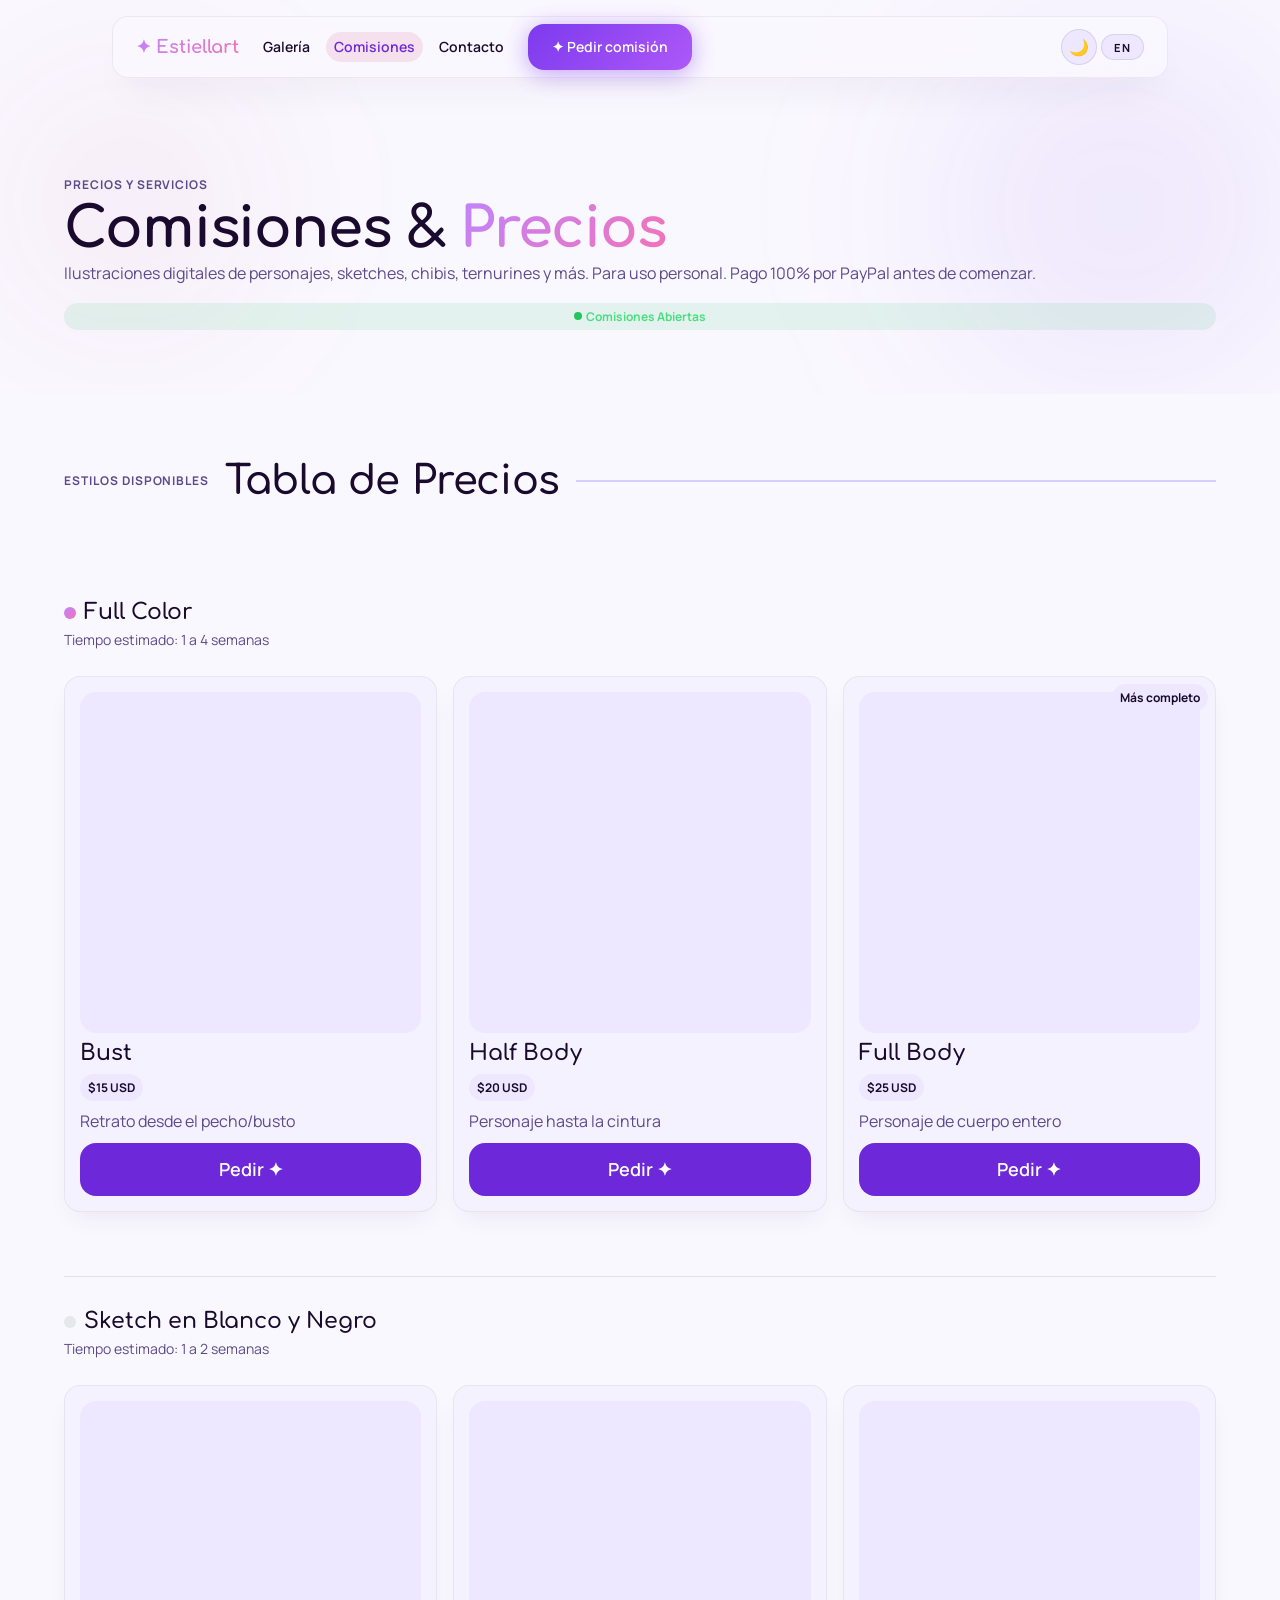
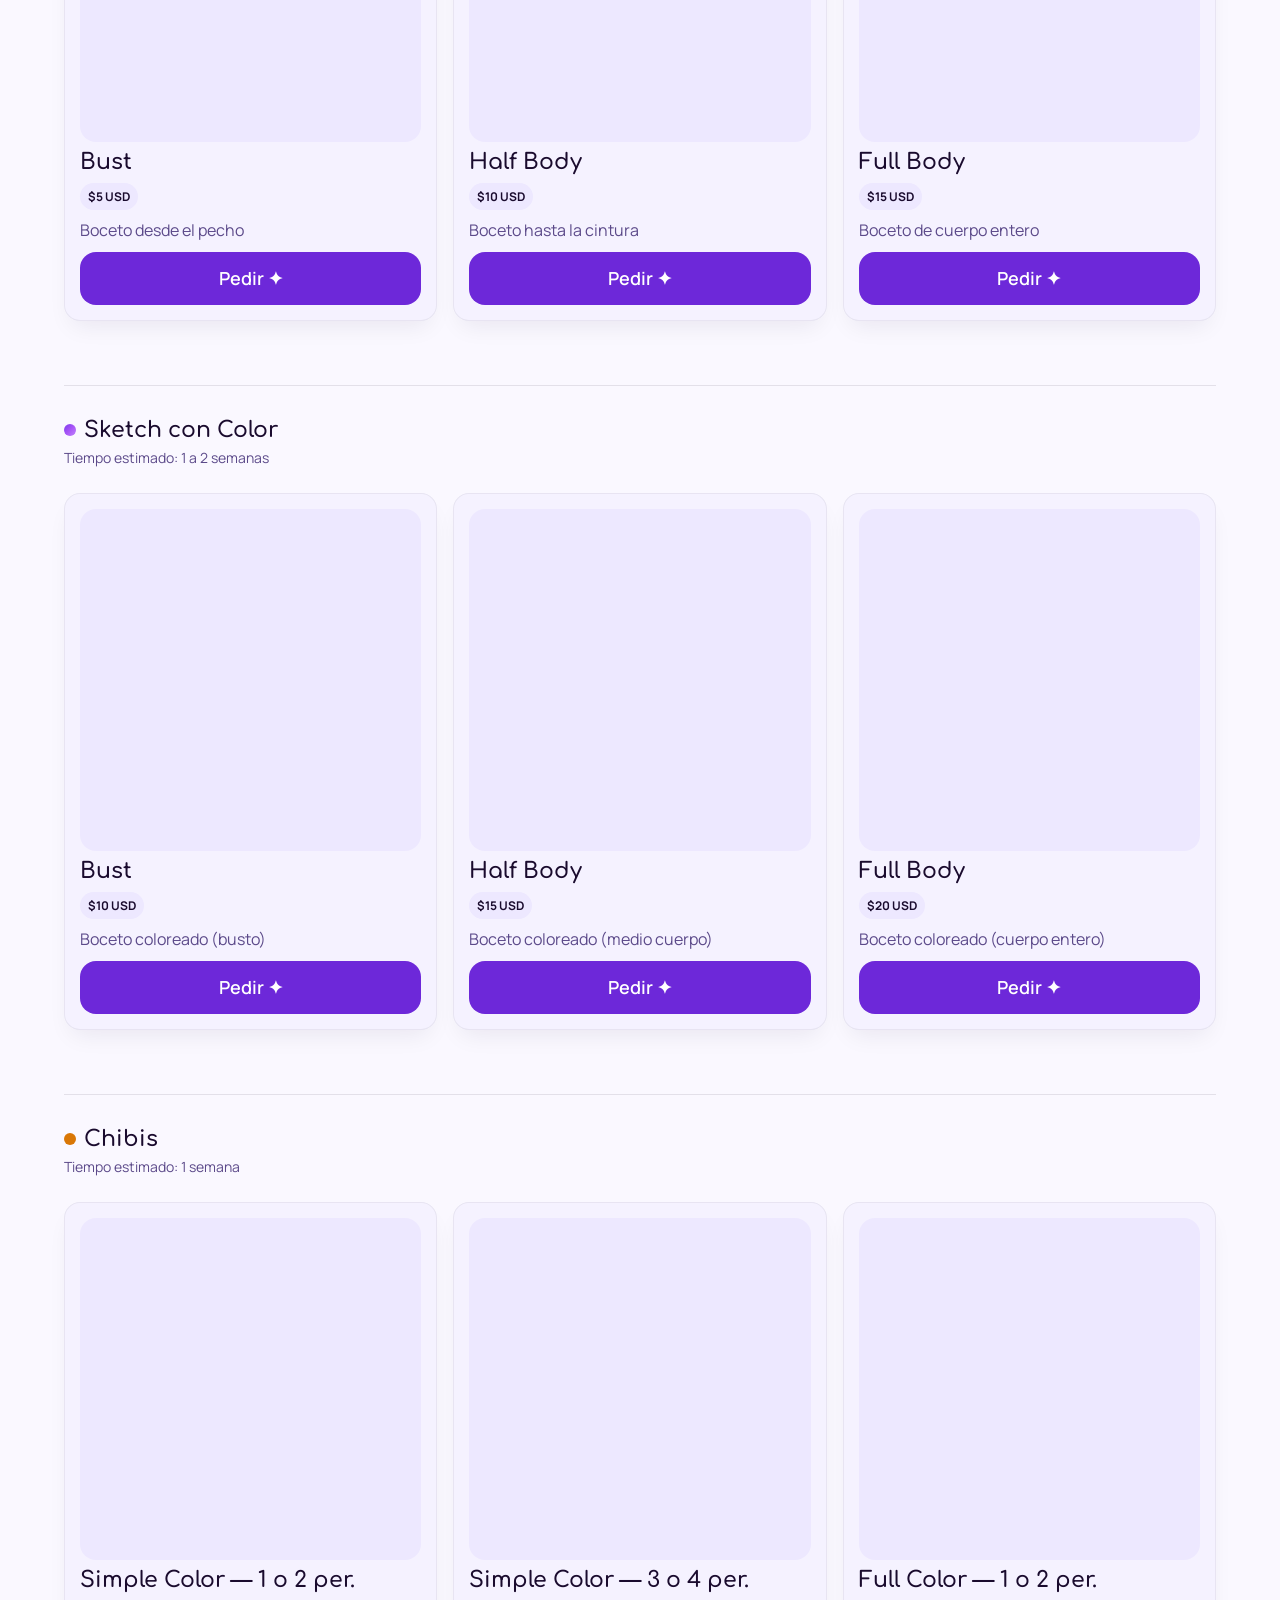
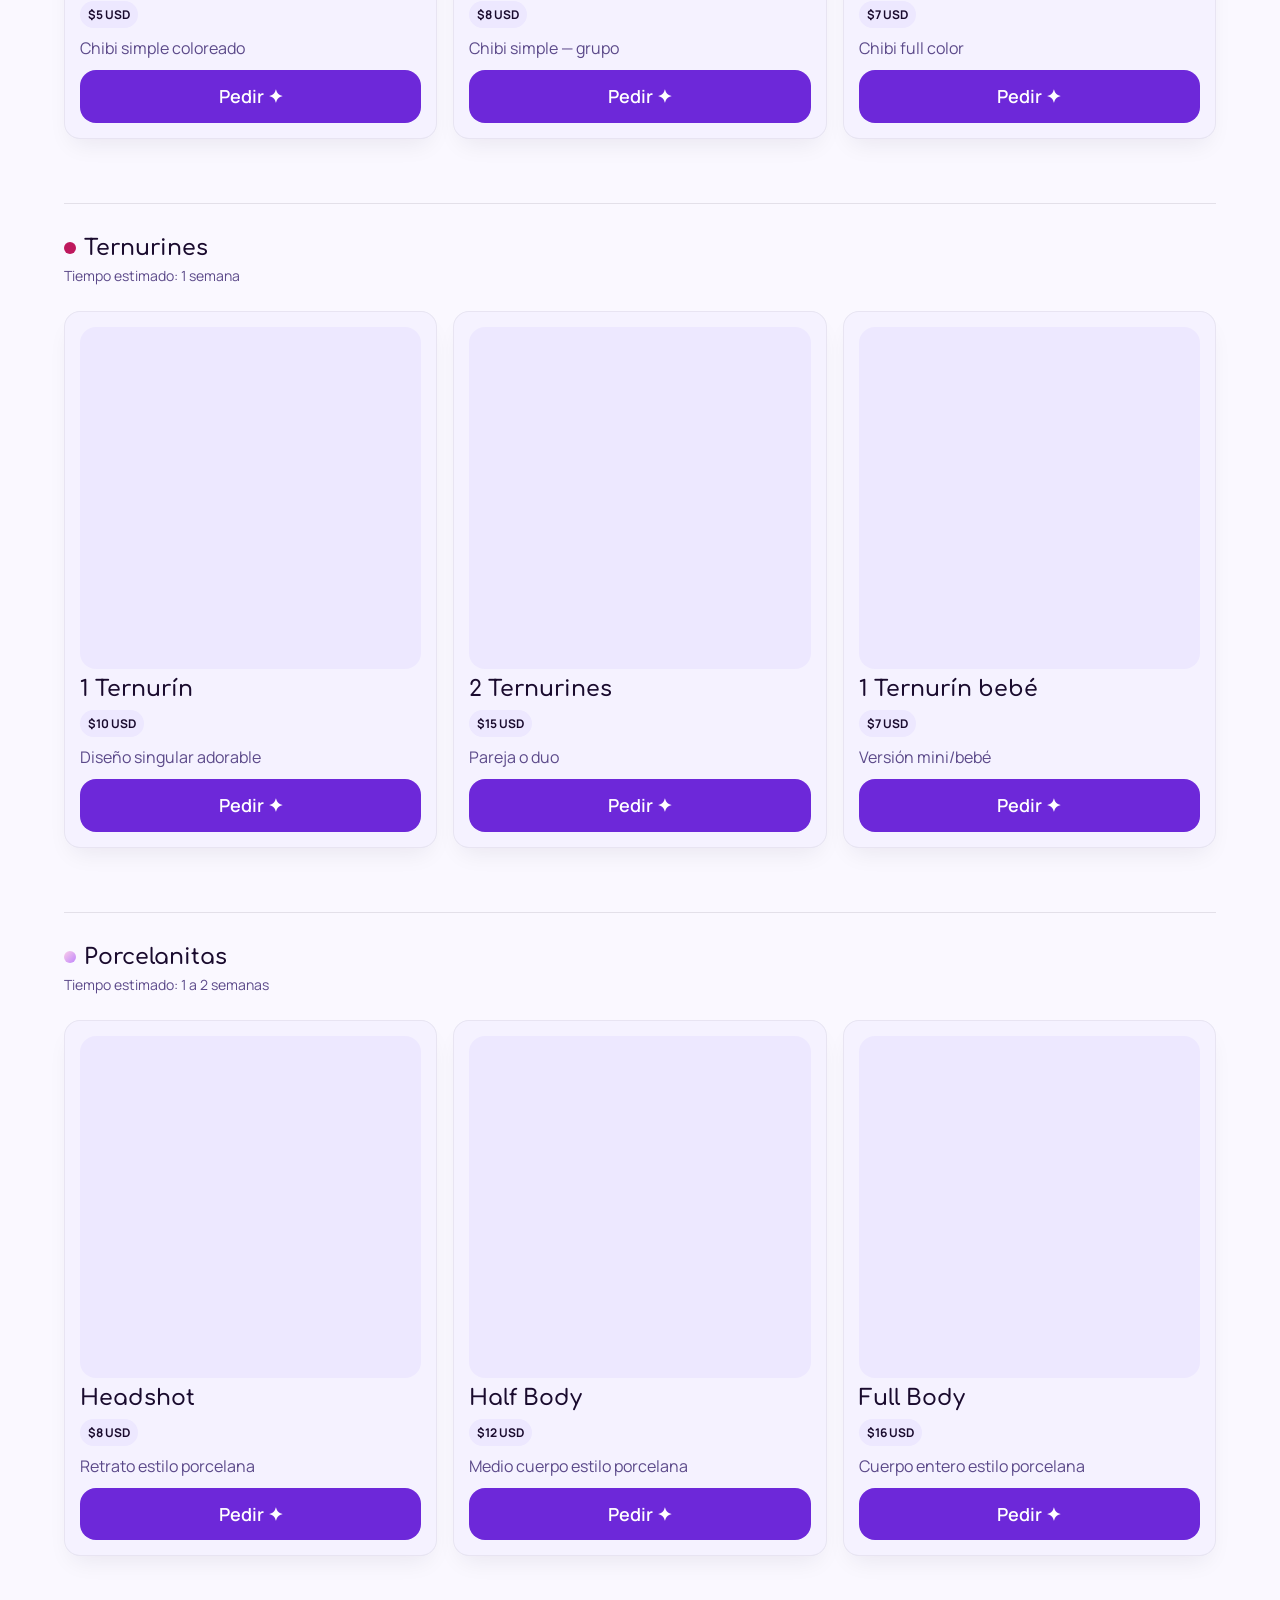
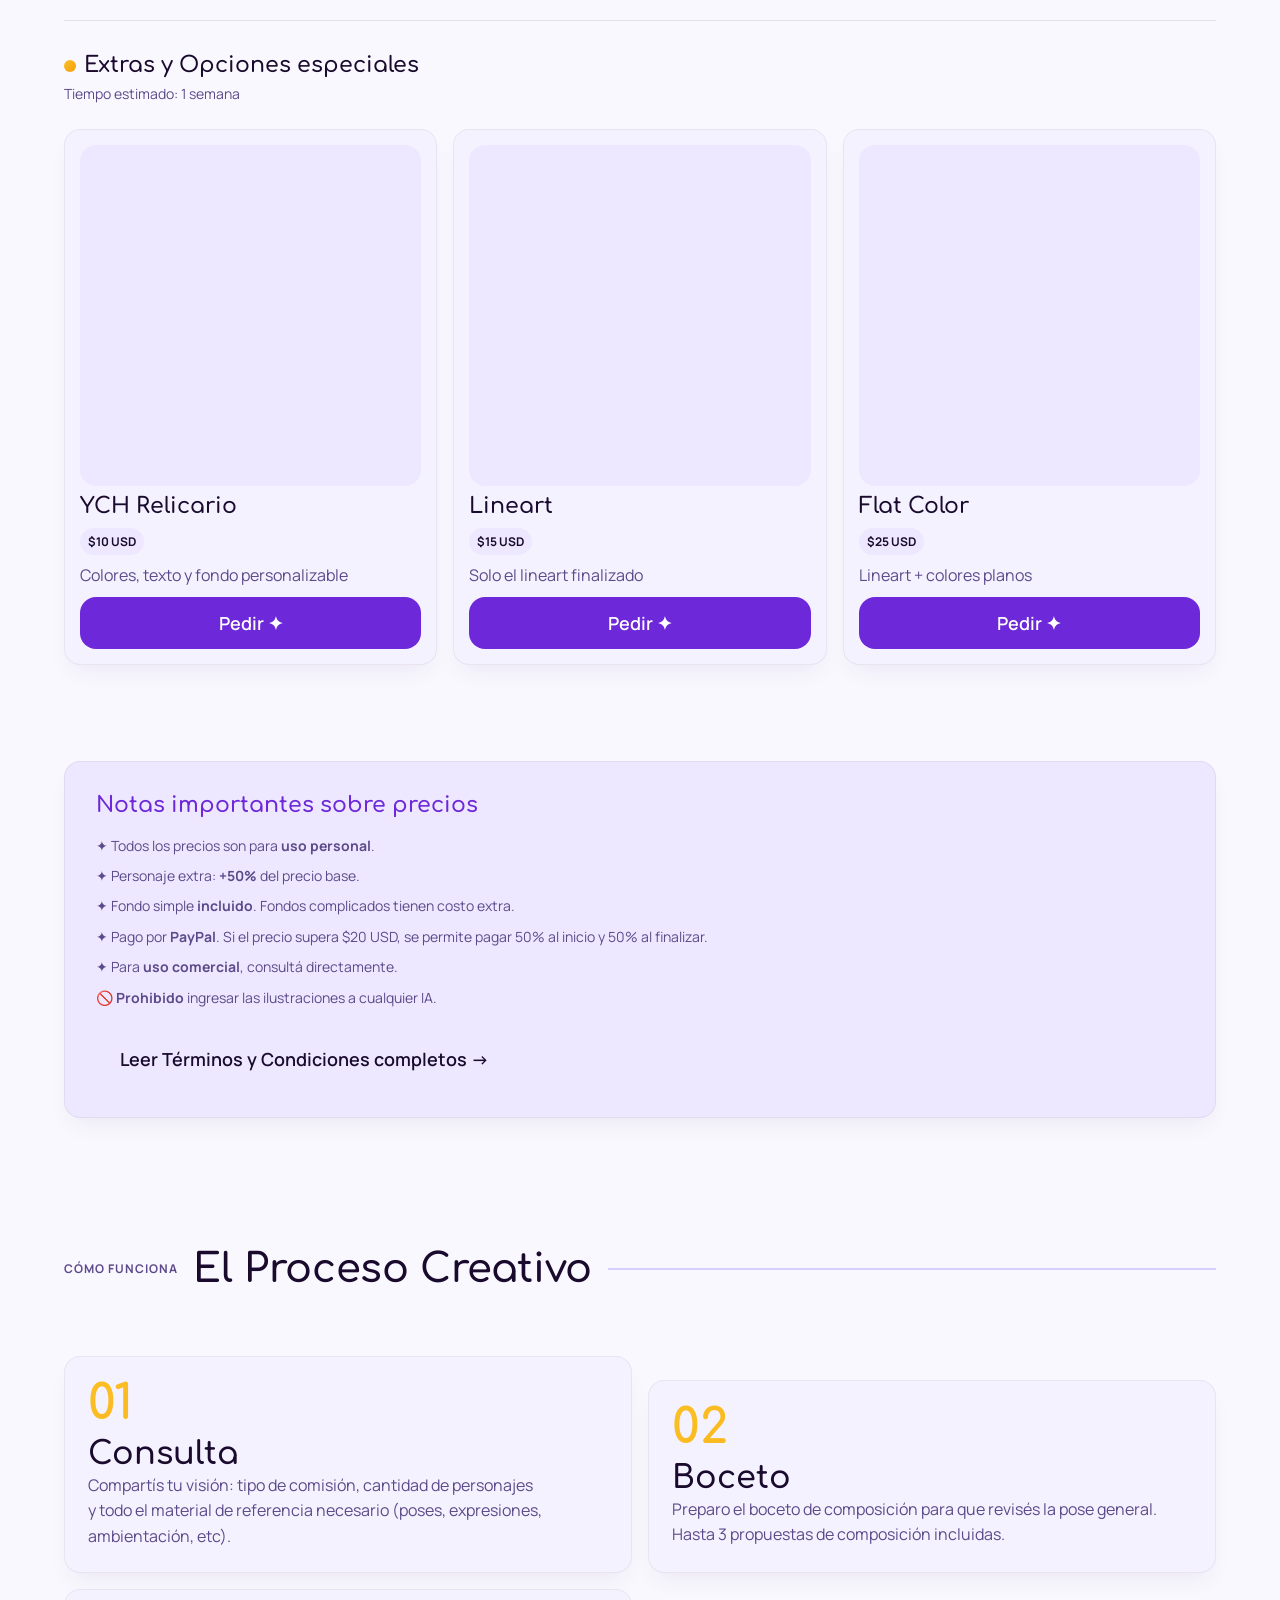
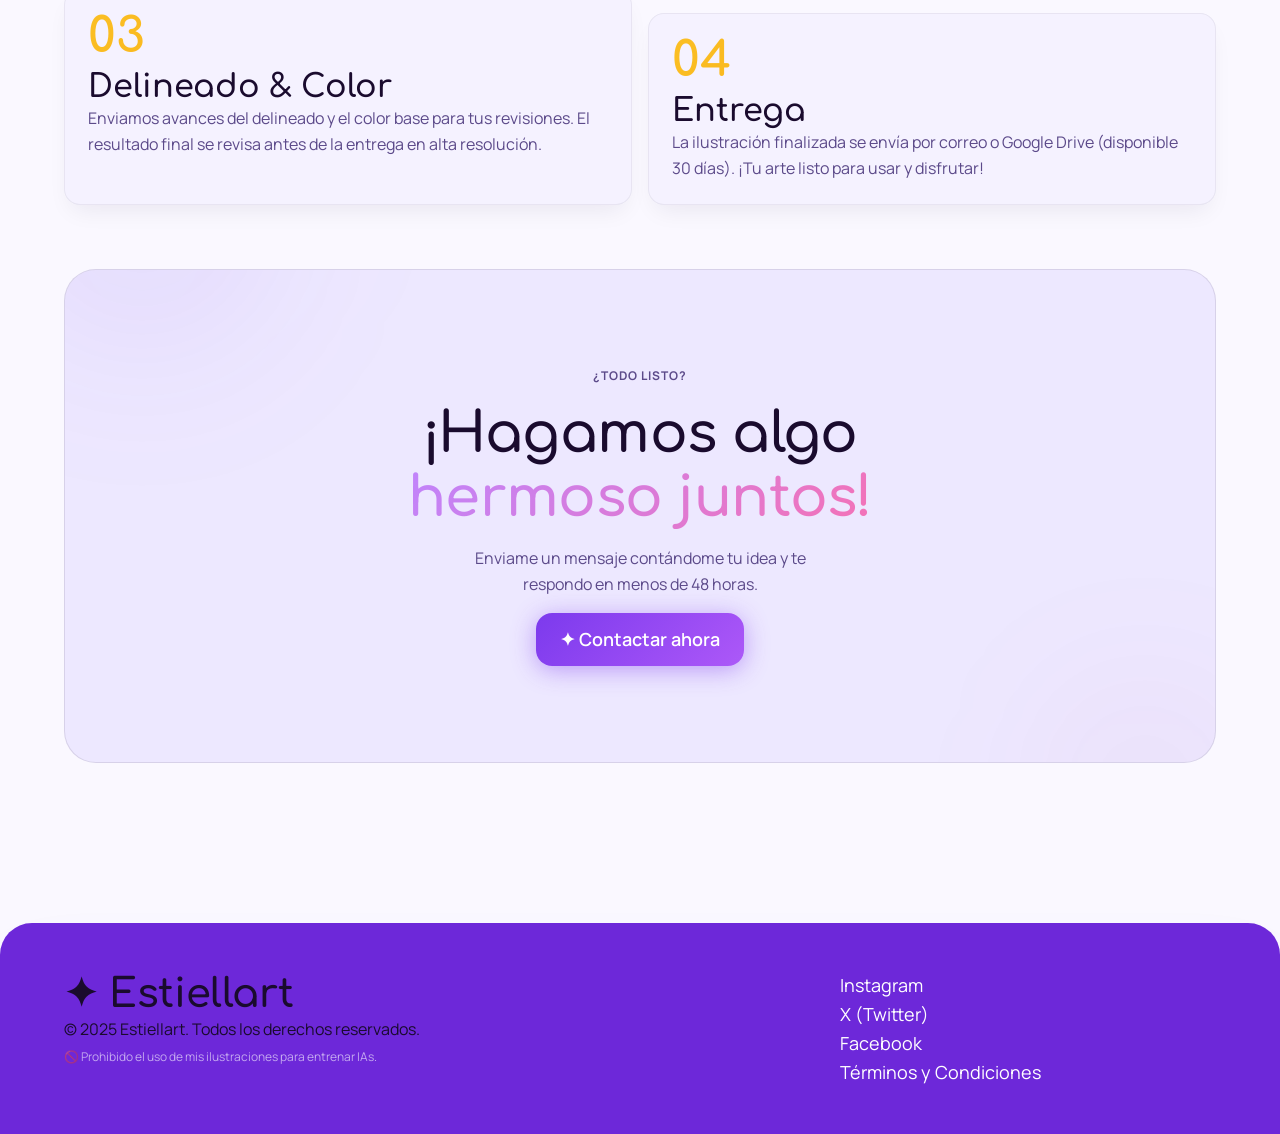
==== comisiones.html @ 08a87c0f "feat: initial commit - Estiellart portfolio - Dark mode / Light mode con localStorage + prefers-colo" ====
<!DOCTYPE html>
<html lang="es">
  <head>
    <meta charset="UTF-8" />
    <meta name="viewport" content="width=device-width, initial-scale=1.0" />
    <title>Comisiones & Precios | Estiellart</title>
    <meta name="description" content="Tabla de precios de comisiones de Estiellart. Full color, sketch, chibis, ternurines, porcelanitas y más. Pago por PayPal." />

    <link rel="stylesheet" href="css/variables.css" />
    <link rel="stylesheet" href="css/base.css" />
    <link rel="stylesheet" href="css/layout.css" />
    <link rel="stylesheet" href="css/components.css" />
    <link rel="stylesheet" href="css/animations.css" />

    <script src="js/nav.js" defer></script>
    <script src="js/main.js" defer></script>
    <script src="js/theme.js" defer></script>
    <script src="js/i18n.js" defer></script>
  </head>
  <body>
    <header>
      <nav class="nav" role="navigation" aria-label="Main navigation">
        <a class="nav__brand" href="index.html">✦ Estiellart</a>

        <div class="nav__links" id="nav-links">
          <a class="nav__link" href="index.html" data-page="gallery">Galería</a>
          <a class="nav__link nav__link--active" href="comisiones.html" data-page="commissions">Comisiones</a>
          <a class="nav__link" href="contacto.html" data-page="contact">Contacto</a>
        </div>

        <a class="nav__cta btn btn--commission" href="contacto.html" id="nav-commission-cta">
          ✦ Pedir comisión
        </a>

        <div class="nav__controls">
          <button class="nav__icon-btn" id="theme-toggle" title="Toggle theme" type="button">
            <span id="theme-icon">☀️</span>
          </button>
          <button class="nav__lang-btn" id="lang-toggle" title="Switch language" type="button">
            <span id="lang-label">EN</span>
          </button>
        </div>

        <button
          class="nav__toggle"
          type="button"
          aria-label="Abrir menú de navegación"
          aria-expanded="false"
          aria-controls="nav-links"
          id="nav-toggle"
        >
          <span class="material-symbols-outlined" aria-hidden="true">menu</span>
        </button>
      </nav>
    </header>

    <main>
      <!-- =================== HEADER =================== -->
      <section class="store-header reveal" aria-labelledby="store-title">
        <div class="orb orb--primary" style="width: 45vw; height: 45vw; top: -20%; right: -10%;"></div>
        <div class="orb orb--secondary" style="width: 30vw; height: 30vw; bottom: 0%; left: -5%;"></div>

        <div class="container store-header__container">
          <article class="store-header__content">
            <p class="label">Precios y servicios</p>
            <h1 class="store-header__title" id="store-title">
              Comisiones & <span class="store-header__title--accent">Precios</span>
            </h1>
            <p class="store-header__description">
              Ilustraciones digitales de personajes, sketches, chibis, ternurines y más.
              Para uso personal. Pago 100% por PayPal antes de comenzar.
            </p>
          </article>

          <div class="store-header__status badge" aria-label="Comisiones actualmente abiertas">
            <span class="store-header__status-dot animate-pulse" aria-hidden="true"></span>
            <span class="store-header__status-text">Comisiones Abiertas</span>
          </div>
        </div>
      </section>

      <!-- =================== PRICE TIERS =================== -->
      <section class="tiers reveal" aria-labelledby="tiers-title">
        <div class="container tiers__container">
          <header class="tiers__header">
            <p class="label">Estilos disponibles</p>
            <h2 class="tiers__title" id="tiers-title">Tabla de Precios</h2>
            <div class="section-divider"></div>
          </header>

          <!-- FULL COLOR -->
          <article class="price-block" id="price-full-color">
            <h3 class="price-block__title">
              <span class="price-block__dot" style="background: var(--gradient-accent);"></span>
              Full Color
            </h3>
            <p class="price-block__note">Tiempo estimado: 1 a 4 semanas</p>
            <div class="tiers__grid">
              <article class="tier-card card" id="tier-fullcolor-bust">
                <div class="placeholder tier-card__image" style="aspect-ratio: 1/1"></div>
                <h4 class="tier-card__title">Bust</h4>
                <p class="tier-card__price badge">$15 USD</p>
                <p class="tier-card__description">Retrato desde el pecho/busto</p>
                <a class="btn btn--primary tier-card__cta" href="contacto.html">Pedir ✦</a>
              </article>
              <article class="tier-card card" id="tier-fullcolor-half">
                <div class="placeholder tier-card__image" style="aspect-ratio: 1/1"></div>
                <h4 class="tier-card__title">Half Body</h4>
                <p class="tier-card__price badge">$20 USD</p>
                <p class="tier-card__description">Personaje hasta la cintura</p>
                <a class="btn btn--primary tier-card__cta" href="contacto.html">Pedir ✦</a>
              </article>
              <article class="tier-card tier-card--popular card" id="tier-fullcolor-full">
                <span class="tier-card__badge badge">Más completo</span>
                <div class="placeholder tier-card__image" style="aspect-ratio: 1/1"></div>
                <h4 class="tier-card__title">Full Body</h4>
                <p class="tier-card__price badge">$25 USD</p>
                <p class="tier-card__description">Personaje de cuerpo entero</p>
                <a class="btn btn--primary tier-card__cta" href="contacto.html">Pedir ✦</a>
              </article>
            </div>
          </article>

          <!-- SKETCH B&W -->
          <article class="price-block" id="price-sketch-bw">
            <h3 class="price-block__title">
              <span class="price-block__dot" style="background: #e5e7eb;"></span>
              <span>Sketch en Blanco y Negro</span>
            </h3>
            <p class="price-block__note">Tiempo estimado: 1 a 2 semanas</p>
            <div class="tiers__grid">
              <article class="tier-card card" id="tier-sketchbw-bust">
                <div class="placeholder tier-card__image" style="aspect-ratio: 1/1"></div>
                <h4 class="tier-card__title">Bust</h4>
                <p class="tier-card__price badge">$5 USD</p>
                <p class="tier-card__description">Boceto desde el pecho</p>
                <a class="btn btn--primary tier-card__cta" href="contacto.html">Pedir ✦</a>
              </article>
              <article class="tier-card card" id="tier-sketchbw-half">
                <div class="placeholder tier-card__image" style="aspect-ratio: 1/1"></div>
                <h4 class="tier-card__title">Half Body</h4>
                <p class="tier-card__price badge">$10 USD</p>
                <p class="tier-card__description">Boceto hasta la cintura</p>
                <a class="btn btn--primary tier-card__cta" href="contacto.html">Pedir ✦</a>
              </article>
              <article class="tier-card card" id="tier-sketchbw-full">
                <div class="placeholder tier-card__image" style="aspect-ratio: 1/1"></div>
                <h4 class="tier-card__title">Full Body</h4>
                <p class="tier-card__price badge">$15 USD</p>
                <p class="tier-card__description">Boceto de cuerpo entero</p>
                <a class="btn btn--primary tier-card__cta" href="contacto.html">Pedir ✦</a>
              </article>
            </div>
          </article>

          <!-- SKETCH COLOR -->
          <article class="price-block" id="price-sketch-color">
            <h3 class="price-block__title">
              <span class="price-block__dot" style="background: var(--gradient-cta);"></span>
              <span>Sketch con Color</span>
            </h3>
            <p class="price-block__note">Tiempo estimado: 1 a 2 semanas</p>
            <div class="tiers__grid">
              <article class="tier-card card" id="tier-sketchcolor-bust">
                <div class="placeholder tier-card__image" style="aspect-ratio: 1/1"></div>
                <h4 class="tier-card__title">Bust</h4>
                <p class="tier-card__price badge">$10 USD</p>
                <p class="tier-card__description">Boceto coloreado (busto)</p>
                <a class="btn btn--primary tier-card__cta" href="contacto.html">Pedir ✦</a>
              </article>
              <article class="tier-card card" id="tier-sketchcolor-half">
                <div class="placeholder tier-card__image" style="aspect-ratio: 1/1"></div>
                <h4 class="tier-card__title">Half Body</h4>
                <p class="tier-card__price badge">$15 USD</p>
                <p class="tier-card__description">Boceto coloreado (medio cuerpo)</p>
                <a class="btn btn--primary tier-card__cta" href="contacto.html">Pedir ✦</a>
              </article>
              <article class="tier-card card" id="tier-sketchcolor-full">
                <div class="placeholder tier-card__image" style="aspect-ratio: 1/1"></div>
                <h4 class="tier-card__title">Full Body</h4>
                <p class="tier-card__price badge">$20 USD</p>
                <p class="tier-card__description">Boceto coloreado (cuerpo entero)</p>
                <a class="btn btn--primary tier-card__cta" href="contacto.html">Pedir ✦</a>
              </article>
            </div>
          </article>

          <!-- CHIBIS -->
          <article class="price-block" id="price-chibis">
            <h3 class="price-block__title">
              <span class="price-block__dot" style="background: var(--color-tertiary);"></span>
              Chibis
            </h3>
            <p class="price-block__note">Tiempo estimado: 1 semana</p>
            <div class="tiers__grid">
              <article class="tier-card card" id="tier-chibi-simple-1-2">
                <div class="placeholder tier-card__image" style="aspect-ratio: 1/1"></div>
                <h4 class="tier-card__title">Simple Color — 1 o 2 per.</h4>
                <p class="tier-card__price badge">$5 USD</p>
                <p class="tier-card__description">Chibi simple coloreado</p>
                <a class="btn btn--primary tier-card__cta" href="contacto.html">Pedir ✦</a>
              </article>
              <article class="tier-card card" id="tier-chibi-simple-3-4">
                <div class="placeholder tier-card__image" style="aspect-ratio: 1/1"></div>
                <h4 class="tier-card__title">Simple Color — 3 o 4 per.</h4>
                <p class="tier-card__price badge">$8 USD</p>
                <p class="tier-card__description">Chibi simple — grupo</p>
                <a class="btn btn--primary tier-card__cta" href="contacto.html">Pedir ✦</a>
              </article>
              <article class="tier-card card" id="tier-chibi-full-1-2">
                <div class="placeholder tier-card__image" style="aspect-ratio: 1/1"></div>
                <h4 class="tier-card__title">Full Color — 1 o 2 per.</h4>
                <p class="tier-card__price badge">$7 USD</p>
                <p class="tier-card__description">Chibi full color</p>
                <a class="btn btn--primary tier-card__cta" href="contacto.html">Pedir ✦</a>
              </article>
            </div>
          </article>

          <!-- TERNURINES -->
          <article class="price-block" id="price-ternurines">
            <h3 class="price-block__title">
              <span class="price-block__dot" style="background: var(--color-secondary);"></span>
              Ternurines
            </h3>
            <p class="price-block__note">Tiempo estimado: 1 semana</p>
            <div class="tiers__grid">
              <article class="tier-card card" id="tier-ternurin-1">
                <div class="placeholder tier-card__image" style="aspect-ratio: 1/1"></div>
                <h4 class="tier-card__title">1 Ternurín</h4>
                <p class="tier-card__price badge">$10 USD</p>
                <p class="tier-card__description">Diseño singular adorable</p>
                <a class="btn btn--primary tier-card__cta" href="contacto.html">Pedir ✦</a>
              </article>
              <article class="tier-card card" id="tier-ternurin-2">
                <div class="placeholder tier-card__image" style="aspect-ratio: 1/1"></div>
                <h4 class="tier-card__title">2 Ternurines</h4>
                <p class="tier-card__price badge">$15 USD</p>
                <p class="tier-card__description">Pareja o duo</p>
                <a class="btn btn--primary tier-card__cta" href="contacto.html">Pedir ✦</a>
              </article>
              <article class="tier-card card" id="tier-ternurin-bebe">
                <div class="placeholder tier-card__image" style="aspect-ratio: 1/1"></div>
                <h4 class="tier-card__title">1 Ternurín bebé</h4>
                <p class="tier-card__price badge">$7 USD</p>
                <p class="tier-card__description">Versión mini/bebé</p>
                <a class="btn btn--primary tier-card__cta" href="contacto.html">Pedir ✦</a>
              </article>
            </div>
          </article>

          <!-- PORCELANITAS -->
          <article class="price-block" id="price-porcelanitas">
            <h3 class="price-block__title">
              <span class="price-block__dot" style="background: linear-gradient(135deg, #fbcfe8, #c084fc);"></span>
              Porcelanitas
            </h3>
            <p class="price-block__note">Tiempo estimado: 1 a 2 semanas</p>
            <div class="tiers__grid">
              <article class="tier-card card" id="tier-porce-headshot">
                <div class="placeholder tier-card__image" style="aspect-ratio: 1/1"></div>
                <h4 class="tier-card__title">Headshot</h4>
                <p class="tier-card__price badge">$8 USD</p>
                <p class="tier-card__description">Retrato estilo porcelana</p>
                <a class="btn btn--primary tier-card__cta" href="contacto.html">Pedir ✦</a>
              </article>
              <article class="tier-card card" id="tier-porce-half">
                <div class="placeholder tier-card__image" style="aspect-ratio: 1/1"></div>
                <h4 class="tier-card__title">Half Body</h4>
                <p class="tier-card__price badge">$12 USD</p>
                <p class="tier-card__description">Medio cuerpo estilo porcelana</p>
                <a class="btn btn--primary tier-card__cta" href="contacto.html">Pedir ✦</a>
              </article>
              <article class="tier-card card" id="tier-porce-full">
                <div class="placeholder tier-card__image" style="aspect-ratio: 1/1"></div>
                <h4 class="tier-card__title">Full Body</h4>
                <p class="tier-card__price badge">$16 USD</p>
                <p class="tier-card__description">Cuerpo entero estilo porcelana</p>
                <a class="btn btn--primary tier-card__cta" href="contacto.html">Pedir ✦</a>
              </article>
            </div>
          </article>

          <!-- YCH + Lineart -->
          <article class="price-block" id="price-extras">
            <h3 class="price-block__title">
              <span class="price-block__dot" style="background: var(--gradient-gold);"></span>
              <span>Extras y Opciones especiales</span>
            </h3>
            <p class="price-block__note">Tiempo estimado: 1 semana</p>
            <div class="tiers__grid">
              <article class="tier-card card" id="tier-ych-relicario">
                <div class="placeholder tier-card__image" style="aspect-ratio: 1/1"></div>
                <h4 class="tier-card__title">YCH Relicario</h4>
                <p class="tier-card__price badge">$10 USD</p>
                <p class="tier-card__description">Colores, texto y fondo personalizable</p>
                <a class="btn btn--primary tier-card__cta" href="contacto.html">Pedir ✦</a>
              </article>
              <article class="tier-card card" id="tier-lineart">
                <div class="placeholder tier-card__image" style="aspect-ratio: 1/1"></div>
                <h4 class="tier-card__title">Lineart</h4>
                <p class="tier-card__price badge">$15 USD</p>
                <p class="tier-card__description">Solo el lineart finalizado</p>
                <a class="btn btn--primary tier-card__cta" href="contacto.html">Pedir ✦</a>
              </article>
              <article class="tier-card card" id="tier-flatcolor">
                <div class="placeholder tier-card__image" style="aspect-ratio: 1/1"></div>
                <h4 class="tier-card__title">Flat Color</h4>
                <p class="tier-card__price badge">$25 USD</p>
                <p class="tier-card__description">Lineart + colores planos</p>
                <a class="btn btn--primary tier-card__cta" href="contacto.html">Pedir ✦</a>
              </article>
            </div>
          </article>

          <!-- NOTAS GENERALES -->
          <aside class="price-notes card" aria-label="Notas sobre precios">
            <h3 class="price-notes__title">Notas importantes sobre precios</h3>
            <ul class="price-notes__list">
              <li>✦ Todos los precios son para <strong>uso personal</strong>.</li>
              <li>✦ Personaje extra: <strong>+50%</strong> del precio base.</li>
              <li>✦ Fondo simple <strong>incluido</strong>. Fondos complicados tienen costo extra.</li>
              <li>✦ Pago por <strong>PayPal</strong>. Si el precio supera $20 USD, se permite pagar 50% al inicio y 50% al finalizar.</li>
              <li>✦ Para <strong>uso comercial</strong>, consultá directamente.</li>
              <li>🚫 <strong>Prohibido</strong> ingresar las ilustraciones a cualquier IA.</li>
            </ul>
            <a class="btn btn--ghost" href="contacto.html#tos">Leer Términos y Condiciones completos →</a>
          </aside>
        </div>
      </section>

      <!-- =================== PROCESO =================== -->
      <section class="process reveal" aria-labelledby="process-title">
        <div class="container process__container">
          <header class="process__header">
            <p class="label">Cómo funciona</p>
            <h2 class="process__title" id="process-title">El Proceso Creativo</h2>
            <div class="section-divider"></div>
          </header>

          <div class="process__grid">
            <article class="process__step card" id="step-inquiry">
              <p class="process__number process__number--gold">01</p>
              <h3 class="process__step-title">Consulta</h3>
              <p class="process__step-description">
                Compartís tu visión: tipo de comisión, cantidad de personajes y todo el material de referencia necesario (poses, expresiones, ambientación, etc).
              </p>
            </article>

            <article class="process__step process__step--offset card mt-8" id="step-draft">
              <p class="process__number process__number--gold">02</p>
              <h3 class="process__step-title">Boceto</h3>
              <p class="process__step-description">
                Preparo el boceto de composición para que revisés la pose general. Hasta 3 propuestas de composición incluidas.
              </p>
            </article>

            <article class="process__step card" id="step-refine">
              <p class="process__number process__number--gold">03</p>
              <h3 class="process__step-title">Delineado & Color</h3>
              <p class="process__step-description">
                Enviamos avances del delineado y el color base para tus revisiones. El resultado final se revisa antes de la entrega en alta resolución.
              </p>
            </article>

            <article class="process__step process__step--offset card mt-8" id="step-delivery">
              <p class="process__number process__number--gold">04</p>
              <h3 class="process__step-title">Entrega</h3>
              <p class="process__step-description">
                La ilustración finalizada se envía por correo o Google Drive (disponible 30 días). ¡Tu arte listo para usar y disfrutar!
              </p>
            </article>
          </div>
        </div>
      </section>

      <!-- =================== CTA =================== -->
      <section class="commission-cta reveal" aria-labelledby="cta-title">
        <div class="container">
          <div class="commission-cta__card">
            <div class="orb orb--primary" style="width: 30vw; height: 30vw; top: -50%; left: -10%;"></div>
            <div class="orb orb--secondary" style="width: 20vw; height: 20vw; bottom: -30%; right: -5%;"></div>
            <p class="label">¿Todo listo?</p>
            <h2 class="commission-cta__title" id="cta-title">
              ¡Hagamos algo<br /><span class="hero__title--accent">hermoso juntos!</span>
            </h2>
            <p class="commission-cta__desc">
              Enviame un mensaje contándome tu idea y te respondo en menos de 48 horas.
            </p>
            <a class="btn btn--commission" href="contacto.html" id="cta-contact-btn">
              ✦ Contactar ahora
            </a>
          </div>
        </div>
      </section>
    </main>

    <footer class="footer">
      <div class="container footer__inner">
        <article class="footer__brand">
          <h2 class="footer__title">✦ Estiellart</h2>
          <p class="footer__copyright">© 2025 Estiellart. Todos los derechos reservados.</p>
          <p class="footer__anti-ai">🚫 Prohibido el uso de mis ilustraciones para entrenar IAs.</p>
        </article>

        <article class="footer__meta">
          <ul class="footer__socials" aria-label="Redes sociales">
            <li>
              <a class="footer__link" href="https://www.instagram.com/estiellart/" target="_blank" rel="noopener">Instagram</a>
            </li>
            <li>
              <a class="footer__link" href="https://x.com/estiellart" target="_blank" rel="noopener">X (Twitter)</a>
            </li>
            <li>
              <a class="footer__link" href="https://www.facebook.com/Estiellart/" target="_blank" rel="noopener">Facebook</a>
            </li>
          </ul>
          <a class="footer__link footer__link--privacy" href="contacto.html#tos">Términos y Condiciones</a>
        </article>
      </div>
    </footer>
  </body>
</html>
---- css/variables.css ----
:root {
  /* === FONTS === */
  --font-headline: 'Comfortaa', cursive;
  --font-body: 'Manrope', sans-serif;
  --font-label: 'Manrope', sans-serif;
  --font-icon: 'Material Symbols Outlined', sans-serif;

  /* === COLORS: Dark Artistic Palette === */
  /* Fondo principal: casi negro con tinte violeta */
  --color-background: #0d0a14;
  --color-surface: #120f1a;

  /* Superficie de tarjetas */
  --color-surface-variant: #1e1a2a;
  --color-surface-container-lowest: #181422;
  --color-surface-container-low: #1e1a2a;
  --color-surface-container: #251f35;
  --color-surface-container-high: #2d2640;
  --color-surface-container-highest: #36304d;

  /* Texto sobre el fondo oscuro */
  --color-on-surface: #ede8f7;
  --color-on-surface-variant: #a899c7;
  --color-on-primary: #ffffff;

  /* Acento primario: Rosa-Lavanda vibrante */
  --color-primary: #c084fc;
  --color-primary-container: #7c3aed;
  --color-primary-glow: rgba(124, 58, 237, 0.4);

  /* Acento secundario: Rosa hot */
  --color-secondary: #f472b6;
  --color-secondary-container: rgba(244, 114, 182, 0.15);
  --color-on-secondary: #ffffff;

  /* Acento terciario: Dorado/Amarillo */
  --color-tertiary: #fbbf24;
  --color-tertiary-fixed: #fbbf24;
  --color-tertiary-fixed-dim: #f59e0b;
  --color-on-tertiary-container: #451a03;

  /* Estado: Error y Éxito */
  --color-error: #f87171;
  --color-success-700: #4ade80;
  --color-success-500: #22c55e;
  --color-success-100: #dcfce7;

  /* Outline */
  --color-outline-variant: rgba(255, 255, 255, 0.08);
  --color-outline-soft: rgba(255, 255, 255, 0.06);

  /* Glassmorphism: fondo del nav */
  --color-glass-nav: rgba(13, 10, 20, 0.75);
  --color-overlay-dark: rgba(13, 10, 20, 0.7);

  /* === SHAPE === */
  --radius-squircle: 16px;
  --radius-squircle-lg: 32px;
  --radius-pill: 9999px;

  /* === SHADOWS (glow-based para dark mode) === */
  --shadow-hero: 0 40px 80px -20px rgba(124, 58, 237, 0.3);
  --shadow-card: 0 12px 24px -8px rgba(0, 0, 0, 0.5);
  --shadow-nav: 0 24px 40px -15px rgba(0, 0, 0, 0.4);
  --shadow-form: 0 32px 64px -20px rgba(0, 0, 0, 0.3);
  --shadow-hover: 0 20px 40px -12px rgba(124, 58, 237, 0.25);
  --shadow-glow-primary: 0 0 40px rgba(192, 132, 252, 0.2);
  --shadow-glow-secondary: 0 0 40px rgba(244, 114, 182, 0.2);

  /* === SPACING === */
  --space-2xs: 0.125rem;
  --space-xs: 0.25rem;
  --space-sm: 0.5rem;
  --space-md: 1rem;
  --space-lg: 1.5rem;
  --space-xl: 2rem;
  --space-2xl: 3rem;
  --space-3xl: 4rem;
  --space-4xl: 6rem;

  /* === TYPOGRAPHY SCALE === */
  --text-xs: 0.75rem;
  --text-sm: 0.875rem;
  --text-md: 1rem;
  --text-lg: 1.125rem;
  --text-xl: 1.375rem;
  --text-2xl: clamp(1.75rem, 1.3rem + 2vw, 2.5rem);
  --text-3xl: clamp(2.25rem, 1.6rem + 3vw, 3.5rem);

  /* === LAYOUT === */
  --container-max: 72rem;
  --container-padding: var(--space-md);
  --nav-offset-top: var(--space-md);
  --nav-z-index: 1000;

  /* === TRANSITIONS === */
  --transition-tonal: background-color 0.3s ease, color 0.3s ease;
  --transition-hover: transform 0.3s ease, box-shadow 0.3s ease;
  --transition-image: transform 0.5s ease;
  --transition-overlay: opacity 0.3s ease;
  --transition-fast: 0.2s ease;

  /* === GRADIENTS === */
  --gradient-hero: linear-gradient(135deg, #0d0a14 0%, #1a0b2e 50%, #0d0a14 100%);
  --gradient-card-overlay: linear-gradient(to top, rgba(13, 10, 20, 0.95) 0%, rgba(13, 10, 20, 0.4) 60%, transparent 100%);
  --gradient-accent: linear-gradient(135deg, #c084fc, #f472b6);
  --gradient-gold: linear-gradient(135deg, #fbbf24, #f59e0b);
  --gradient-cta: linear-gradient(135deg, #7c3aed 0%, #a855f7 50%, #c084fc 100%);
}

/* ============================================================
   TEMA CLARO
   ============================================================ */
[data-theme="light"] {
  color-scheme: light;

  --color-background:                  #faf8ff;
  --color-surface:                     #f3f0ff;
  --color-surface-variant:             #e8e0ff;
  --color-surface-container-lowest:    #ffffff;
  --color-surface-container-low:       #f5f2ff;
  --color-surface-container:           #ede8ff;
  --color-surface-container-high:      #e3dcff;
  --color-surface-container-highest:   #d8ceff;

  --color-on-surface:         #1a0b2e;
  --color-on-surface-variant: #5c4a8a;
  --color-on-primary:         #ffffff;
  --color-on-secondary:       #ffffff;

  --color-primary:           #6d28d9;
  --color-primary-container: #6d28d9;
  --color-primary-glow:      rgba(109, 40, 217, 0.15);
  --color-secondary:         #be185d;
  --color-secondary-container: rgba(190, 24, 93, 0.1);
  --color-tertiary:          #d97706;
  --color-tertiary-fixed:    rgba(217, 119, 6, 0.15);

  --color-glass-nav:      rgba(250, 248, 255, 0.88);
  --color-overlay-dark:   rgba(26, 11, 46, 0.55);
  --color-outline-variant: rgba(26, 11, 46, 0.1);
  --color-outline-soft:    rgba(26, 11, 46, 0.06);

  --shadow-hero:  0 40px 80px -20px rgba(109, 40, 217, 0.12);
  --shadow-card:  0 12px 24px -8px rgba(26, 11, 46, 0.08);
  --shadow-nav:   0 24px 40px -15px rgba(26, 11, 46, 0.06);
  --shadow-form:  0 32px 64px -20px rgba(26, 11, 46, 0.05);
  --shadow-hover: 0 20px 40px -12px rgba(109, 40, 217, 0.15);
  --shadow-glow-primary:   0 0 40px rgba(109, 40, 217, 0.12);
  --shadow-glow-secondary: 0 0 40px rgba(190, 24, 93, 0.08);

  --gradient-hero: linear-gradient(135deg, #faf8ff 0%, #f0e8ff 50%, #faf8ff 100%);
  --gradient-card-overlay: linear-gradient(to top, rgba(26, 11, 46, 0.92) 0%, rgba(26, 11, 46, 0.35) 60%, transparent 100%);
}

/* Orbes más sutiles en modo claro */
[data-theme="light"] .orb--primary {
  background: radial-gradient(circle, rgba(109, 40, 217, 0.1) 0%, transparent 70%);
}
[data-theme="light"] .orb--secondary {
  background: radial-gradient(circle, rgba(190, 24, 93, 0.08) 0%, transparent 70%);
}
[data-theme="light"] .orb--gold {
  background: radial-gradient(circle, rgba(251, 191, 36, 0.1) 0%, transparent 70%);
}
---- css/base.css ----
@import url('https://fonts.googleapis.com/css2?family=Comfortaa:wght@300;400;500;600;700&family=Manrope:wght@200;300;400;500;600;700;800&display=swap');
@import url('https://fonts.googleapis.com/css2?family=Material+Symbols+Outlined:opsz,wght,FILL,GRAD@24,300,0,0&display=swap');

/* === RESET === */
*,
*::before,
*::after {
  box-sizing: border-box;
}

* {
  margin: 0;
}

html {
  -webkit-text-size-adjust: 100%;
  color-scheme: light;
}

body {
  min-height: 100vh;
  background: var(--color-background);
  color: var(--color-on-surface);
  font-family: var(--font-body);
  font-size: var(--text-md);
  line-height: 1.6;
  text-rendering: optimizeLegibility;
  -webkit-font-smoothing: antialiased;
}

img,
picture,
video,
canvas,
svg {
  display: block;
  max-width: 100%;
}

input,
button,
textarea,
select {
  font: inherit;
  color: inherit;
}

button {
  border: 0;
  background: transparent;
  cursor: pointer;
}

a {
  color: inherit;
  text-decoration: none;
  transition: var(--transition-tonal);
}

ul,
ol {
  list-style: none;
  padding: 0;
}

/* === TYPOGRAPHY === */
h1,
h2,
h3,
h4,
h5,
h6 {
  font-family: var(--font-headline);
  color: var(--color-on-surface);
  line-height: 1.15;
  text-wrap: balance;
}

h1 {
  font-size: var(--text-3xl);
  font-weight: 700;
  letter-spacing: -0.02em;
}

h2 {
  font-size: var(--text-2xl);
  font-weight: 600;
  letter-spacing: -0.01em;
}

h3 {
  font-size: clamp(1.5rem, 1.2rem + 1.5vw, 2rem);
  font-weight: 600;
}

h4 {
  font-size: clamp(1.25rem, 1.05rem + 1vw, 1.5rem);
  font-weight: 600;
}

h5 {
  font-size: var(--text-lg);
  font-weight: 600;
}

h6 {
  font-size: var(--text-md);
  font-weight: 600;
}

p {
  font-family: var(--font-body);
  font-size: var(--text-md);
  font-weight: 400;
  color: var(--color-on-surface);
  text-wrap: pretty;
}

.label {
  display: inline-block;
  font-family: var(--font-label);
  font-size: var(--text-xs);
  font-weight: 700;
  letter-spacing: 0.08em;
  text-transform: uppercase;
  color: var(--color-on-surface-variant);
}

.material-symbols-outlined {
  font-family: var(--font-icon);
  font-weight: 300;
  font-style: normal;
  font-size: 1.5rem;
  line-height: 1;
  display: inline-block;
  letter-spacing: normal;
  text-transform: none;
  white-space: nowrap;
  word-wrap: normal;
  direction: ltr;
  -webkit-font-smoothing: antialiased;
}

@media (min-width: 768px) {
  body {
    font-size: var(--text-lg);
  }
}
---- css/layout.css ----
/* === GLOBAL LAYOUT WRAPPERS === */
.container {
  width: min(100% - (var(--container-padding) * 2), var(--container-max));
  margin-inline: auto;
}

/* === NAVIGATION === */
.nav {
  position: fixed;
  top: var(--nav-offset-top);
  left: 50%;
  transform: translateX(-50%);
  z-index: var(--nav-z-index);
  width: min(100% - (var(--space-md) * 2), 66rem);
  display: flex;
  align-items: center;
  justify-content: space-between;
  gap: var(--space-md);
  padding: var(--space-sm) var(--space-md);
  border-radius: var(--radius-squircle);
  background: var(--color-glass-nav);
  backdrop-filter: blur(24px);
  -webkit-backdrop-filter: blur(24px);
  box-shadow: var(--shadow-nav), inset 0 0 0 1px var(--color-outline-soft);
  transition: var(--transition-tonal), var(--transition-hover);
}

.nav__brand {
  font-family: var(--font-headline);
  font-weight: 700;
  font-size: var(--text-md);
  color: var(--color-primary-container);
  white-space: nowrap;
}

.nav__links {
  display: none;
  align-items: center;
  gap: var(--space-sm);
}

.nav__link {
  padding: var(--space-xs) var(--space-sm);
  border-radius: var(--radius-pill);
  font-family: var(--font-body);
  font-weight: 600;
  font-size: var(--text-sm);
  color: var(--color-on-surface);
  transition: var(--transition-tonal);
}

.nav__link:hover {
  background: var(--color-surface-container-low);
  color: var(--color-primary-container);
}

.nav__link--active {
  background: var(--color-secondary-container);
  color: var(--color-primary);
}

.nav__cta {
  display: none;
}

.nav__toggle {
  display: inline-flex;
  align-items: center;
  justify-content: center;
  width: 2.5rem;
  height: 2.5rem;
  border-radius: var(--radius-squircle);
  background: var(--color-surface-container-low);
  color: var(--color-primary-container);
  box-shadow: var(--shadow-card);
  transition: var(--transition-hover), var(--transition-tonal);
}

.nav__toggle:hover {
  transform: translateY(-1px);
  background: var(--color-surface-container);
}

/* Mobile dropdown state (handled by JS later) */
.nav__links--open {
  position: absolute;
  top: calc(100% + var(--space-sm));
  left: 0;
  right: 0;
  display: grid;
  gap: var(--space-xs);
  padding: var(--space-sm);
  border-radius: var(--radius-squircle);
  background: var(--color-glass-nav);
  backdrop-filter: blur(24px);
  -webkit-backdrop-filter: blur(24px);
  box-shadow: var(--shadow-nav), inset 0 0 0 1px var(--color-outline-soft);
}

/* === FOOTER === */
.footer {
  margin-top: var(--space-4xl);
  padding-block: var(--space-2xl);
  background: var(--color-primary-container);
  color: var(--color-on-primary);
  border-radius: var(--radius-squircle-lg) var(--radius-squircle-lg) 0 0;
  box-shadow: var(--shadow-hero);
}

.footer__inner {
  display: grid;
  gap: var(--space-lg);
}

.footer a {
  color: var(--color-on-primary);
}

.footer a:hover {
  color: var(--color-tertiary-fixed);
}

/* === BREAKPOINT: 768px and below === */
@media (max-width: 768px) {
  .gallery__grid {
    grid-template-columns: 1fr;
  }

  .gallery__item--large,
  .gallery__item--small,
  .gallery__item--portrait,
  .gallery__item--square {
    grid-column: span 1;
  }

  .tiers,
  .tiers__grid {
    grid-template-columns: 1fr;
  }

  .bento,
  .process__grid {
    grid-template-columns: 1fr;
  }

  .bento__item:nth-child(even),
  .process__step:nth-child(even),
  .process__step--offset,
  .mt-8 {
    margin-top: 0;
  }

  .contact-grid,
  .contact__layout {
    grid-template-columns: 1fr;
  }

  .prints-grid,
  .prints__grid {
    grid-template-columns: repeat(2, 1fr);
  }

  .hero__container {
    flex-direction: column;
    text-align: center;
  }

  .hero__actions {
    justify-content: center;
  }

  .nav {
    position: fixed;
  }

  .nav__links {
    display: none;
    flex-direction: column;
    align-items: stretch;
    position: absolute;
    top: calc(100% + var(--space-sm));
    left: 0;
    right: 0;
    background: color-mix(in srgb, var(--color-surface-container-lowest) 95%, transparent);
    backdrop-filter: blur(24px);
    -webkit-backdrop-filter: blur(24px);
    padding: var(--space-sm);
    border-radius: var(--radius-squircle);
    box-shadow: var(--shadow-nav), inset 0 0 0 1px var(--color-outline-soft);
    gap: var(--space-xs);
  }

  .nav__links--open {
    display: flex;
  }

  .nav__cta {
    display: none;
  }

  .nav__toggle {
    display: flex;
  }
}

/* === BREAKPOINT: 768px (mobile-first) === */
@media (min-width: 768px) {
  .container {
    width: min(100% - (var(--space-xl) * 2), var(--container-max));
  }

  .nav {
    padding: var(--space-sm) var(--space-lg);
  }

  .nav__links {
    display: flex;
  }

  .nav__cta {
    display: inline-flex;
    align-items: center;
    justify-content: center;
    padding: var(--space-xs) var(--space-md);
    border-radius: var(--radius-squircle);
    background: var(--color-primary-container);
    color: var(--color-on-primary);
    font-family: var(--font-body);
    font-weight: 600;
    font-size: var(--text-sm);
    box-shadow: var(--shadow-card);
    transition: var(--transition-hover), var(--transition-tonal);
  }

  .nav__cta:hover {
    transform: translateY(-2px);
    box-shadow: var(--shadow-hover);
  }

  .nav__toggle {
    display: none;
  }

  .footer__inner {
    grid-template-columns: 2fr 1fr;
    align-items: start;
  }
}

/* ============================================================
   NAV CONTROLS (theme + lang toggles)
   ============================================================ */
.nav__controls {
  display: flex;
  align-items: center;
  gap: var(--space-xs);
  margin-left: auto;
}

.nav__icon-btn,
.nav__lang-btn {
  display: inline-flex;
  align-items: center;
  justify-content: center;
  border: 1px solid var(--color-outline-variant);
  border-radius: var(--radius-pill);
  background: var(--color-surface-container);
  color: var(--color-on-surface);
  cursor: pointer;
  font-family: var(--font-label);
  font-weight: 700;
  line-height: 1;
  transition: var(--transition-tonal), var(--transition-hover);
}

.nav__icon-btn {
  width: 2.25rem;
  height: 2.25rem;
  font-size: 1rem;
}

.nav__lang-btn {
  padding: 0.4rem 0.75rem;
  font-size: 0.7rem;
  letter-spacing: 0.08em;
  text-transform: uppercase;
}

.nav__icon-btn:hover,
.nav__lang-btn:hover {
  background: var(--color-surface-container-high);
  transform: translateY(-1px);
  box-shadow: var(--shadow-card);
}

/* ============================================================
   TRANSICIÓN GLOBAL DE TEMA
   Anima el cambio de colores al alternar dark/light
   ============================================================ */
html {
  transition: background-color 0.3s ease, color 0.3s ease;
}

*, *::before, *::after {
  transition-property: background-color, border-color, color, box-shadow;
  transition-duration: 0.25s;
  transition-timing-function: ease;
}

/* Excepción: animaciones propias no deben verse afectadas */
.orb,
.animate-pulse,
[class*="gallery__item"],
.btn--commission {
  transition: unset;
}

.gallery__item {
  transition: transform 0.4s cubic-bezier(0.22, 1, 0.36, 1),
              box-shadow 0.4s cubic-bezier(0.22, 1, 0.36, 1);
}

.btn--commission {
  background: var(--gradient-cta);
  background-size: 200% auto;
  color: white;
  animation: btn-shine 4s linear infinite;
  transition: transform 0.3s ease, box-shadow 0.3s ease;
}
---- css/components.css ----
/* === GENERIC SECTION SPACING === */
main > section {
  padding-block: var(--space-3xl);
}

/* === SECTION HEADERS === */
.section-header,
.gallery__header,
.tiers__header,
.process__header,
.prints__header {
  margin-bottom: var(--space-xl);
  display: flex;
  align-items: center;
  gap: var(--space-md);
  flex-wrap: wrap;
}

.section-divider {
  flex-grow: 1;
  height: 2px;
  background: var(--color-surface-container-highest);
}

/* === DECORATIVE CIRCLES === */
.deco-circle,
.hero__deco-circle {
  position: absolute;
  border-radius: 50%;
  filter: blur(96px);
  pointer-events: none;
  z-index: -1;
}

.deco-circle--primary,
.hero__deco-circle {
  background: var(--color-primary-container);
}

.deco-circle--secondary {
  background: var(--color-secondary);
}

.deco-circle--tertiary {
  background: var(--color-tertiary-fixed);
}

/* === CARD === */
.card,
.tier,
.tier-card,
.contact-form,
.contact__form-card,
.sidebar-card,
.contact-details,
.contact-socials,
.process__step {
  border-radius: var(--radius-squircle);
  background: var(--color-surface-container-low);
  box-shadow: var(--shadow-card), inset 0 0 0 1px var(--color-outline-soft);
  transition: var(--transition-hover), var(--transition-tonal);
}

.card:hover,
.tier:hover,
.tier-card:hover,
.process__step:hover {
  box-shadow: var(--shadow-hover), inset 0 0 0 1px var(--color-outline-soft);
  transform: translateY(-4px);
}

.card__image-wrapper,
.tier__image-wrapper,
.tier-card__image-wrapper,
.featured-image,
.contact-featured {
  overflow: hidden;
  position: relative;
}

.card__image,
.tier__image,
.tier-card__image,
.shop-item__image {
  width: 100%;
  height: 100%;
  object-fit: cover;
  transition: var(--transition-image);
}

.card__overlay,
.gallery__overlay,
.shop-item__overlay {
  position: absolute;
  inset: 0;
  background: linear-gradient(
    to top,
    color-mix(in srgb, var(--color-primary-container) 60%, transparent),
    transparent
  );
  opacity: 0;
  display: flex;
  align-items: flex-end;
  padding: var(--space-md);
  transition: var(--transition-overlay);
}

.card:hover .card__image {
  transform: scale(1.05);
}

.card:hover .card__overlay {
  opacity: 1;
}

.card__title,
.gallery__overlay-title {
  color: var(--color-on-primary);
  font-family: var(--font-headline);
  font-weight: 700;
}

.card__subtitle,
.gallery__overlay-subtitle {
  color: color-mix(in srgb, var(--color-on-primary) 80%, transparent);
  font-size: var(--text-sm);
}

/* === BUTTONS === */
.btn {
  display: inline-flex;
  align-items: center;
  justify-content: center;
  gap: var(--space-sm);
  padding: 0.75rem 1.5rem;
  border: none;
  border-radius: var(--radius-squircle);
  font-family: var(--font-body);
  font-weight: 600;
  cursor: pointer;
  transition: var(--transition-hover), var(--transition-tonal);
}

.btn--primary {
  background: var(--color-primary-container);
  color: var(--color-on-primary);
}

.btn--accent {
  background: var(--color-tertiary-fixed);
  color: var(--color-on-surface);
}

.btn--ghost {
  background: transparent;
  color: var(--color-on-surface);
}

.btn--ghost:hover {
  text-decoration: underline;
  text-decoration-color: var(--color-tertiary-fixed-dim);
  text-underline-offset: 0.2em;
}

.btn:active {
  transform: scale(0.95);
}

/* Fix: .btn overrides .nav__cta display on mobile */
@media (max-width: 768px) {
  .nav__cta.btn,
  .nav__cta {
    display: none !important;
  }
}

@media (min-width: 768px) {
  .nav__cta.btn,
  .nav__cta {
    display: inline-flex !important;
  }
}

.btn--full,
.form__submit {
  width: 100%;
  justify-content: center;
}

.btn--success {
  background: var(--color-success-500);
  color: var(--color-on-primary);
}

/* === HERO / HOME === */
.hero {
  padding-top: calc(var(--space-4xl) + 4.5rem);
}

.hero__container {
  display: flex;
  align-items: center;
  gap: var(--space-2xl);
}

.hero__content {
  flex: 1;
  display: flex;
  flex-direction: column;
  gap: var(--space-md);
}

.hero__title--accent,
.store-header__title--accent,
.contact-header__title--accent {
  color: var(--color-secondary);
}

.hero__actions {
  display: flex;
  flex-wrap: wrap;
  gap: var(--space-sm);
}

.hero__media {
  flex: 1;
  min-width: 0;
  position: relative;
}

.hero__image {
  border-radius: var(--radius-squircle-lg);
  box-shadow: var(--shadow-hero), inset 0 0 0 1px var(--color-outline-soft);
  background: var(--color-surface-container-high);
}

.hero__deco-circle {
  width: 12rem;
  height: 12rem;
  right: -2rem;
  bottom: -2rem;
  opacity: 0.35;
}

/* === GALLERY === */
.gallery__container,
.shop-bento__container,
.tiers__container,
.process__container,
.prints__container,
.contact__container,
.store-header__container,
.contact-header__container {
  display: grid;
  gap: var(--space-xl);
}

.gallery__grid {
  display: grid;
  grid-template-columns: repeat(12, minmax(0, 1fr));
  gap: var(--space-md);
}

.gallery__item--large {
  grid-column: span 8;
}

.gallery__item--small,
.gallery__item--portrait,
.gallery__item--square {
  grid-column: span 4;
}

@media (max-width: 768px) {
  .gallery__grid {
    grid-template-columns: 1fr;
  }

  .gallery__item--large,
  .gallery__item--small,
  .gallery__item--portrait,
  .gallery__item--square {
    grid-column: span 1;
  }
}

.gallery__item {
  position: relative;
  border-radius: var(--radius-squircle);
  overflow: hidden;
  box-shadow: var(--shadow-card), inset 0 0 0 1px var(--color-outline-soft);
}

.gallery__media {
  width: 100%;
  height: 100%;
}

.gallery__item:hover .gallery__overlay {
  opacity: 1;
}

/* === SHOP BENTO / PROCESS (BENTO) === */
.shop-bento {
  background: var(--color-primary-container);
  color: var(--color-on-primary);
  border-radius: var(--radius-squircle-lg);
  margin-top: var(--space-2xl);
}

.shop-bento .label,
.shop-bento__title,
.shop-bento__description {
  color: var(--color-on-primary);
}

.shop-bento__container {
  grid-template-columns: 1.1fr 1fr;
  align-items: center;
}

.shop-bento__content {
  display: grid;
  gap: var(--space-md);
}

.shop-bento__grid,
.bento,
.process__grid {
  display: grid;
  grid-template-columns: repeat(2, minmax(0, 1fr));
  gap: var(--space-md);
}

.shop-bento__item,
.bento__item,
.process__step {
  border-radius: var(--radius-squircle);
  overflow: hidden;
}

.shop-bento__media {
  border-radius: inherit;
  background: color-mix(in srgb, var(--color-on-primary) 8%, transparent);
}

.bento__item:nth-child(even),
.process__step--offset,
.mt-8 {
  margin-top: var(--space-lg);
}

/* === TIERS === */
.tiers__grid {
  display: grid;
  grid-template-columns: repeat(3, minmax(0, 1fr));
  gap: var(--space-md);
}

.tier,
.tier-card {
  position: relative;
  padding: var(--space-md);
}

.tier--popular,
.tier-card--popular {
  position: relative;
}

.tier__badge,
.tier-card__badge {
  position: absolute;
  top: var(--space-sm);
  right: var(--space-sm);
  z-index: 2;
  background: var(--color-secondary);
  color: var(--color-on-secondary);
  border-radius: var(--radius-pill);
  padding: var(--space-xs) var(--space-sm);
  font-family: var(--font-label);
  font-size: var(--text-xs);
  font-weight: 700;
}

.tier__image-wrapper,
.tier-card__image,
.tier-card__image-wrapper {
  aspect-ratio: 1 / 1;
  border-radius: var(--radius-squircle);
  background: var(--color-surface-container-high);
}

.tier:hover .tier__image,
.tier-card:hover .tier-card__image {
  transform: scale(1.05);
}

.tier__content,
.tier-card {
  display: flex;
  flex-direction: column;
  gap: var(--space-sm);
}

.tier__name,
.tier-card__title {
  font-family: var(--font-headline);
  font-size: var(--text-xl);
  font-weight: 600;
}

.tier__price,
.tier-card__price {
  display: inline-flex;
  width: fit-content;
  padding: var(--space-xs) var(--space-sm);
  border-radius: var(--radius-squircle);
  background: color-mix(in srgb, var(--color-tertiary-fixed) 15%, transparent);
  color: var(--color-on-tertiary-container);
  font-weight: 700;
}

.tier__description,
.tier-card__description,
.process__step-description,
.store-header__description,
.contact-header__description,
.gallery__subtitle {
  color: var(--color-on-surface-variant);
}

/* === BADGES === */
.badge,
.store-header__status {
  display: inline-flex;
  align-items: center;
  justify-content: center;
  gap: var(--space-xs);
  padding: var(--space-xs) var(--space-sm);
  border-radius: var(--radius-pill);
  font-family: var(--font-label);
  font-size: var(--text-xs);
  font-weight: 700;
  background: var(--color-surface-container);
  color: var(--color-on-surface);
}

.badge--green,
.store-header__status {
  background: color-mix(in srgb, var(--color-success-500) 10%, transparent);
  color: var(--color-success-700);
}

.badge--green::before,
.store-header__status-dot {
  content: '';
  width: 8px;
  height: 8px;
  border-radius: 50%;
  background: var(--color-success-500);
  display: inline-block;
}

/* === FORMS === */
.form {
  display: grid;
  gap: var(--space-sm);
}

.form__group {
  margin-bottom: var(--space-sm);
  display: flex;
  flex-direction: column;
  gap: var(--space-xs);
}

.form__error {
  display: none;
  min-height: 1.25rem;
  color: var(--color-error);
  font-size: var(--text-sm);
}

.form__error--visible {
  display: block;
}

.input,
.select,
.textarea {
  width: 100%;
  padding: 0.875rem 1rem;
  border: none;
  border-radius: var(--radius-squircle);
  background: var(--color-surface-container-lowest);
  box-shadow: inset 0 0 0 1px var(--color-outline-soft);
  font-family: var(--font-body);
  color: var(--color-on-surface);
  transition: var(--transition-tonal), var(--transition-hover);
}

.textarea {
  resize: vertical;
}

.input:focus,
.select:focus,
.textarea:focus {
  outline: none;
  box-shadow:
    inset 0 0 0 1px var(--color-secondary),
    0 0 0 4px color-mix(in srgb, var(--color-secondary-container) 40%, transparent);
}

.input--error {
  box-shadow: inset 0 0 0 1px var(--color-error);
}

/* === FILTER BUTTONS === */
.filter-btn {
  padding: var(--space-sm) var(--space-md);
  border: none;
  border-radius: var(--radius-squircle);
  background: transparent;
  font-family: var(--font-label);
  font-size: var(--text-xs);
  font-weight: 700;
  cursor: pointer;
  transition: var(--transition-tonal), var(--transition-hover);
}

.filter-btn--active {
  background: var(--color-primary-container);
  color: var(--color-on-primary);
}

.filter-btn:hover {
  background: var(--color-surface-container-high);
}

.prints__filters {
  display: flex;
  flex-wrap: wrap;
  gap: var(--space-sm);
}

/* === SHOP ITEMS === */
.prints__grid,
.prints-grid {
  display: grid;
  grid-template-columns: repeat(4, minmax(0, 1fr));
  gap: var(--space-md);
}

.shop-item {
  position: relative;
  aspect-ratio: 3 / 4;
  overflow: hidden;
  border-radius: var(--radius-squircle);
  background: var(--color-surface-container-low);
  box-shadow: var(--shadow-card), inset 0 0 0 1px var(--color-outline-soft);
  transition: var(--transition-hover), var(--transition-tonal);
}

.shop-item:hover {
  transform: translateY(-4px);
  box-shadow: var(--shadow-hover), inset 0 0 0 1px var(--color-outline-soft);
}

.shop-item__content {
  position: absolute;
  left: var(--space-sm);
  right: var(--space-sm);
  bottom: var(--space-sm);
  z-index: 2;
  display: grid;
  gap: var(--space-xs);
}

.shop-item__overlay {
  position: absolute;
  inset: 0;
  background: color-mix(in srgb, var(--color-primary) 40%, transparent);
  opacity: 0;
  display: flex;
  align-items: center;
  justify-content: center;
  transition: var(--transition-overlay);
}

.shop-item:hover .shop-item__overlay {
  opacity: 1;
}

.shop-item__title,
.shop-item__price {
  color: var(--color-on-primary);
  text-shadow: 0 2px 8px color-mix(in srgb, var(--color-primary) 45%, transparent);
}

.shop-item__price {
  font-family: var(--font-headline);
  font-weight: 700;
}

.shop-item__icon {
  position: absolute;
  top: var(--space-sm);
  right: var(--space-sm);
  z-index: 2;
  width: 2.25rem;
  height: 2.25rem;
  border-radius: var(--radius-pill);
  display: inline-flex;
  align-items: center;
  justify-content: center;
  background: color-mix(in srgb, var(--color-on-primary) 90%, transparent);
  color: var(--color-primary-container);
}

.shop-item--hidden {
  display: none;
}

/* === PLACEHOLDER === */
.placeholder {
  display: flex;
  align-items: center;
  justify-content: center;
  border-radius: var(--radius-squircle);
  background: var(--color-surface-container-high);
  color: var(--color-on-surface-variant);
  font-family: var(--font-label);
}

/* === CONTACT === */
.contact-grid,
.contact__layout {
  display: grid;
  grid-template-columns: 1.4fr 1fr;
  gap: var(--space-md);
}

.contact-form,
.contact__form-card {
  padding: var(--space-lg);
}

.contact-sidebar,
.contact__sidebar {
  display: flex;
  flex-direction: column;
  gap: var(--space-md);
}

.sidebar-card,
.contact-details,
.contact-socials {
  padding: var(--space-md);
}

.sidebar-item,
.contact-details__item {
  display: flex;
  gap: var(--space-sm);
  align-items: center;
}

.sidebar-item + .sidebar-item,
.contact-details__item + .contact-details__item {
  margin-top: var(--space-sm);
}

.sidebar-item__icon,
.contact-details__icon {
  width: 2.75rem;
  height: 2.75rem;
  border-radius: var(--radius-squircle);
  background: var(--color-surface-container-lowest);
  box-shadow: inset 0 0 0 1px var(--color-outline-soft);
  display: inline-flex;
  align-items: center;
  justify-content: center;
  flex-shrink: 0;
}

.socials,
.contact-socials__list {
  display: flex;
  flex-wrap: wrap;
  gap: var(--space-sm);
}

.social-btn,
.contact-socials__pill {
  border: none;
  border-radius: var(--radius-pill);
  padding: var(--space-xs) var(--space-md);
  background: var(--color-surface-container-lowest);
  font-family: var(--font-body);
  transition: var(--transition-hover), var(--transition-tonal);
  cursor: pointer;
}

.social-btn:hover,
.contact-socials__pill:hover {
  box-shadow: var(--shadow-card), inset 0 0 0 1px var(--color-outline-soft);
  transform: translateY(-2px);
}

.featured-image,
.contact-featured {
  position: relative;
  border-radius: var(--radius-squircle);
}

.featured-image__caption,
.contact-featured__caption {
  position: absolute;
  left: var(--space-sm);
  right: var(--space-sm);
  bottom: var(--space-sm);
  padding: var(--space-sm);
  border-radius: var(--radius-squircle);
  background: color-mix(in srgb, var(--color-surface-container-lowest) 80%, transparent);
  backdrop-filter: blur(12px);
  -webkit-backdrop-filter: blur(12px);
  text-align: center;
  font-family: var(--font-headline);
  font-size: var(--text-sm);
}

/* === INTERACTIVE ELEMENTS: SHARED TRANSITIONS === */
a,
button,
.btn,
.card,
.shop-item,
.filter-btn,
.social-btn,
.nav__link,
.nav__toggle,
input,
select,
textarea {
  transition: var(--transition-hover), var(--transition-tonal), var(--transition-overlay);
}

/* === HERO OVERRIDES (dark theme) === */
.hero {
  position: relative;
  overflow: hidden;
  padding-top: calc(var(--space-4xl) + 4.5rem);
}

.hero__container {
  position: relative;
  z-index: 1;
}

.hero__eyebrow {
  color: var(--color-primary);
  font-size: var(--text-sm);
}

.hero__title--accent {
  background: var(--gradient-accent);
  -webkit-background-clip: text;
  -webkit-text-fill-color: transparent;
  background-clip: text;
}

.store-header__title--accent,
.contact-header__title--accent {
  background: var(--gradient-accent);
  -webkit-background-clip: text;
  -webkit-text-fill-color: transparent;
  background-clip: text;
}

.hero__image-frame {
  position: relative;
}

.hero__image {
  border-radius: var(--radius-squircle-lg);
  box-shadow: var(--shadow-hero), 0 0 60px rgba(124, 58, 237, 0.25);
  background: var(--color-surface-container-high);
}

.hero__badge-status {
  position: absolute;
  bottom: var(--space-md);
  right: var(--space-md);
  background: color-mix(in srgb, var(--color-success-500) 12%, rgba(13,10,20,0.8));
  color: var(--color-success-700);
  backdrop-filter: blur(12px);
  border: 1px solid color-mix(in srgb, var(--color-success-500) 30%, transparent);
  border-radius: var(--radius-pill);
  padding: var(--space-xs) var(--space-sm);
  font-family: var(--font-label);
  font-size: var(--text-xs);
  font-weight: 700;
  display: inline-flex;
  align-items: center;
  gap: var(--space-xs);
}

.badge--open {
  background: color-mix(in srgb, var(--color-success-500) 12%, rgba(13,10,20,0.8));
  color: var(--color-success-700);
}

/* === PLACEHOLDER TEXT === */
.placeholder__text,
.shop-bento__label {
  color: var(--color-on-surface-variant);
  font-family: var(--font-label);
  font-size: var(--text-xs);
  font-weight: 700;
  letter-spacing: 0.05em;
  text-transform: uppercase;
}

/* === NAV BRAND OVERRIDE === */
.nav__brand {
  background: var(--gradient-accent);
  -webkit-background-clip: text;
  -webkit-text-fill-color: transparent;
  background-clip: text;
  font-size: var(--text-lg);
}

/* === PRICE BLOCK (grouped sets of tier-cards) === */
.price-block {
  padding-block: var(--space-xl);
  border-top: 1px solid var(--color-outline-variant);
}

.price-block:first-of-type {
  border-top: none;
}

.price-block__title {
  font-family: var(--font-headline);
  font-size: var(--text-xl);
  font-weight: 600;
  color: var(--color-on-surface);
  margin-bottom: var(--space-xs);
  display: flex;
  align-items: center;
  gap: var(--space-sm);
}

.price-block__dot {
  display: inline-block;
  width: 12px;
  height: 12px;
  border-radius: 50%;
  flex-shrink: 0;
}

.price-block__note {
  font-size: var(--text-sm);
  color: var(--color-on-surface-variant);
  margin-bottom: var(--space-lg);
}

/* === PRICE NOTES ASIDE === */
.price-notes {
  padding: var(--space-xl);
  background: var(--color-surface-container);
  margin-top: var(--space-xl);
}

.price-notes__title {
  font-family: var(--font-headline);
  font-size: var(--text-xl);
  font-weight: 600;
  margin-bottom: var(--space-md);
  color: var(--color-primary);
}

.price-notes__list {
  display: grid;
  gap: var(--space-sm);
  margin-bottom: var(--space-lg);
}

.price-notes__list li {
  font-size: var(--text-sm);
  color: var(--color-on-surface-variant);
  line-height: 1.6;
}

/* === PROCESS NUMBER GOLD === */
.process__number {
  font-family: var(--font-headline);
  font-size: clamp(2rem, 4vw, 3rem);
  font-weight: 700;
  line-height: 1;
  margin-bottom: var(--space-sm);
}

.process__number--gold {
  background: var(--gradient-gold);
  -webkit-background-clip: text;
  -webkit-text-fill-color: transparent;
  background-clip: text;
}

.process__step {
  padding: var(--space-lg);
}

/* === COMMISSION CTA SECTION === */
.commission-cta {
  padding-top: 0 !important;
}

.commission-cta__card {
  position: relative;
  overflow: hidden;
  text-align: center;
  padding: var(--space-4xl) var(--space-xl);
  border-radius: var(--radius-squircle-lg);
  background: var(--color-surface-container);
  border: 1px solid var(--color-outline-variant);
  display: flex;
  flex-direction: column;
  align-items: center;
  gap: var(--space-md);
}

.commission-cta__card .orb {
  z-index: 0;
}

.commission-cta__card > *:not(.orb) {
  position: relative;
  z-index: 1;
}

.commission-cta__title {
  font-size: var(--text-3xl);
}

.commission-cta__desc {
  color: var(--color-on-surface-variant);
  max-width: 40ch;
}

/* === TOS (Terms and Conditions) === */
.tos__grid {
  display: grid;
  grid-template-columns: repeat(2, 1fr);
  gap: var(--space-md);
  margin-top: var(--space-xl);
}

.tos__block {
  padding: var(--space-lg);
}

.tos__block--wide {
  grid-column: span 2;
}

.tos__block-title {
  font-family: var(--font-headline);
  font-size: var(--text-lg);
  font-weight: 600;
  margin-bottom: var(--space-md);
  color: var(--color-on-surface);
}

.tos__list {
  display: grid;
  gap: var(--space-sm);
  padding: 0;
}

.tos__list li {
  font-size: var(--text-sm);
  color: var(--color-on-surface-variant);
  padding-left: var(--space-md);
  position: relative;
  line-height: 1.6;
}

.tos__list:not(.tos__list--ordered) li::before {
  content: '·';
  position: absolute;
  left: 0;
  color: var(--color-primary);
  font-weight: 700;
}

.tos__list--dont li::before {
  color: var(--color-error);
}

.tos__list--ordered {
  list-style: none;
  counter-reset: tos-counter;
}

.tos__list--ordered li {
  counter-increment: tos-counter;
}

.tos__list--ordered li::before {
  content: counter(tos-counter) '.';
  font-weight: 700;
  color: var(--color-primary);
}

.tos__sublist {
  margin-top: var(--space-sm);
  padding-left: var(--space-lg);
  list-style: none;
  display: grid;
  gap: var(--space-xs);
}

.tos__sublist li::before {
  content: '—';
  margin-right: var(--space-xs);
  color: var(--color-on-surface-variant);
}

@media (max-width: 768px) {
  .tos__grid {
    grid-template-columns: 1fr;
  }

  .tos__block--wide {
    grid-column: span 1;
  }

  .commission-cta__card {
    padding: var(--space-2xl) var(--space-md);
  }
}

/* === FOOTER ANTI-AI === */
.footer__anti-ai {
  font-size: var(--text-xs);
  color: color-mix(in srgb, var(--color-on-primary) 60%, transparent);
  margin-top: var(--space-xs);
}

/* === STORE HEADER (dark) === */
.store-header,
.contact-header {
  position: relative;
  overflow: hidden;
  padding-top: calc(var(--space-4xl) + 4.5rem);
}

.store-header__container,
.contact-header__container {
  position: relative;
  z-index: 1;
  display: flex;
  flex-direction: column;
  gap: var(--space-md);
}

/* === GALLERY FILTERS === */
.gallery__filters {
  margin-bottom: var(--space-lg);
}

/* === SHOP BENTO (dark override) === */
.shop-bento {
  background: var(--color-surface-container);
  border: 1px solid var(--color-outline-variant);
  border-radius: var(--radius-squircle-lg);
  margin-top: var(--space-2xl);
  position: relative;
  overflow: hidden;
}

.shop-bento .label,
.shop-bento__title,
.shop-bento__description {
  color: var(--color-on-surface);
}

.shop-bento strong {
  color: var(--color-tertiary);
}

.contact-details__title,
.contact-socials__title {
  font-family: var(--font-headline);
  font-size: var(--text-xl);
  font-weight: 600;
  margin-bottom: var(--space-md);
}
---- css/animations.css ----
/* === REVEAL ANIMATION === */
.reveal {
  opacity: 0;
  transform: translateY(32px);
  transition: opacity 0.7s cubic-bezier(0.22, 1, 0.36, 1), transform 0.7s cubic-bezier(0.22, 1, 0.36, 1);
}

.reveal--visible {
  opacity: 1;
  transform: translateY(0);
}

/* Stagger para hijos de grids */
.reveal--visible .gallery__item:nth-child(1),
.reveal--visible .tier-card:nth-child(1),
.reveal--visible .process__step:nth-child(1) { transition-delay: 0ms; }
.reveal--visible .gallery__item:nth-child(2),
.reveal--visible .tier-card:nth-child(2),
.reveal--visible .process__step:nth-child(2) { transition-delay: 80ms; }
.reveal--visible .gallery__item:nth-child(3),
.reveal--visible .tier-card:nth-child(3),
.reveal--visible .process__step:nth-child(3) { transition-delay: 160ms; }
.reveal--visible .gallery__item:nth-child(4),
.reveal--visible .tier-card:nth-child(4),
.reveal--visible .process__step:nth-child(4) { transition-delay: 240ms; }

/* === PULSE (Commissions Open badge) === */
@keyframes pulse {
  0%, 100% { opacity: 1; transform: scale(1); }
  50% { opacity: 0.6; transform: scale(1.3); }
}

.animate-pulse {
  animation: pulse 1.8s cubic-bezier(0.4, 0, 0.6, 1) infinite;
}

/* === FLOATING GLOW ORBS (hero background) === */
@keyframes float-slow {
  0%, 100% { transform: translateY(0) translateX(0) scale(1); }
  33% { transform: translateY(-20px) translateX(10px) scale(1.05); }
  66% { transform: translateY(10px) translateX(-15px) scale(0.96); }
}

.orb {
  position: absolute;
  border-radius: 50%;
  filter: blur(80px);
  pointer-events: none;
  z-index: 0;
  will-change: transform;
}

.orb--primary {
  background: radial-gradient(circle, rgba(124, 58, 237, 0.45) 0%, transparent 70%);
  animation: float-slow 12s ease-in-out infinite;
}

.orb--secondary {
  background: radial-gradient(circle, rgba(244, 114, 182, 0.35) 0%, transparent 70%);
  animation: float-slow 16s ease-in-out infinite reverse;
}

.orb--gold {
  background: radial-gradient(circle, rgba(251, 191, 36, 0.25) 0%, transparent 70%);
  animation: float-slow 20s ease-in-out infinite 3s;
}

/* === SHIMMER (placeholders mientras carga) === */
@keyframes shimmer {
  from { background-position: 200% center; }
  to { background-position: -200% center; }
}

.placeholder {
  background: linear-gradient(
    90deg,
    var(--color-surface-container) 25%,
    var(--color-surface-container-high) 50%,
    var(--color-surface-container) 75%
  );
  background-size: 400% 100%;
  animation: shimmer 2.5s ease infinite;
}

/* === GALLERY ITEM: efecto tilt / texture hover === */
@keyframes gallery-glow-in {
  from { box-shadow: var(--shadow-card); }
  to { box-shadow: var(--shadow-card), var(--shadow-glow-primary); }
}

.gallery__item {
  transition: transform 0.4s cubic-bezier(0.22, 1, 0.36, 1),
              box-shadow 0.4s cubic-bezier(0.22, 1, 0.36, 1);
}

.gallery__item:hover {
  transform: translateY(-6px) scale(1.01);
  box-shadow: var(--shadow-hover), var(--shadow-glow-primary);
}

/* === TIER CARD: glow en hover === */
.tier-card {
  transition: transform 0.4s cubic-bezier(0.22, 1, 0.36, 1),
              box-shadow 0.4s cubic-bezier(0.22, 1, 0.36, 1),
              border-color 0.3s ease;
}

.tier-card:hover {
  transform: translateY(-8px);
  box-shadow: var(--shadow-hover), 0 0 0 1px var(--color-primary), var(--shadow-glow-primary);
}

/* === CTA BUTTON SHINE === */
@keyframes btn-shine {
  from { background-position: -200% center; }
  to { background-position: 200% center; }
}

.btn--commission {
  background: var(--gradient-cta);
  background-size: 200% auto;
  color: white;
  box-shadow: 0 4px 24px rgba(124, 58, 237, 0.45);
  animation: btn-shine 4s linear infinite;
}

.btn--commission:hover {
  transform: translateY(-3px) scale(1.03);
  box-shadow: 0 8px 32px rgba(124, 58, 237, 0.65);
}

/* === SMOOTH GLOBAL TRANSITIONS === */
a,
button,
.btn,
.card,
.shop-item,
.filter-btn,
.nav__link,
.nav__toggle,
.social-btn,
.contact-socials__pill,
input,
select,
textarea {
  transition: var(--transition-hover), var(--transition-tonal), var(--transition-overlay);
}
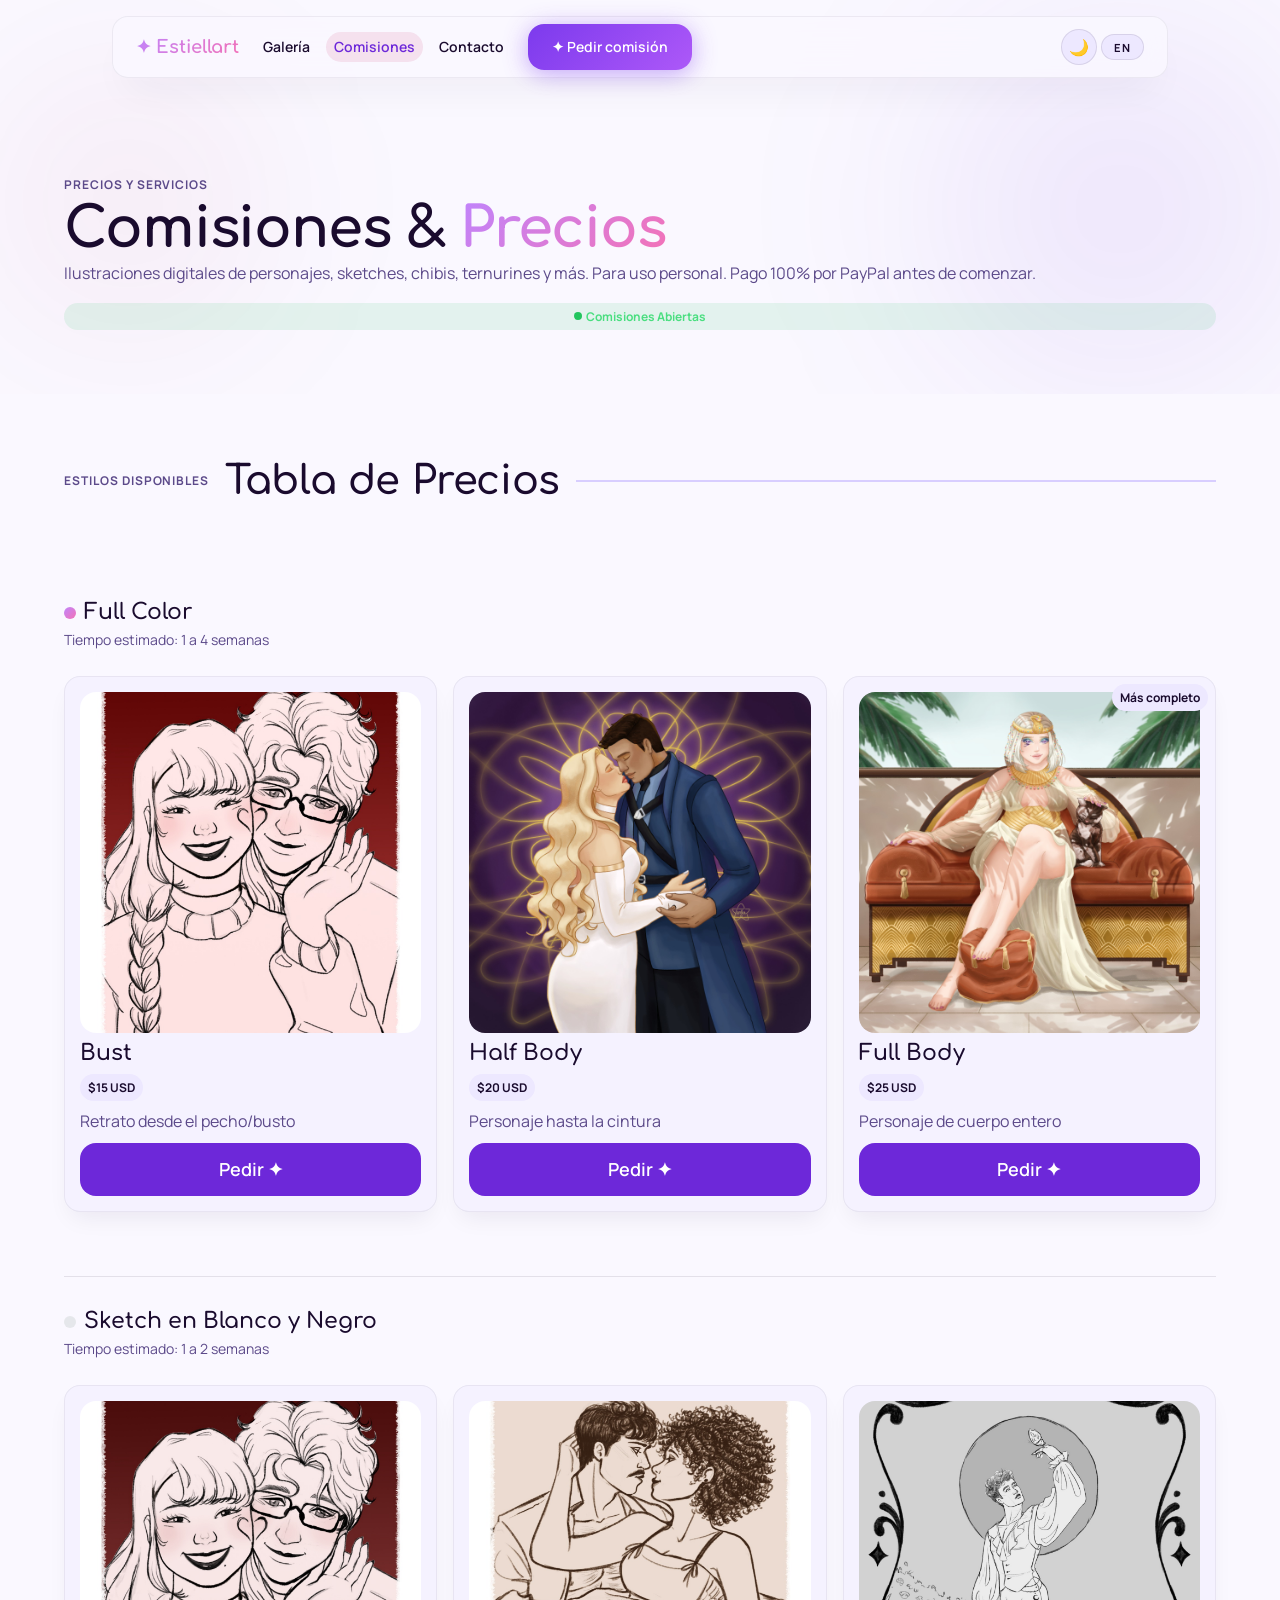
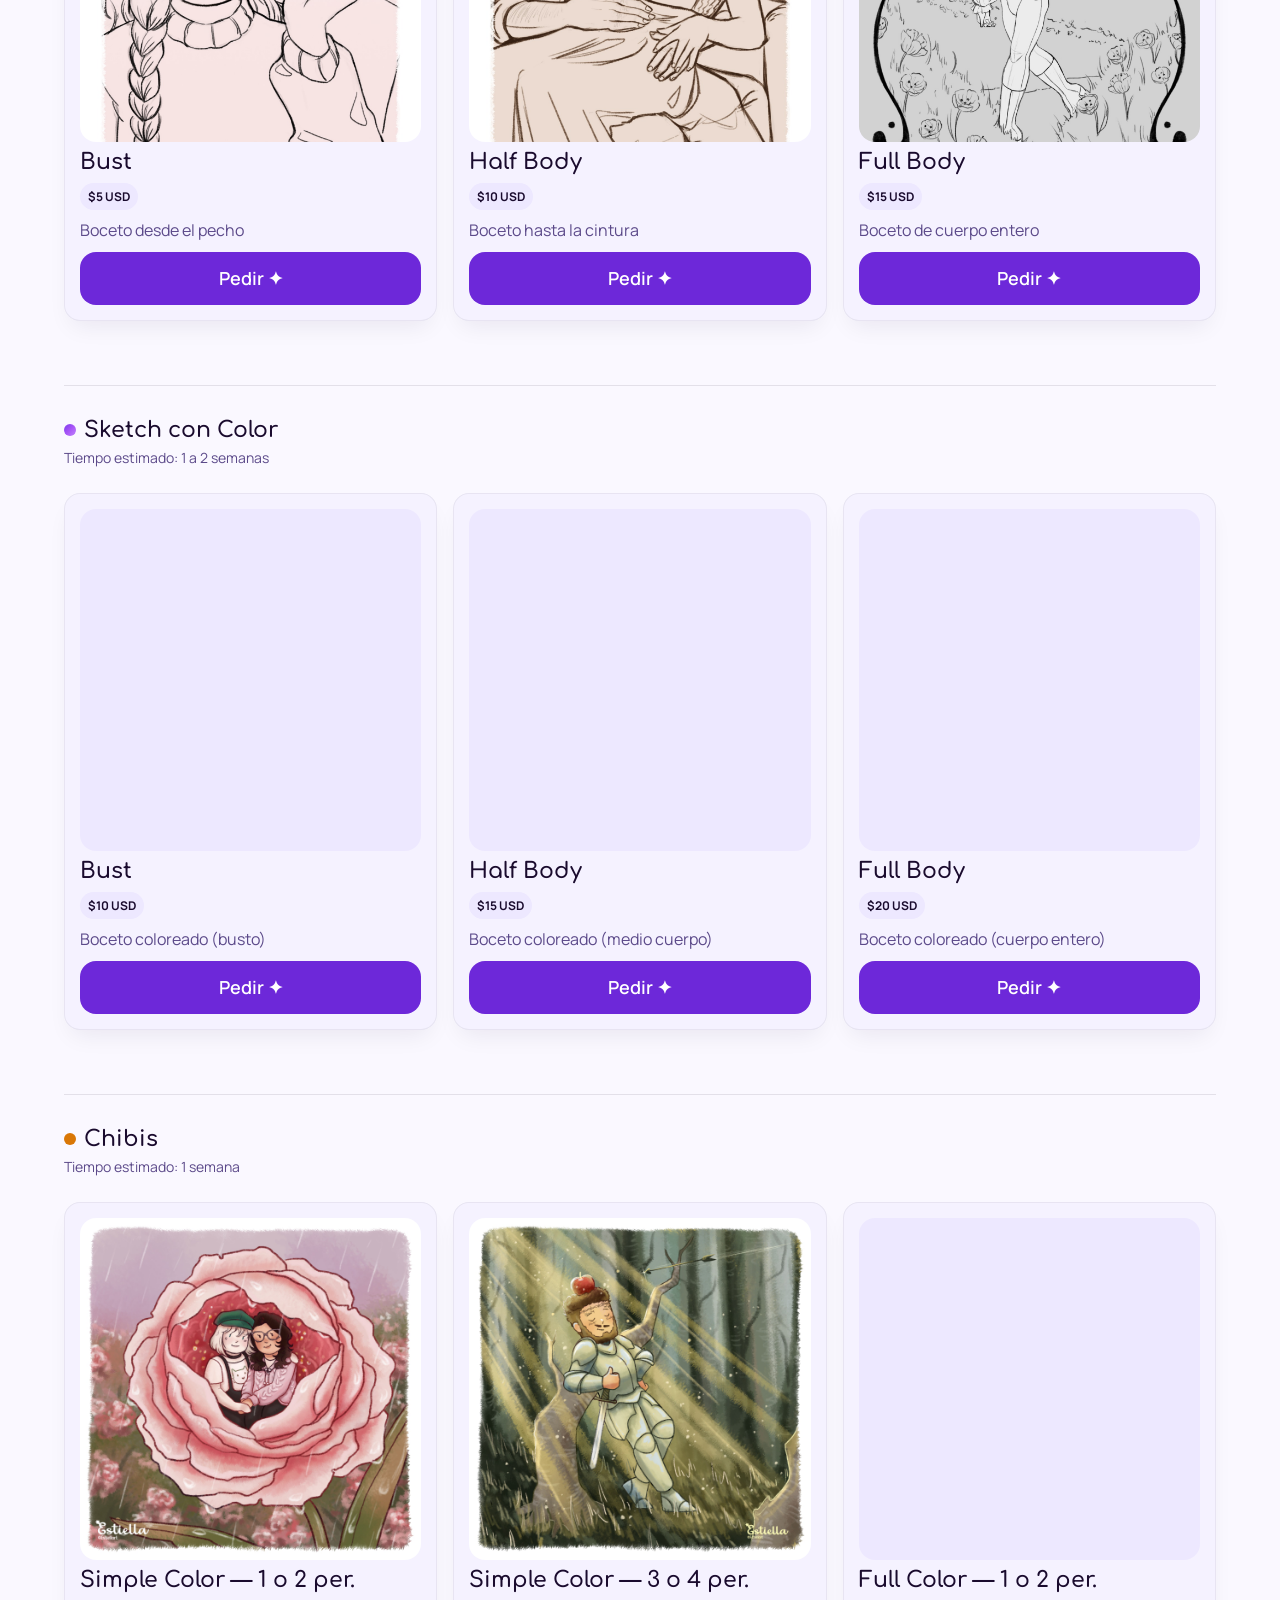
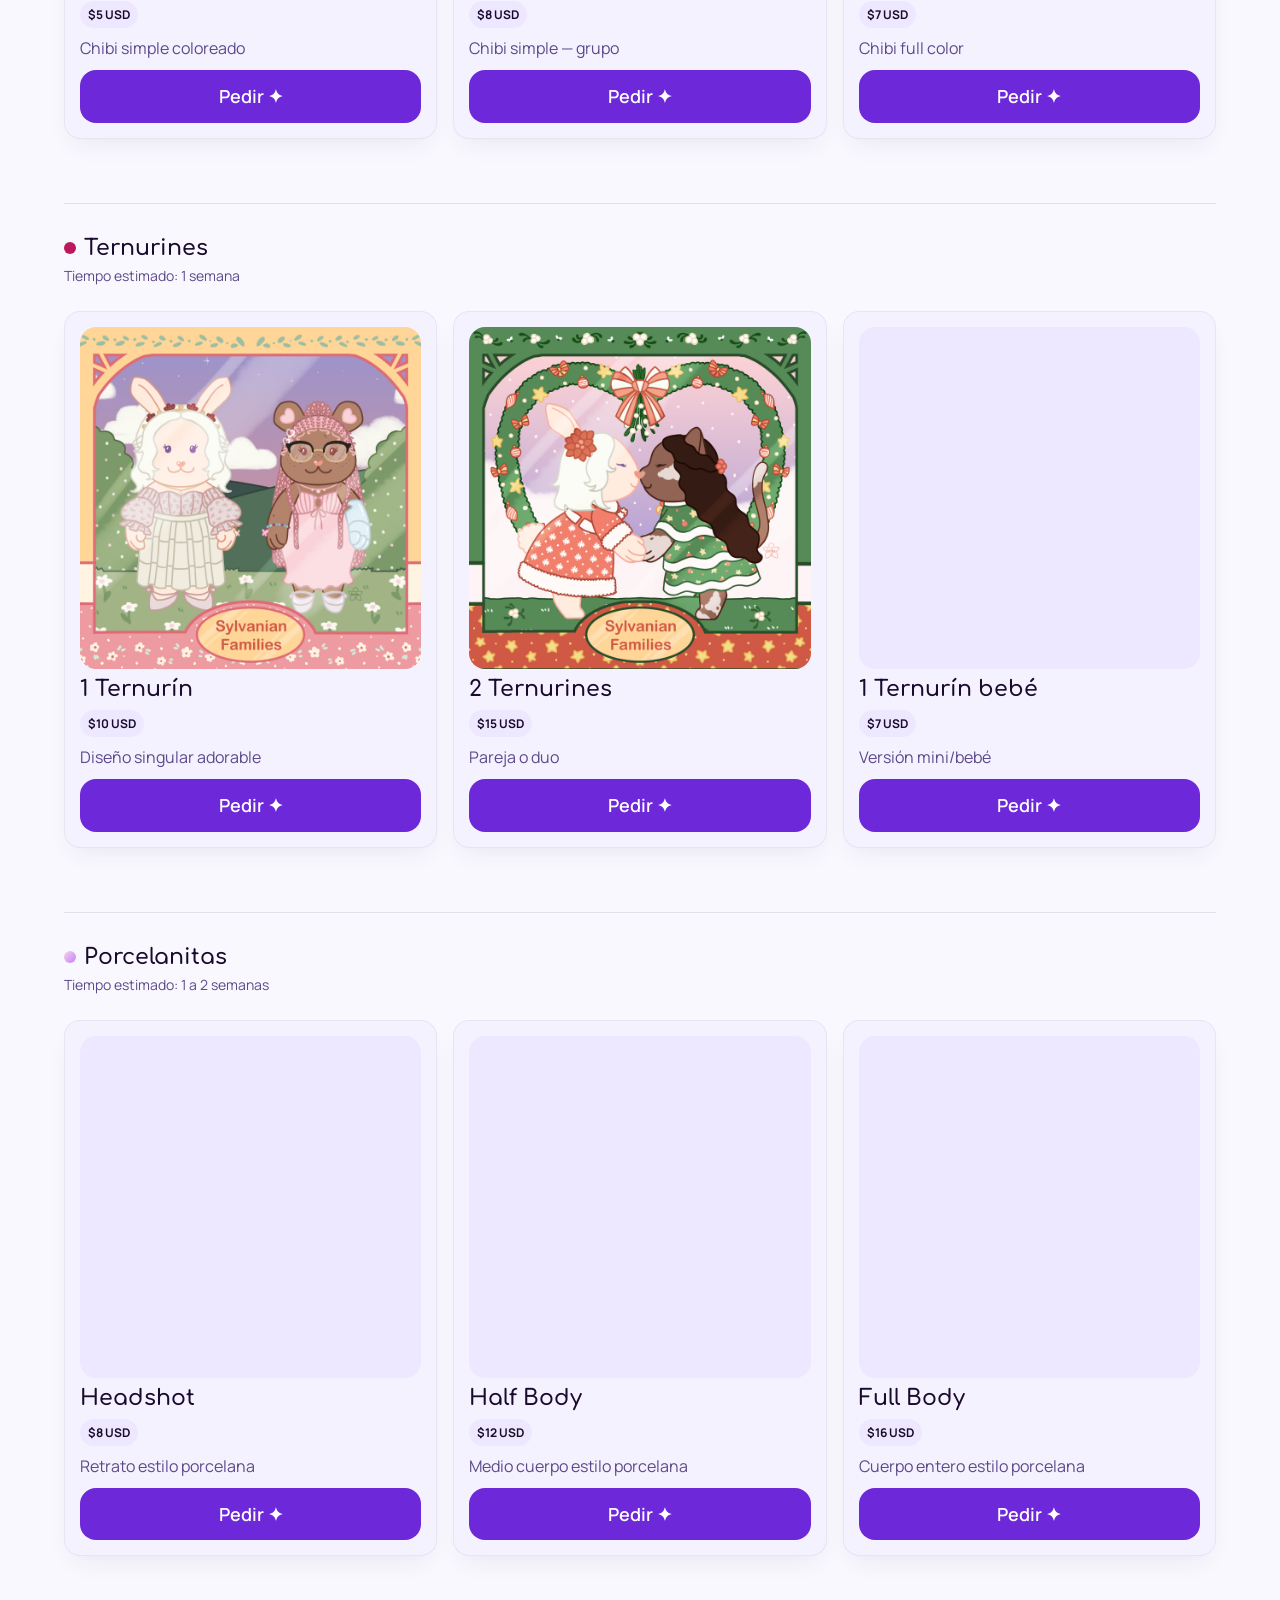
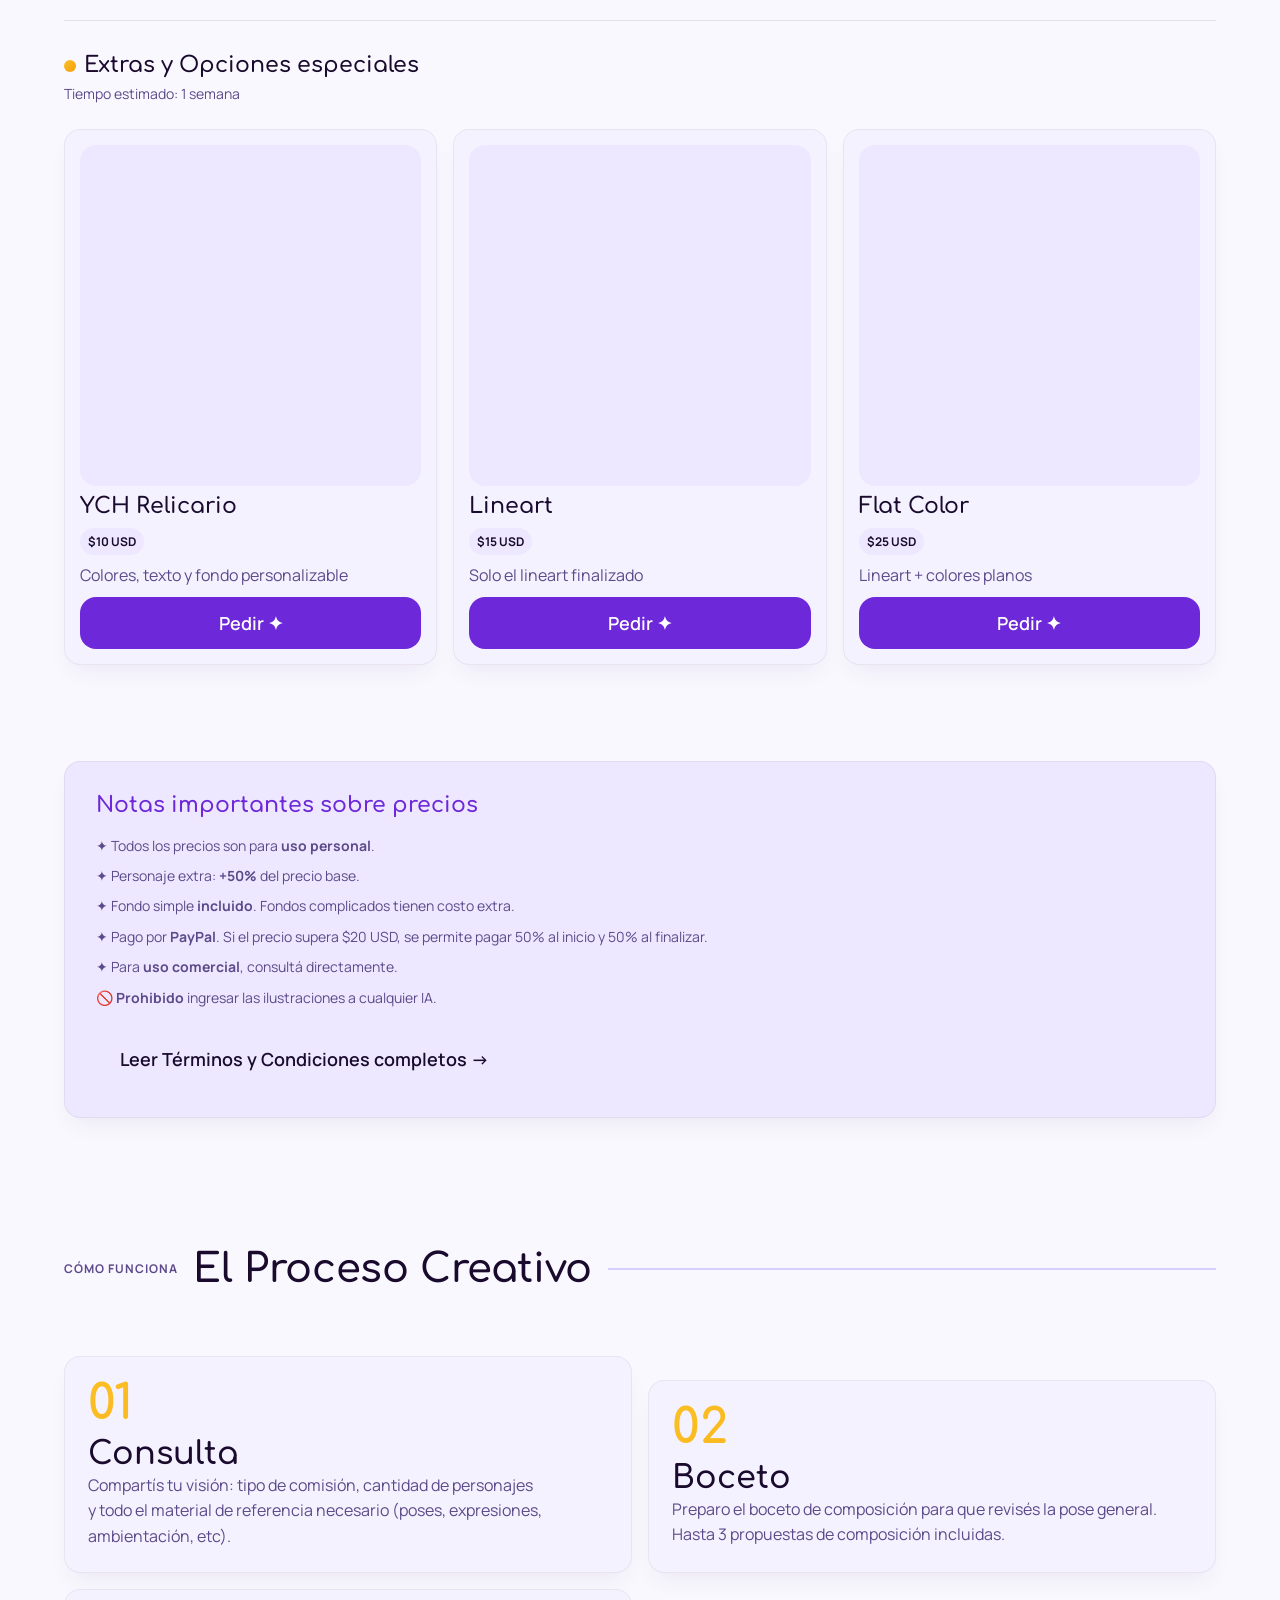
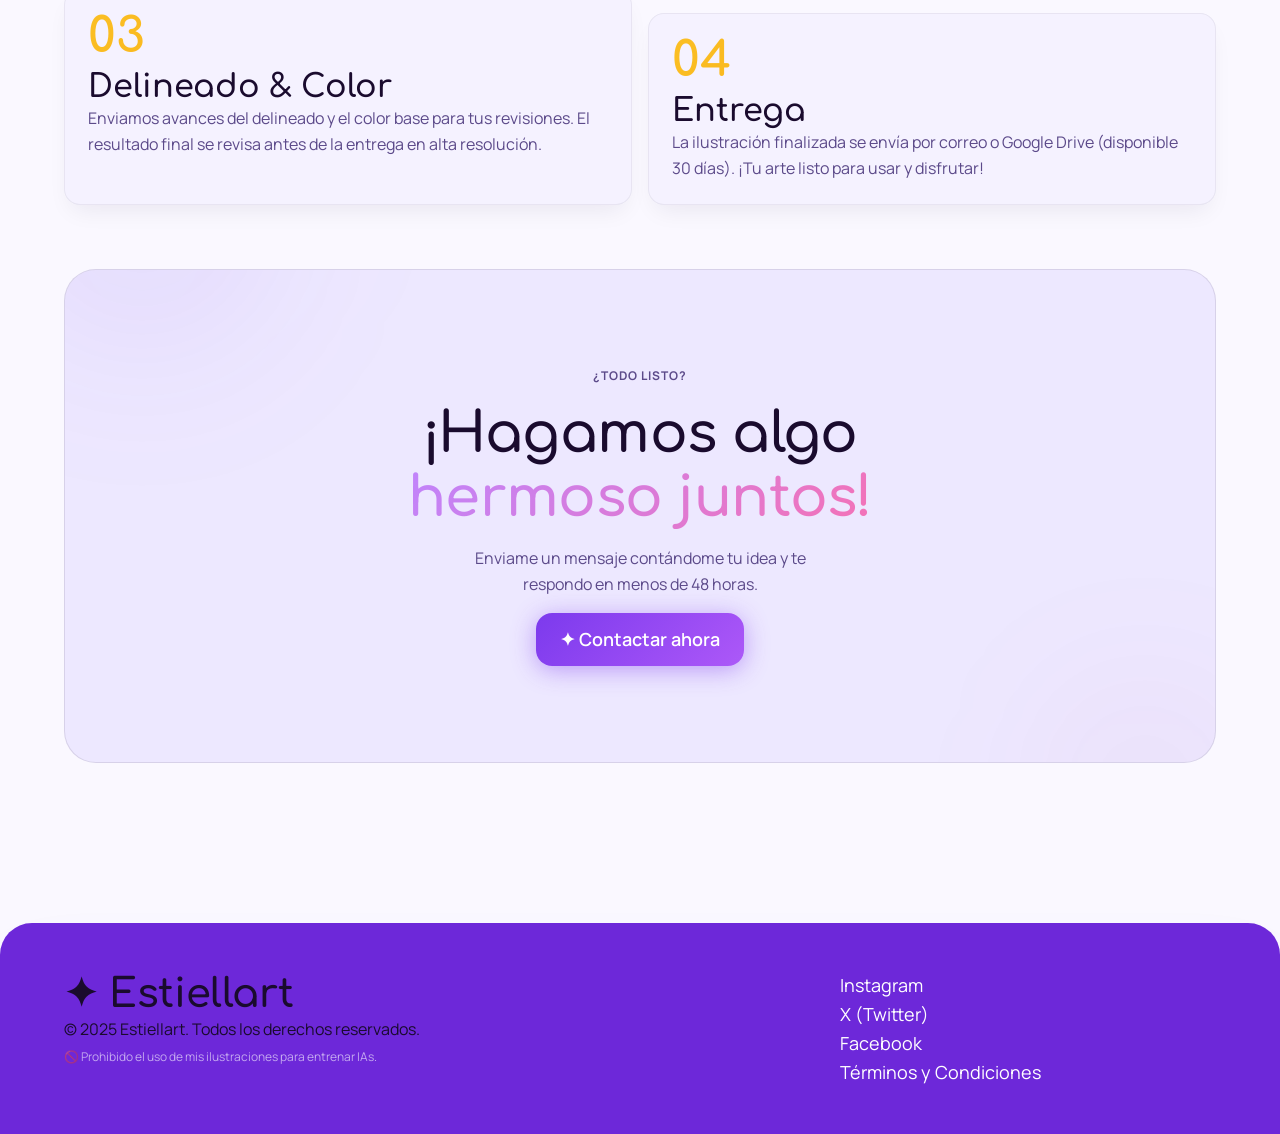
==== commit 83cc1c4e: "feat: asignar imagenes reales a la galeria y tabla de precios" ====
--- a/comisiones.html
+++ b/comisiones.html
@@ -97,14 +97,14 @@
             <p class="price-block__note">Tiempo estimado: 1 a 4 semanas</p>
             <div class="tiers__grid">
               <article class="tier-card card" id="tier-fullcolor-bust">
-                <div class="placeholder tier-card__image" style="aspect-ratio: 1/1"></div>
+                <img src="img/Sketch-headshot/459a0000-f36d-40c7-bda0-5cb036ae59d2.jpg" alt="Ejemplo bust full color" class="tier-card__image" style="aspect-ratio: 1/1; width: 100%; object-fit: cover; display: block;" loading="lazy" />
                 <h4 class="tier-card__title">Bust</h4>
                 <p class="tier-card__price badge">$15 USD</p>
                 <p class="tier-card__description">Retrato desde el pecho/busto</p>
                 <a class="btn btn--primary tier-card__cta" href="contacto.html">Pedir ✦</a>
               </article>
               <article class="tier-card card" id="tier-fullcolor-half">
-                <div class="placeholder tier-card__image" style="aspect-ratio: 1/1"></div>
+                <img src="img/fullcolor-halfbody/844c4656-e7a6-4606-8ca0-71544a35da4d.jpg" alt="Ejemplo half body full color" class="tier-card__image" style="aspect-ratio: 1/1; width: 100%; object-fit: cover; display: block;" loading="lazy" />
                 <h4 class="tier-card__title">Half Body</h4>
                 <p class="tier-card__price badge">$20 USD</p>
                 <p class="tier-card__description">Personaje hasta la cintura</p>
@@ -112,7 +112,7 @@
               </article>
               <article class="tier-card tier-card--popular card" id="tier-fullcolor-full">
                 <span class="tier-card__badge badge">Más completo</span>
-                <div class="placeholder tier-card__image" style="aspect-ratio: 1/1"></div>
+                <img src="img/fullbody-fullcolor/629ee5fc-29e2-45df-8f4e-5b467afcd114.jpg" alt="Ejemplo full body full color" class="tier-card__image" style="aspect-ratio: 1/1; width: 100%; object-fit: cover; display: block;" loading="lazy" />
                 <h4 class="tier-card__title">Full Body</h4>
                 <p class="tier-card__price badge">$25 USD</p>
                 <p class="tier-card__description">Personaje de cuerpo entero</p>
@@ -130,21 +130,21 @@
             <p class="price-block__note">Tiempo estimado: 1 a 2 semanas</p>
             <div class="tiers__grid">
               <article class="tier-card card" id="tier-sketchbw-bust">
-                <div class="placeholder tier-card__image" style="aspect-ratio: 1/1"></div>
+                <img src="img/Sketch-headshot/459a0000-f36d-40c7-bda0-5cb036ae59d2.jpg" alt="Ejemplo bust sketch" class="tier-card__image" style="aspect-ratio: 1/1; width: 100%; object-fit: cover; display: block; filter: grayscale(0.3);" loading="lazy" />
                 <h4 class="tier-card__title">Bust</h4>
                 <p class="tier-card__price badge">$5 USD</p>
                 <p class="tier-card__description">Boceto desde el pecho</p>
                 <a class="btn btn--primary tier-card__cta" href="contacto.html">Pedir ✦</a>
               </article>
               <article class="tier-card card" id="tier-sketchbw-half">
-                <div class="placeholder tier-card__image" style="aspect-ratio: 1/1"></div>
+                <img src="img/Skeatch-halfbody/1ccc4c1b-7454-4a24-b92b-17efc473d897.jpg" alt="Ejemplo half body sketch" class="tier-card__image" style="aspect-ratio: 1/1; width: 100%; object-fit: cover; display: block;" loading="lazy" />
                 <h4 class="tier-card__title">Half Body</h4>
                 <p class="tier-card__price badge">$10 USD</p>
                 <p class="tier-card__description">Boceto hasta la cintura</p>
                 <a class="btn btn--primary tier-card__cta" href="contacto.html">Pedir ✦</a>
               </article>
               <article class="tier-card card" id="tier-sketchbw-full">
-                <div class="placeholder tier-card__image" style="aspect-ratio: 1/1"></div>
+                <img src="img/Sketch-fullbody/dd0bf2e9-6e49-4d44-88ef-d4a10b9a95c6.jpg" alt="Ejemplo full body sketch" class="tier-card__image" style="aspect-ratio: 1/1; width: 100%; object-fit: cover; display: block;" loading="lazy" />
                 <h4 class="tier-card__title">Full Body</h4>
                 <p class="tier-card__price badge">$15 USD</p>
                 <p class="tier-card__description">Boceto de cuerpo entero</p>
@@ -194,14 +194,14 @@
             <p class="price-block__note">Tiempo estimado: 1 semana</p>
             <div class="tiers__grid">
               <article class="tier-card card" id="tier-chibi-simple-1-2">
-                <div class="placeholder tier-card__image" style="aspect-ratio: 1/1"></div>
+                <img src="img/Chibi/9767e5ab-9eb8-48ac-8d87-8022c32f184b.jpg" alt="Ejemplo chibi simple color" class="tier-card__image" style="aspect-ratio: 1/1; width: 100%; object-fit: cover; display: block;" loading="lazy" />
                 <h4 class="tier-card__title">Simple Color — 1 o 2 per.</h4>
                 <p class="tier-card__price badge">$5 USD</p>
                 <p class="tier-card__description">Chibi simple coloreado</p>
                 <a class="btn btn--primary tier-card__cta" href="contacto.html">Pedir ✦</a>
               </article>
               <article class="tier-card card" id="tier-chibi-simple-3-4">
-                <div class="placeholder tier-card__image" style="aspect-ratio: 1/1"></div>
+                <img src="img/Chibi/e73e88b0-4e67-45c7-a0e0-c87105d996a0.jpg" alt="Ejemplo chibi grupo" class="tier-card__image" style="aspect-ratio: 1/1; width: 100%; object-fit: cover; display: block;" loading="lazy" />
                 <h4 class="tier-card__title">Simple Color — 3 o 4 per.</h4>
                 <p class="tier-card__price badge">$8 USD</p>
                 <p class="tier-card__description">Chibi simple — grupo</p>
@@ -226,14 +226,14 @@
             <p class="price-block__note">Tiempo estimado: 1 semana</p>
             <div class="tiers__grid">
               <article class="tier-card card" id="tier-ternurin-1">
-                <div class="placeholder tier-card__image" style="aspect-ratio: 1/1"></div>
+                <img src="img/Ternuri/990c20b7-6f8f-425c-b1c4-0d412402f761.jpg" alt="Ejemplo 1 ternurín" class="tier-card__image" style="aspect-ratio: 1/1; width: 100%; object-fit: cover; display: block;" loading="lazy" />
                 <h4 class="tier-card__title">1 Ternurín</h4>
                 <p class="tier-card__price badge">$10 USD</p>
                 <p class="tier-card__description">Diseño singular adorable</p>
                 <a class="btn btn--primary tier-card__cta" href="contacto.html">Pedir ✦</a>
               </article>
               <article class="tier-card card" id="tier-ternurin-2">
-                <div class="placeholder tier-card__image" style="aspect-ratio: 1/1"></div>
+                <img src="img/Ternuri/b0d77772-de0b-4d78-a9bc-1de51d17e6d4.jpg" alt="Ejemplo 2 ternurines" class="tier-card__image" style="aspect-ratio: 1/1; width: 100%; object-fit: cover; display: block;" loading="lazy" />
                 <h4 class="tier-card__title">2 Ternurines</h4>
                 <p class="tier-card__price badge">$15 USD</p>
                 <p class="tier-card__description">Pareja o duo</p>
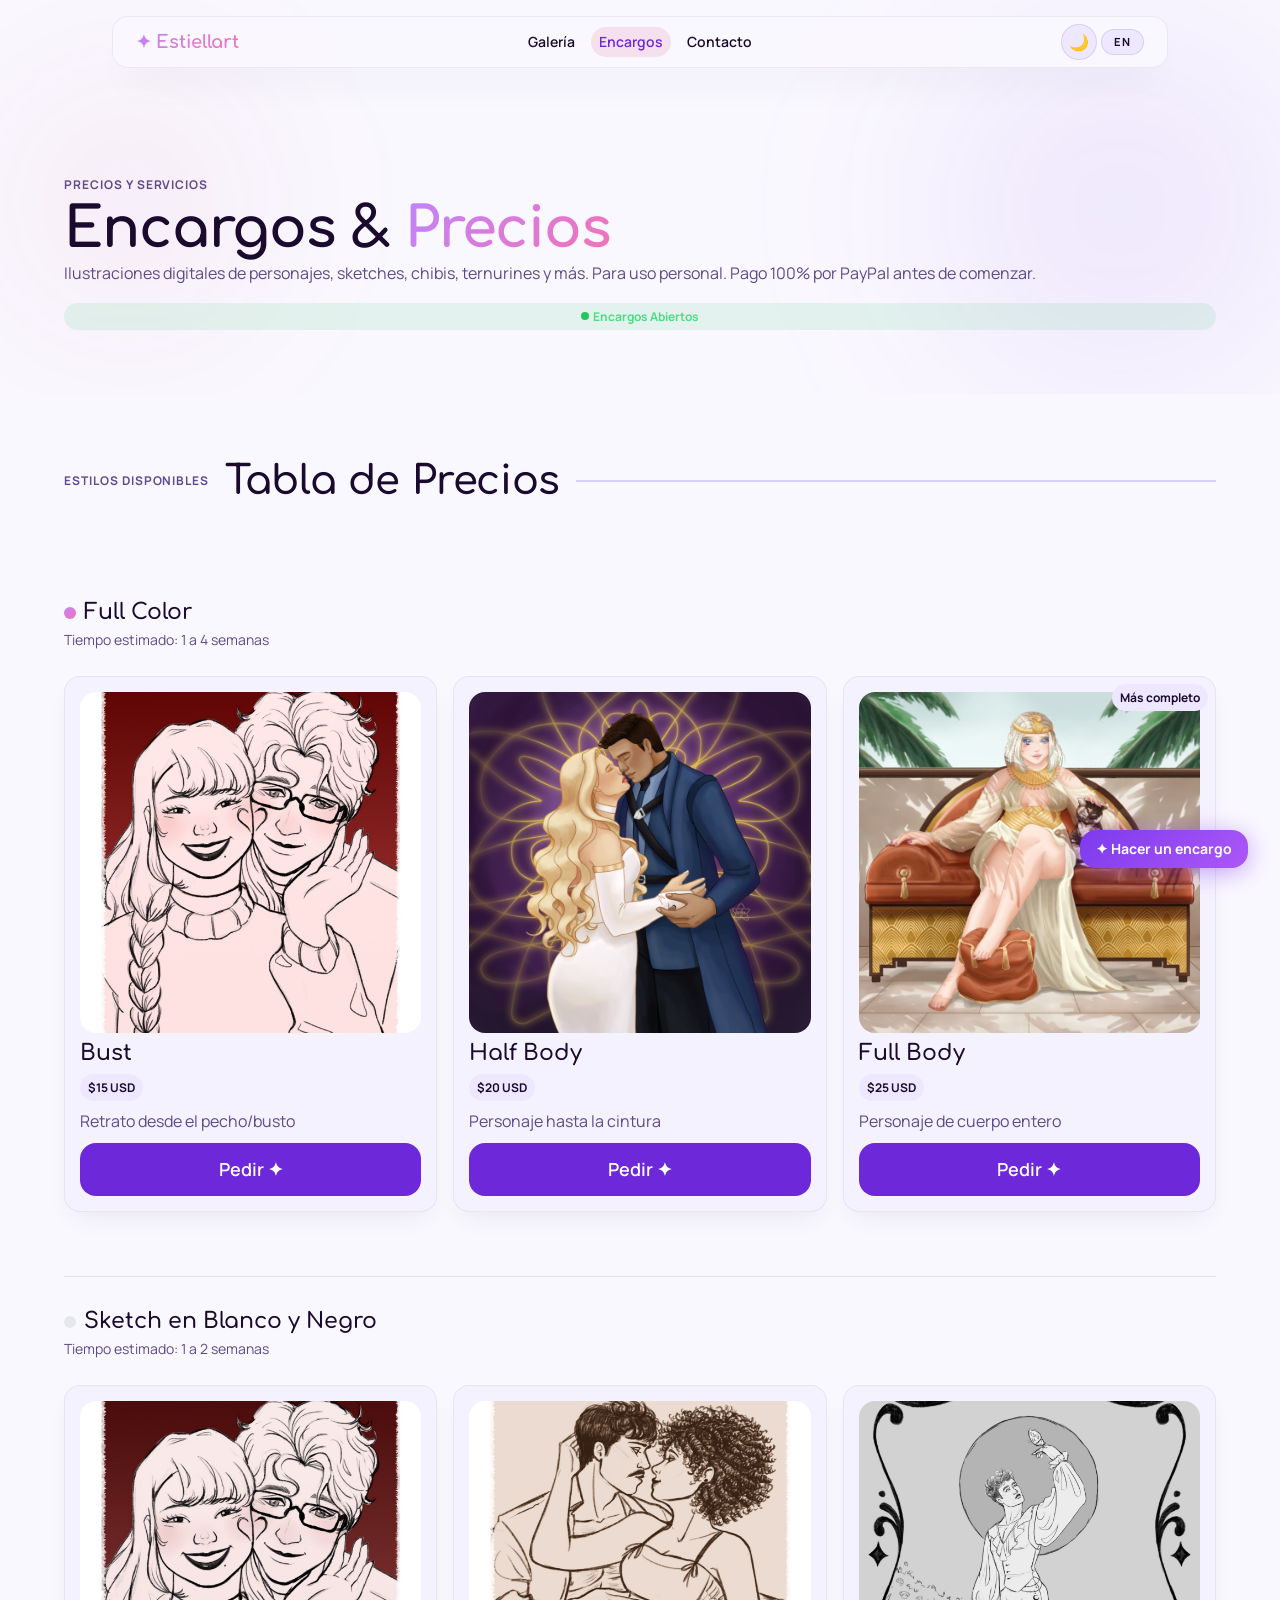
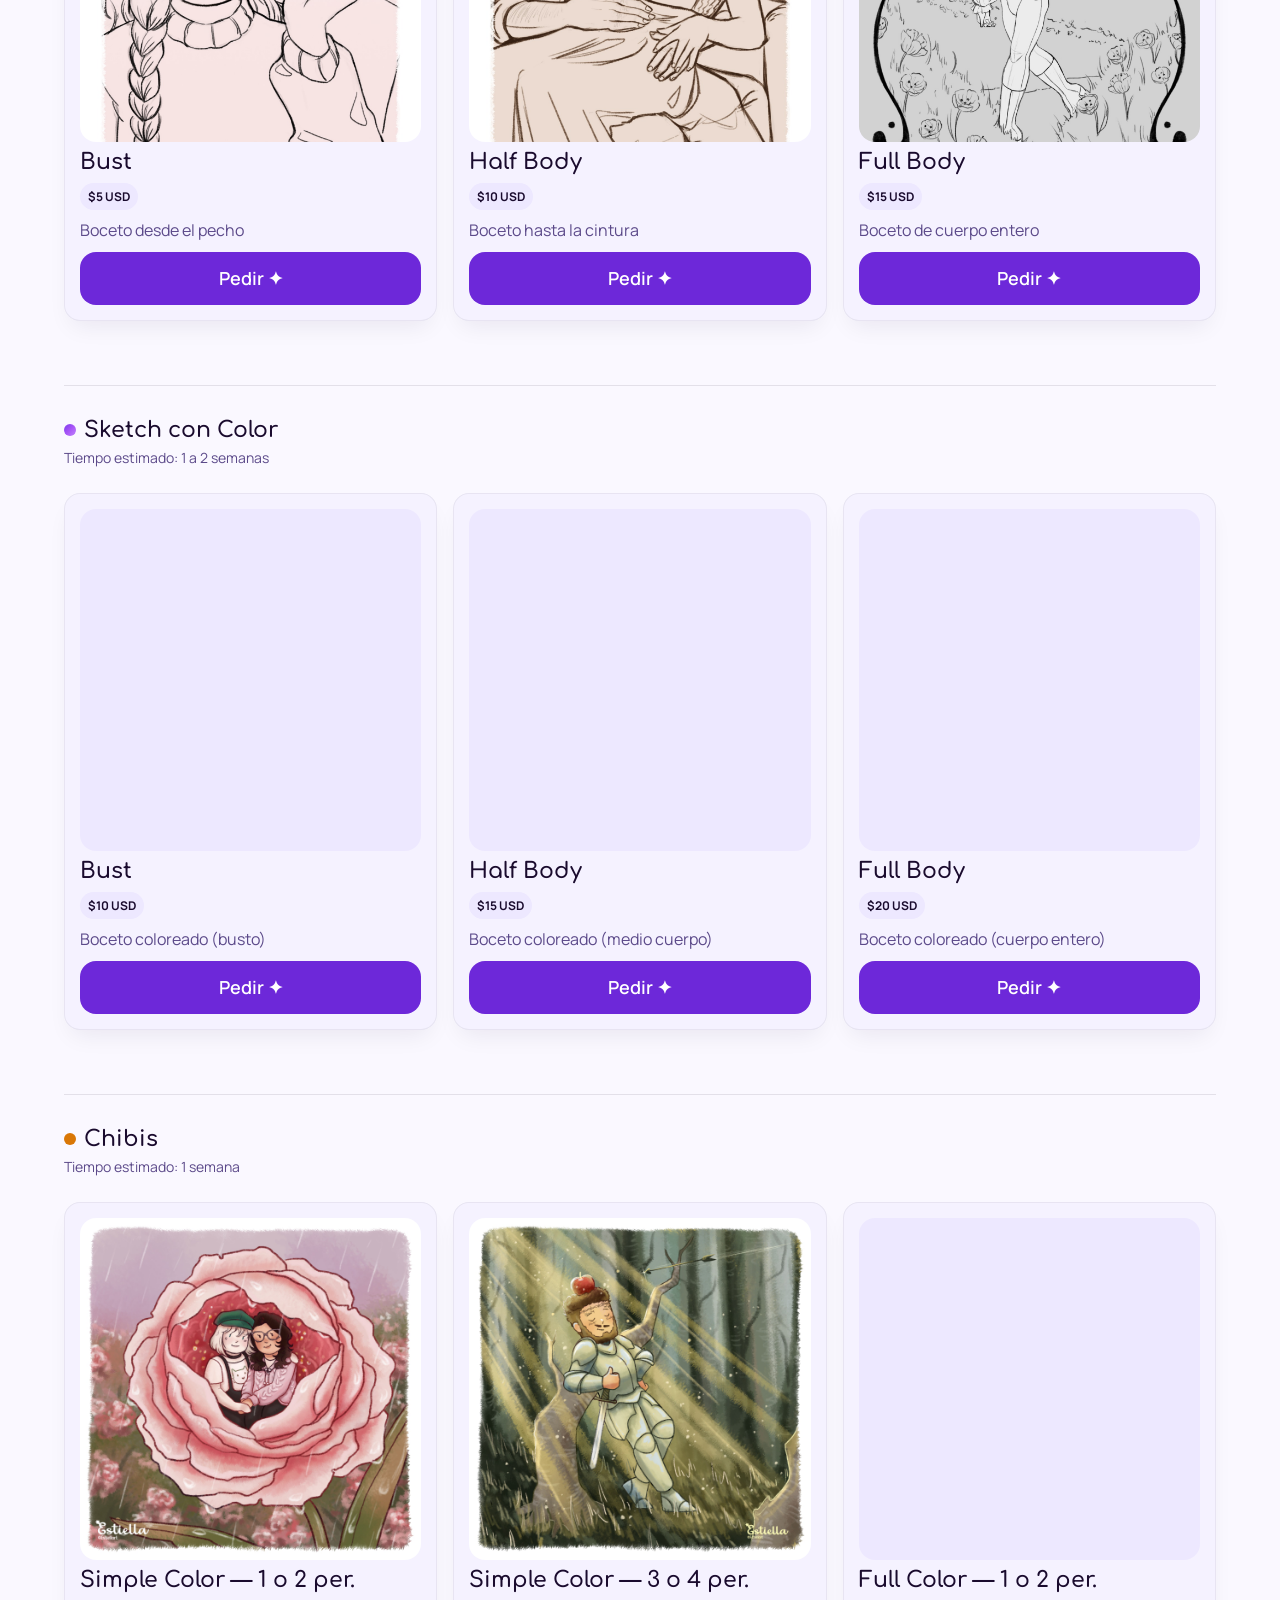
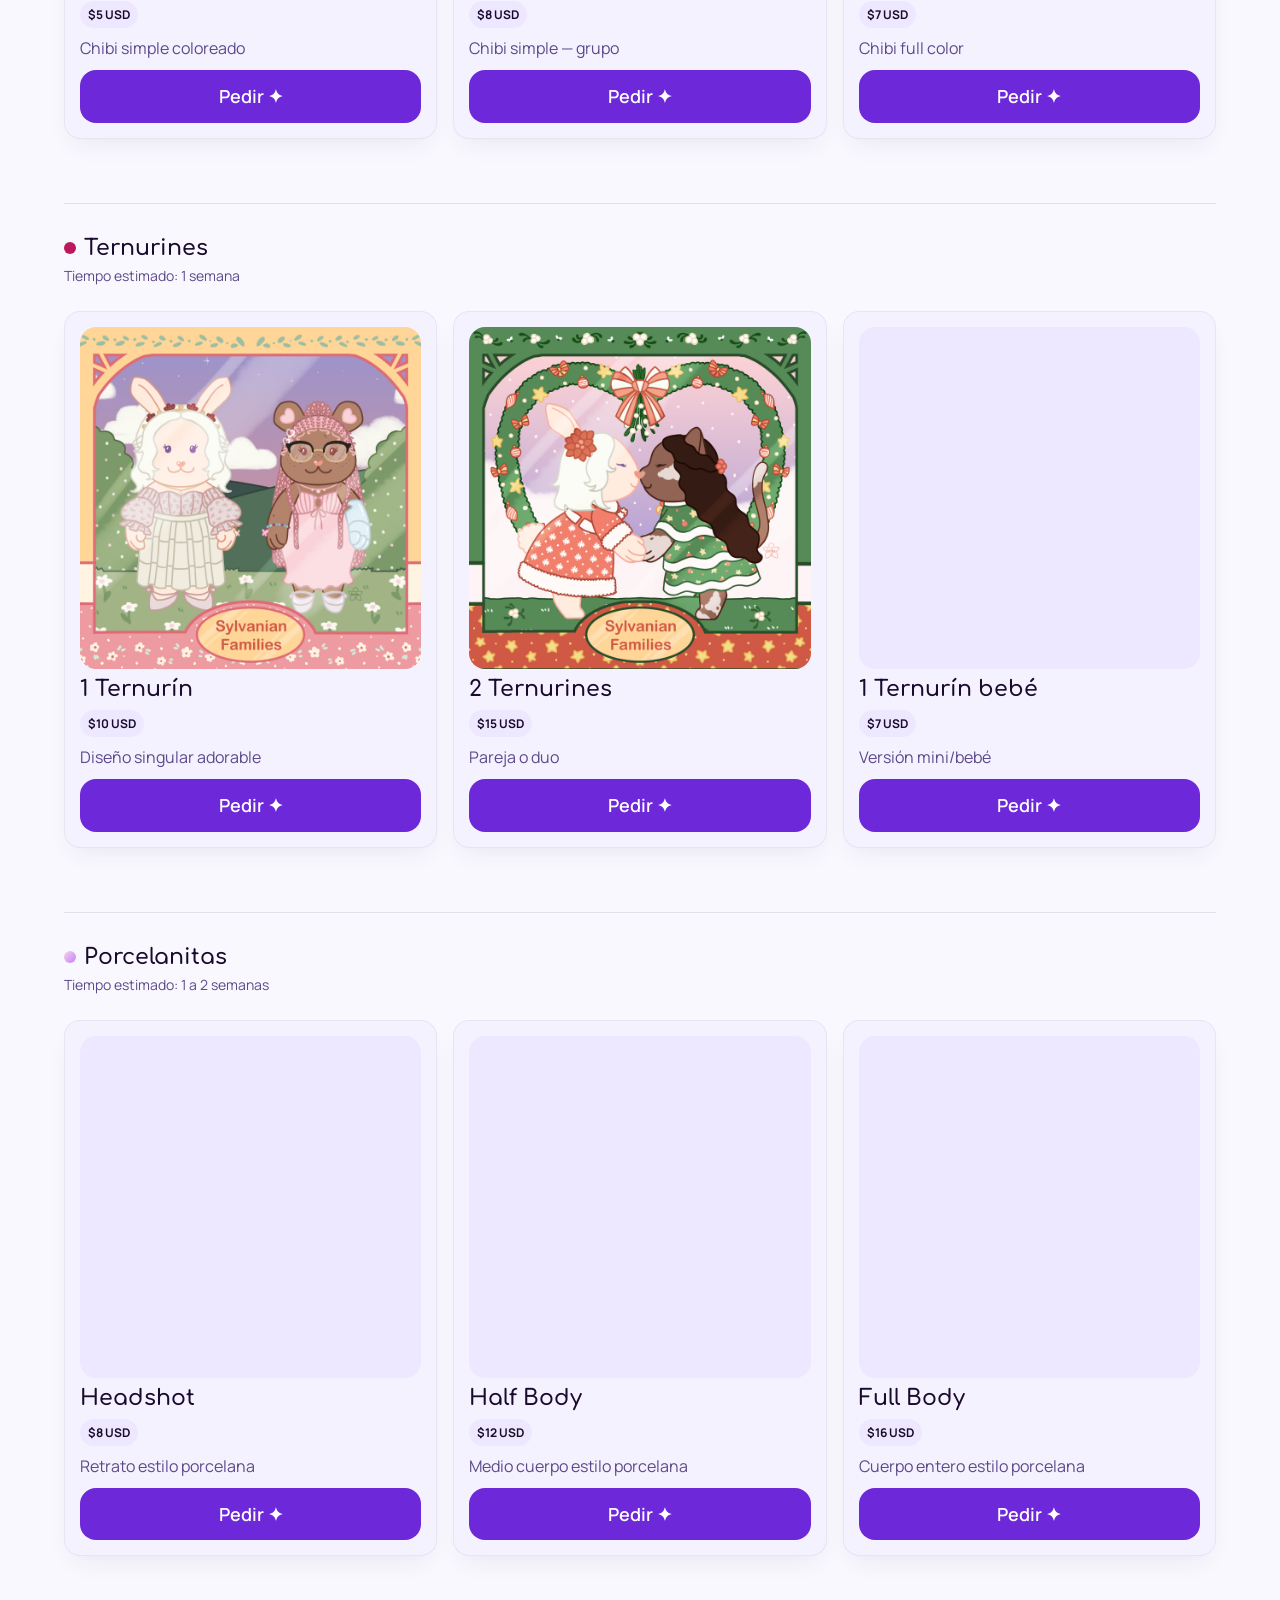
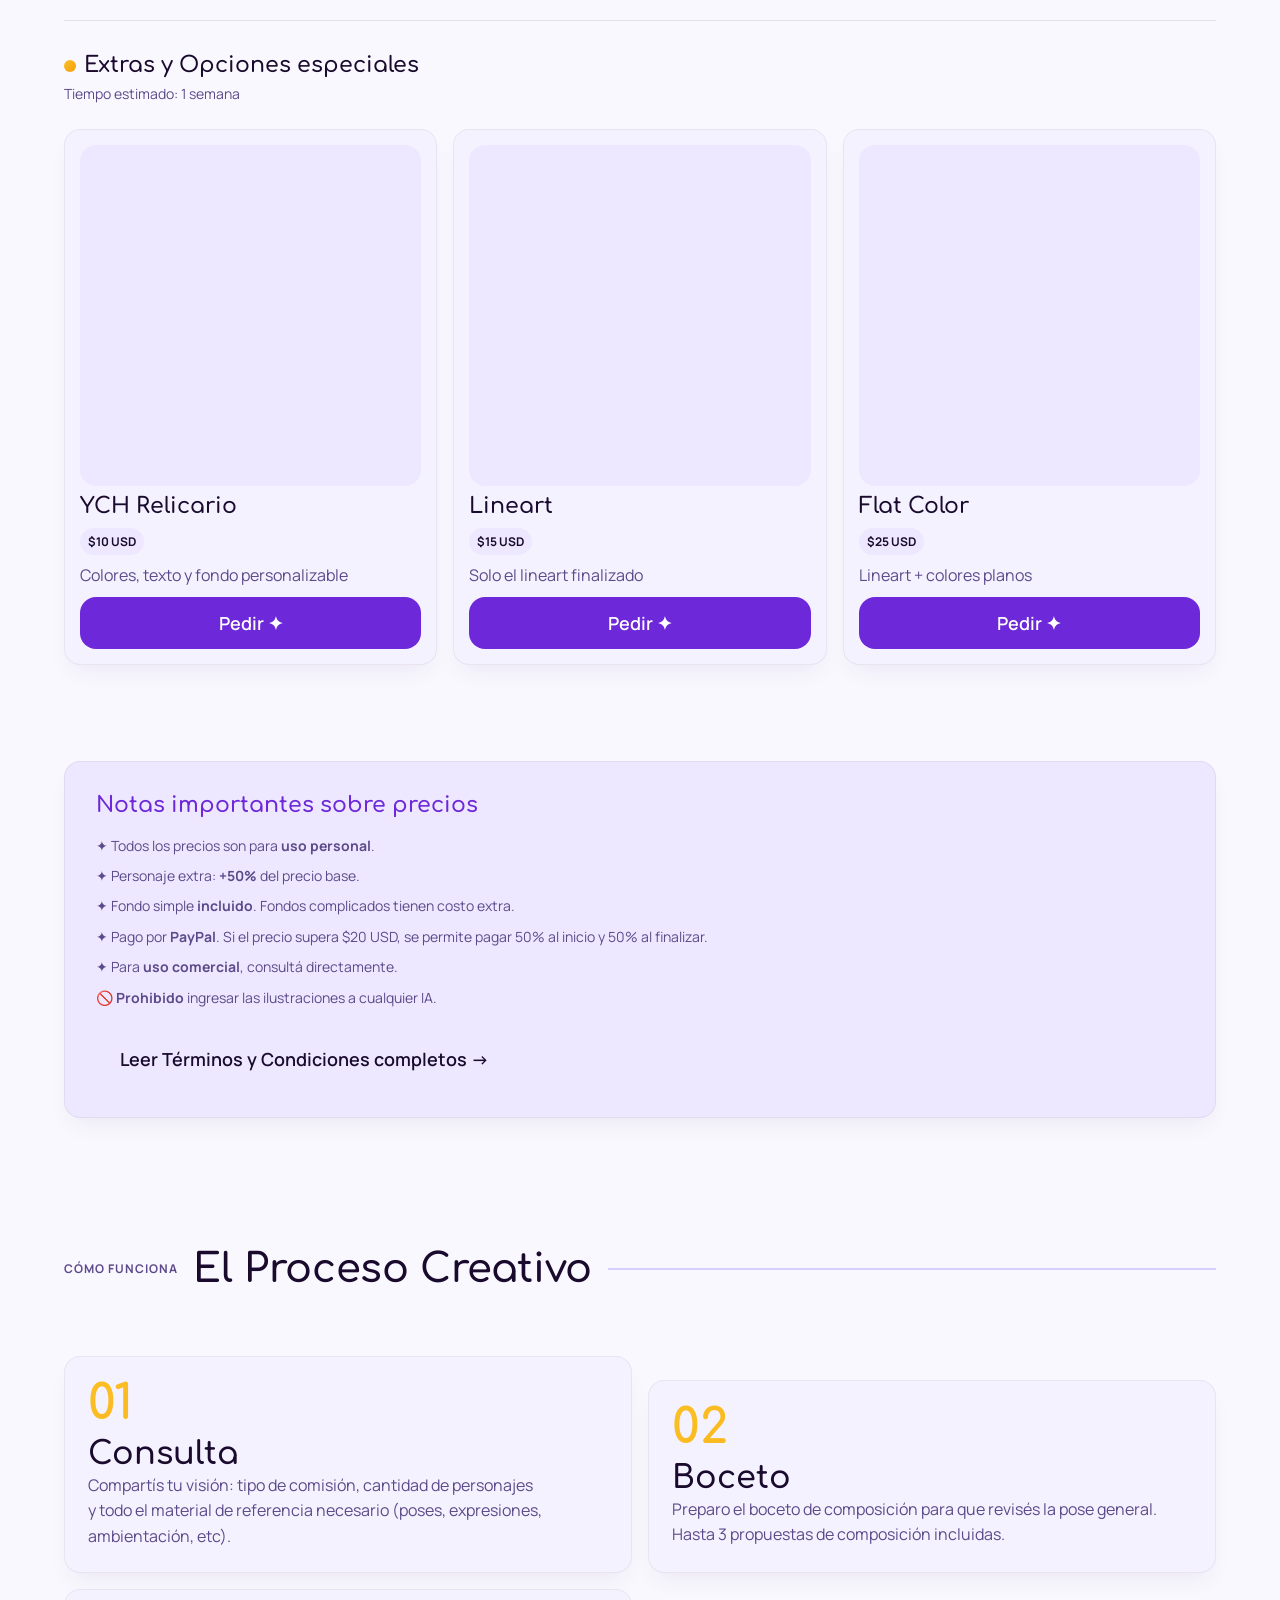
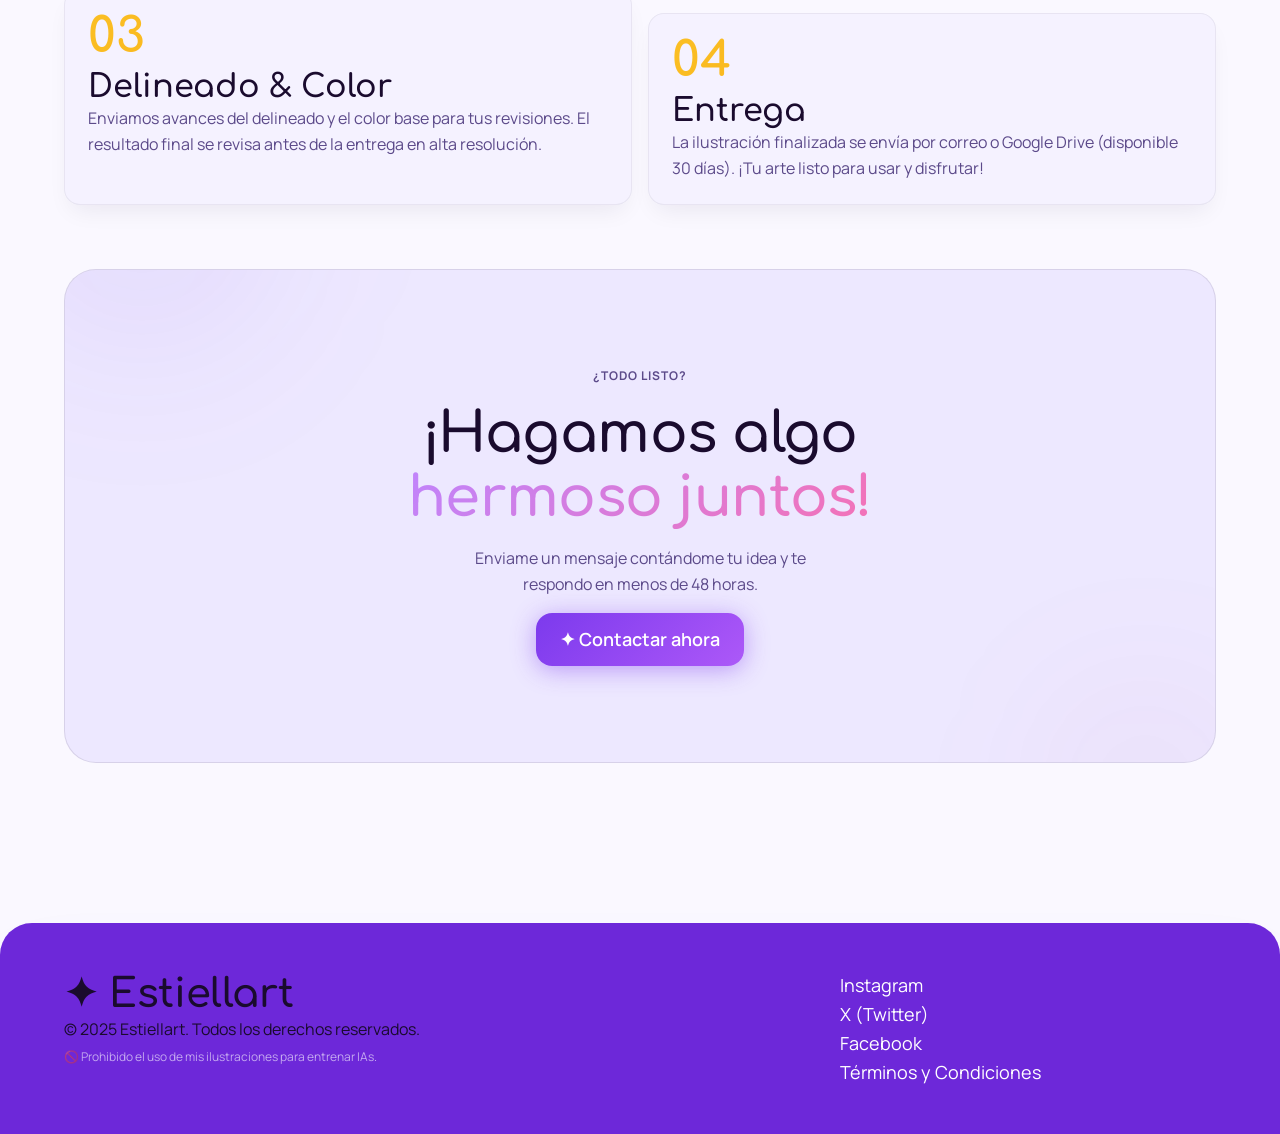
==== commit 2ac97b2c: "feat: replace commission CTA with floating action button, rename terminology to "Encargos", and add " ====
--- a/comisiones.html
+++ b/comisiones.html
@@ -3,8 +3,8 @@
   <head>
     <meta charset="UTF-8" />
     <meta name="viewport" content="width=device-width, initial-scale=1.0" />
-    <title>Comisiones & Precios | Estiellart</title>
-    <meta name="description" content="Tabla de precios de comisiones de Estiellart. Full color, sketch, chibis, ternurines, porcelanitas y más. Pago por PayPal." />
+    <title>Encargos & Precios | Estiellart</title>
+    <meta name="description" content="Tabla de precios de encargos de Estiellart. Full color, sketch, chibis, ternurines, porcelanitas y más. Pago por PayPal." />
 
     <link rel="stylesheet" href="css/variables.css" />
     <link rel="stylesheet" href="css/base.css" />
@@ -24,13 +24,9 @@
 
         <div class="nav__links" id="nav-links">
           <a class="nav__link" href="index.html" data-page="gallery">Galería</a>
-          <a class="nav__link nav__link--active" href="comisiones.html" data-page="commissions">Comisiones</a>
+          <a class="nav__link nav__link--active" href="comisiones.html" data-page="commissions">Encargos</a>
           <a class="nav__link" href="contacto.html" data-page="contact">Contacto</a>
         </div>
-
-        <a class="nav__cta btn btn--commission" href="contacto.html" id="nav-commission-cta">
-          ✦ Pedir comisión
-        </a>
 
         <div class="nav__controls">
           <button class="nav__icon-btn" id="theme-toggle" title="Toggle theme" type="button">
@@ -64,7 +60,7 @@
           <article class="store-header__content">
             <p class="label">Precios y servicios</p>
             <h1 class="store-header__title" id="store-title">
-              Comisiones & <span class="store-header__title--accent">Precios</span>
+              Encargos & <span class="store-header__title--accent">Precios</span>
             </h1>
             <p class="store-header__description">
               Ilustraciones digitales de personajes, sketches, chibis, ternurines y más.
@@ -72,9 +68,9 @@
             </p>
           </article>
 
-          <div class="store-header__status badge" aria-label="Comisiones actualmente abiertas">
+          <div class="store-header__status badge" aria-label="Encargos actualmente abiertos">
             <span class="store-header__status-dot animate-pulse" aria-hidden="true"></span>
-            <span class="store-header__status-text">Comisiones Abiertas</span>
+            <span class="store-header__status-text">Encargos Abiertos</span>
           </div>
         </div>
       </section>
@@ -419,5 +415,8 @@
         </article>
       </div>
     </footer>
+    <a class="fab-cta btn--commission" href="contacto.html" id="fab-commission-btn" aria-label="Hacer un encargo">
+      ✦ Hacer un encargo
+    </a>
   </body>
 </html>
--- a/css/layout.css
+++ b/css/layout.css
@@ -25,6 +25,60 @@
   transition: var(--transition-tonal), var(--transition-hover);
 }
 
+/* ============================================================
+   FLOATING CTA BUTTON
+   ============================================================ */
+.fab-cta {
+  position: fixed;
+  bottom: var(--space-xl);
+  right: var(--space-xl);
+  z-index: calc(var(--nav-z-index) - 1);
+  display: inline-flex;
+  align-items: center;
+  gap: var(--space-xs);
+  padding: var(--space-sm) var(--space-md);
+  border-radius: var(--radius-squircle);
+  font-family: var(--font-body);
+  font-weight: 700;
+  font-size: var(--text-sm);
+  background: var(--gradient-cta);
+  background-size: 200% auto;
+  color: white;
+  box-shadow: 0 8px 32px color-mix(in srgb, var(--color-primary) 40%, transparent),
+              0 2px 8px rgba(0,0,0,.25);
+  animation: btn-shine 4s linear infinite, fab-enter 0.5s cubic-bezier(0.34, 1.56, 0.64, 1) both;
+  transition: transform 0.25s cubic-bezier(0.34, 1.56, 0.64, 1),
+              box-shadow 0.25s ease;
+  white-space: nowrap;
+}
+
+.fab-cta:hover {
+  transform: translateY(-4px) scale(1.04);
+  box-shadow: 0 16px 48px color-mix(in srgb, var(--color-primary) 50%, transparent),
+              0 4px 16px rgba(0,0,0,.3);
+  color: white;
+}
+
+@keyframes fab-enter {
+  from {
+    opacity: 0;
+    transform: translateY(24px) scale(0.9);
+  }
+  to {
+    opacity: 1;
+    transform: translateY(0) scale(1);
+  }
+}
+
+@media (max-width: 480px) {
+  .fab-cta {
+    right: var(--space-md);
+    bottom: var(--space-lg);
+    padding: var(--space-xs) var(--space-sm);
+    font-size: 0.8rem;
+  }
+}
+
 .nav__brand {
   font-family: var(--font-headline);
   font-weight: 700;
@@ -37,6 +91,10 @@
   display: none;
   align-items: center;
   gap: var(--space-sm);
+  /* Center links absolutely so they don't affect the brand/controls layout */
+  position: absolute;
+  left: 50%;
+  transform: translateX(-50%);
 }
 
 .nav__link {
@@ -59,8 +117,9 @@
   color: var(--color-primary);
 }
 
+/* .nav__cta lives inside nav HTML but is always hidden — replaced by .fab-cta */
 .nav__cta {
-  display: none;
+  display: none !important;
 }
 
 .nav__toggle {
@@ -217,26 +276,6 @@
     display: flex;
   }
 
-  .nav__cta {
-    display: inline-flex;
-    align-items: center;
-    justify-content: center;
-    padding: var(--space-xs) var(--space-md);
-    border-radius: var(--radius-squircle);
-    background: var(--color-primary-container);
-    color: var(--color-on-primary);
-    font-family: var(--font-body);
-    font-weight: 600;
-    font-size: var(--text-sm);
-    box-shadow: var(--shadow-card);
-    transition: var(--transition-hover), var(--transition-tonal);
-  }
-
-  .nav__cta:hover {
-    transform: translateY(-2px);
-    box-shadow: var(--shadow-hover);
-  }
-
   .nav__toggle {
     display: none;
   }
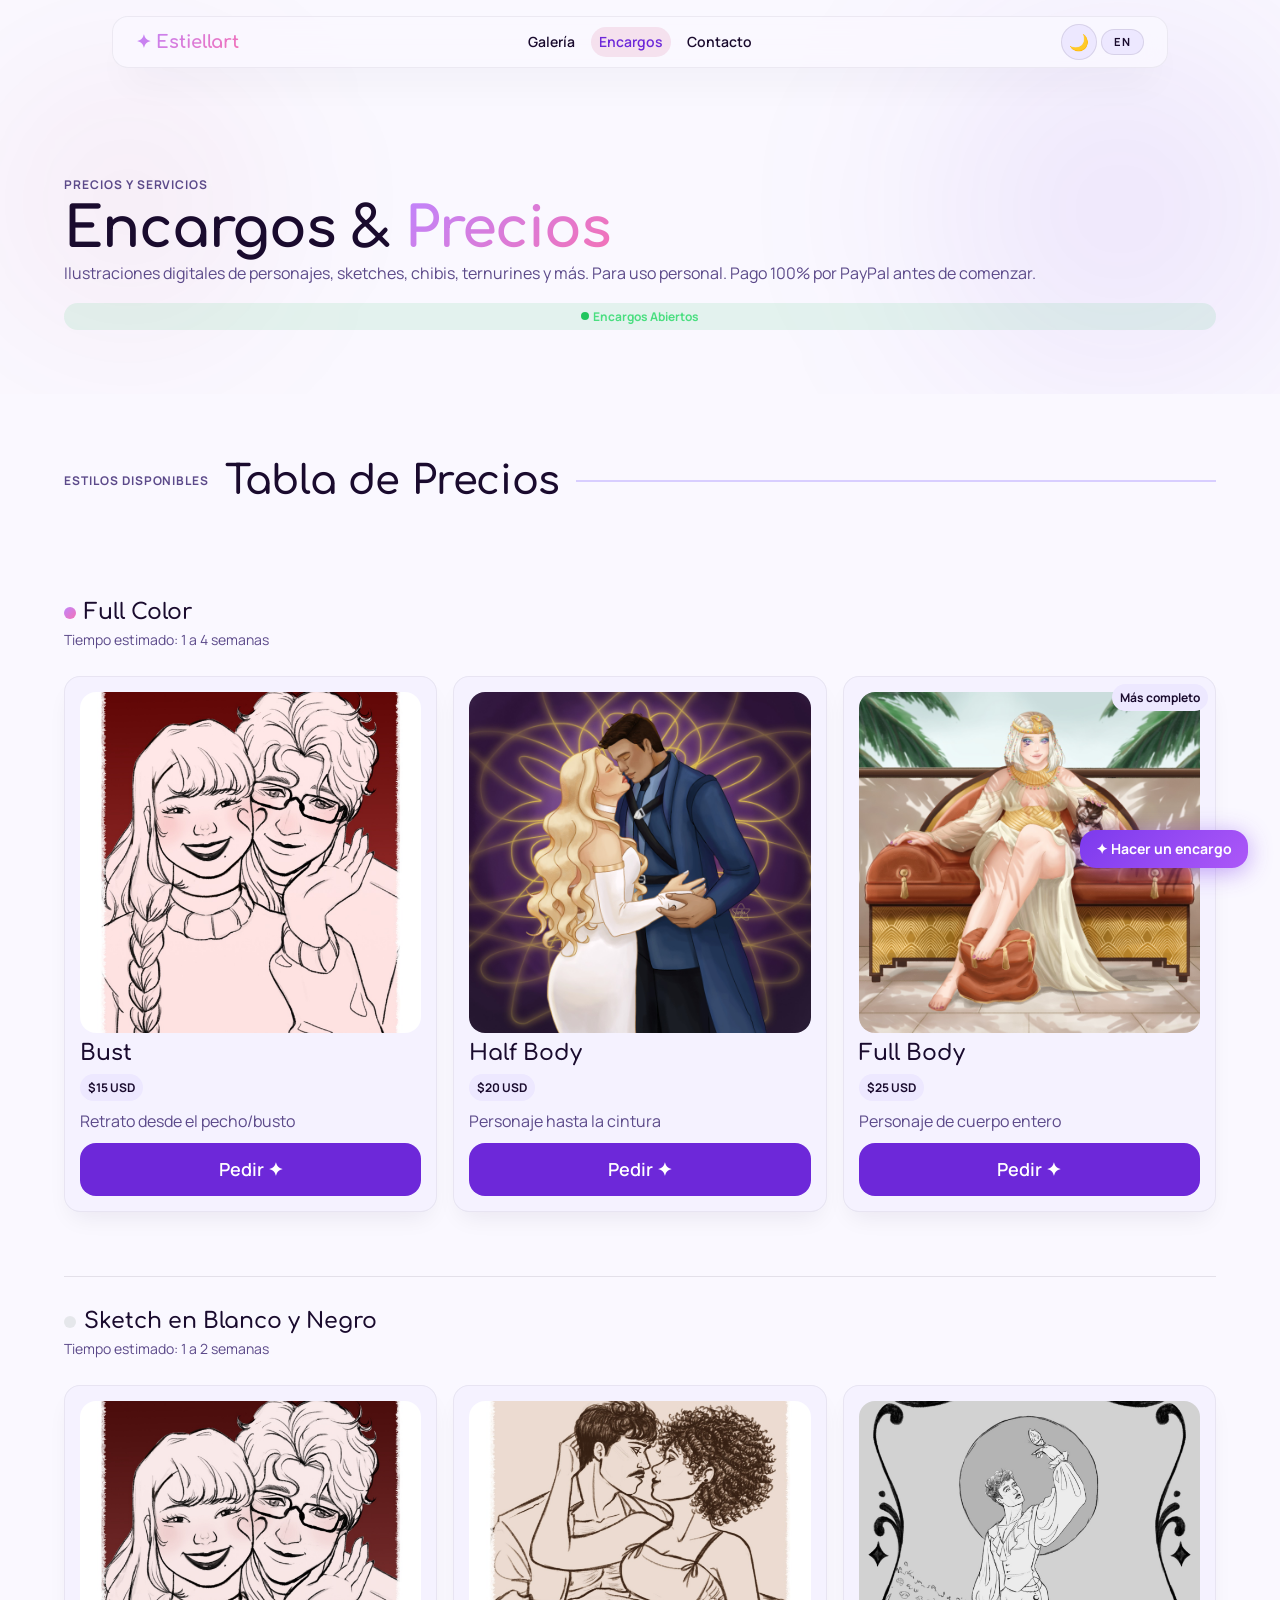
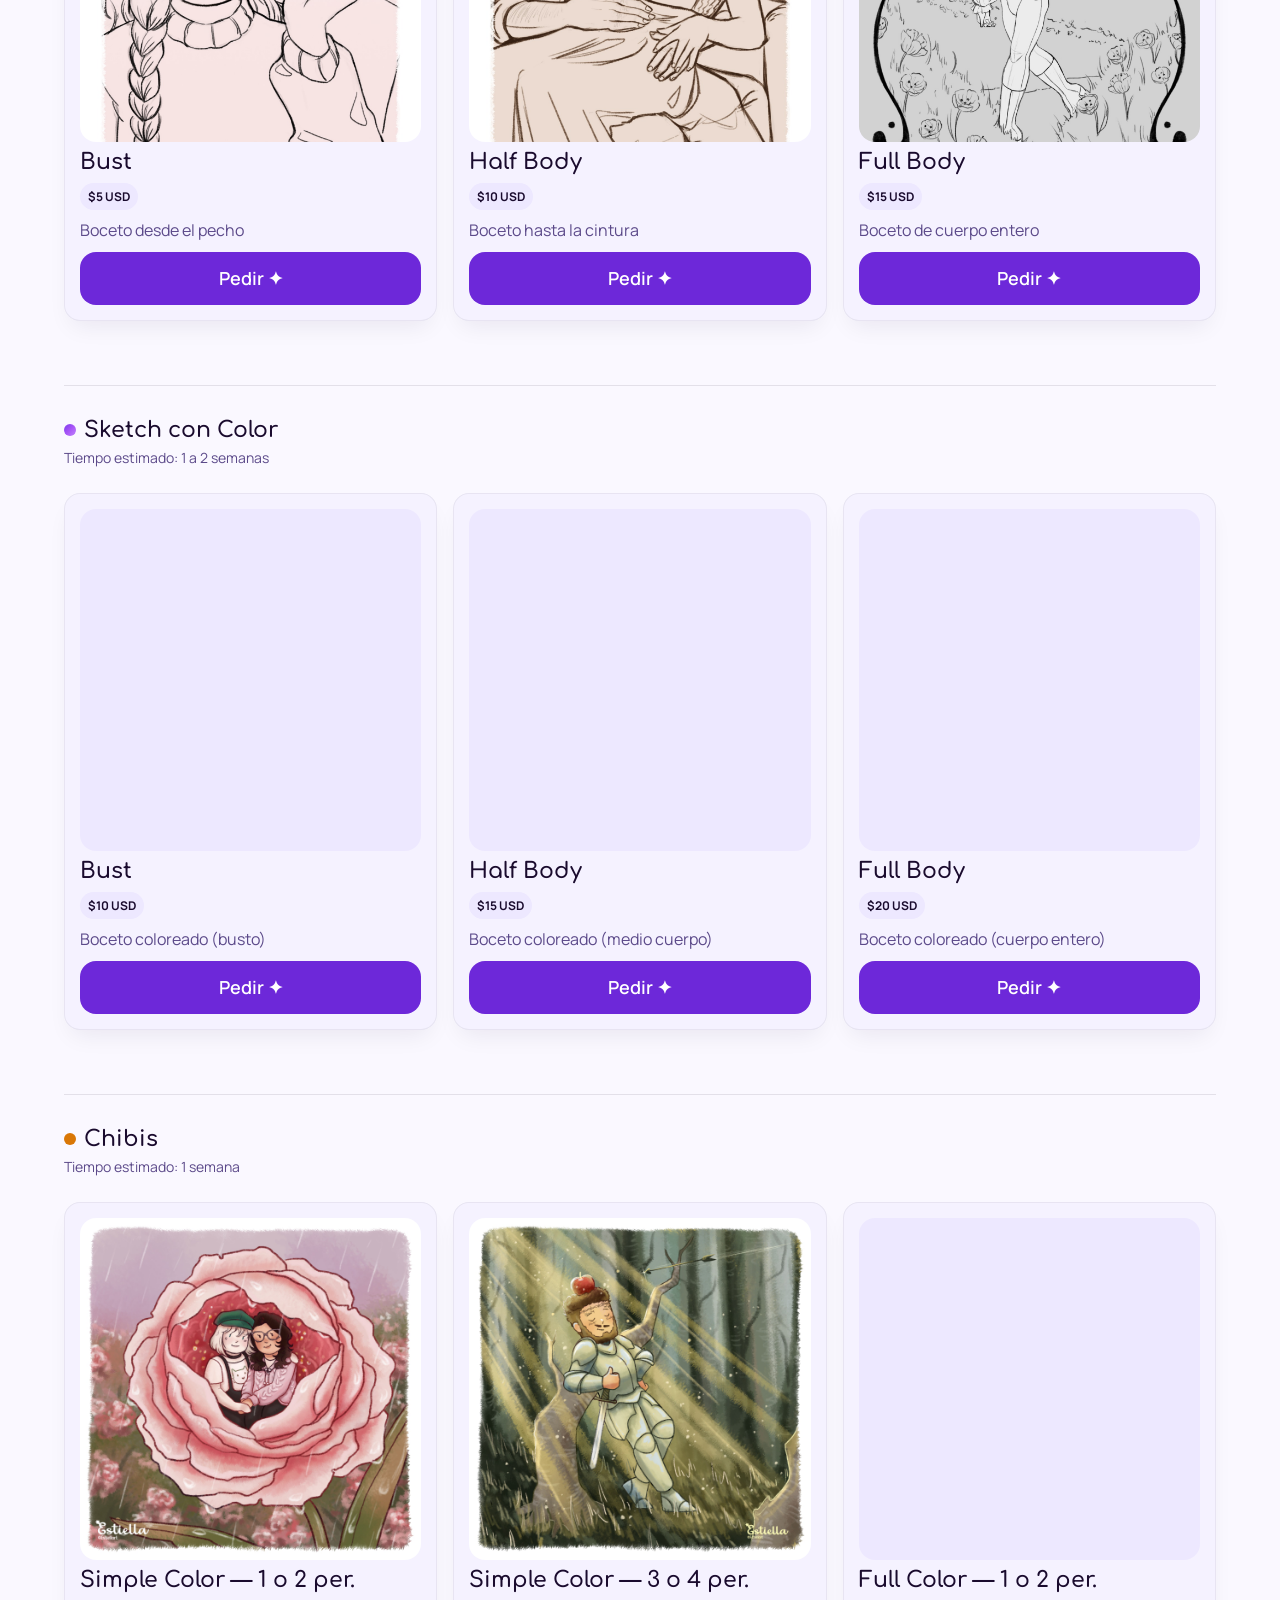
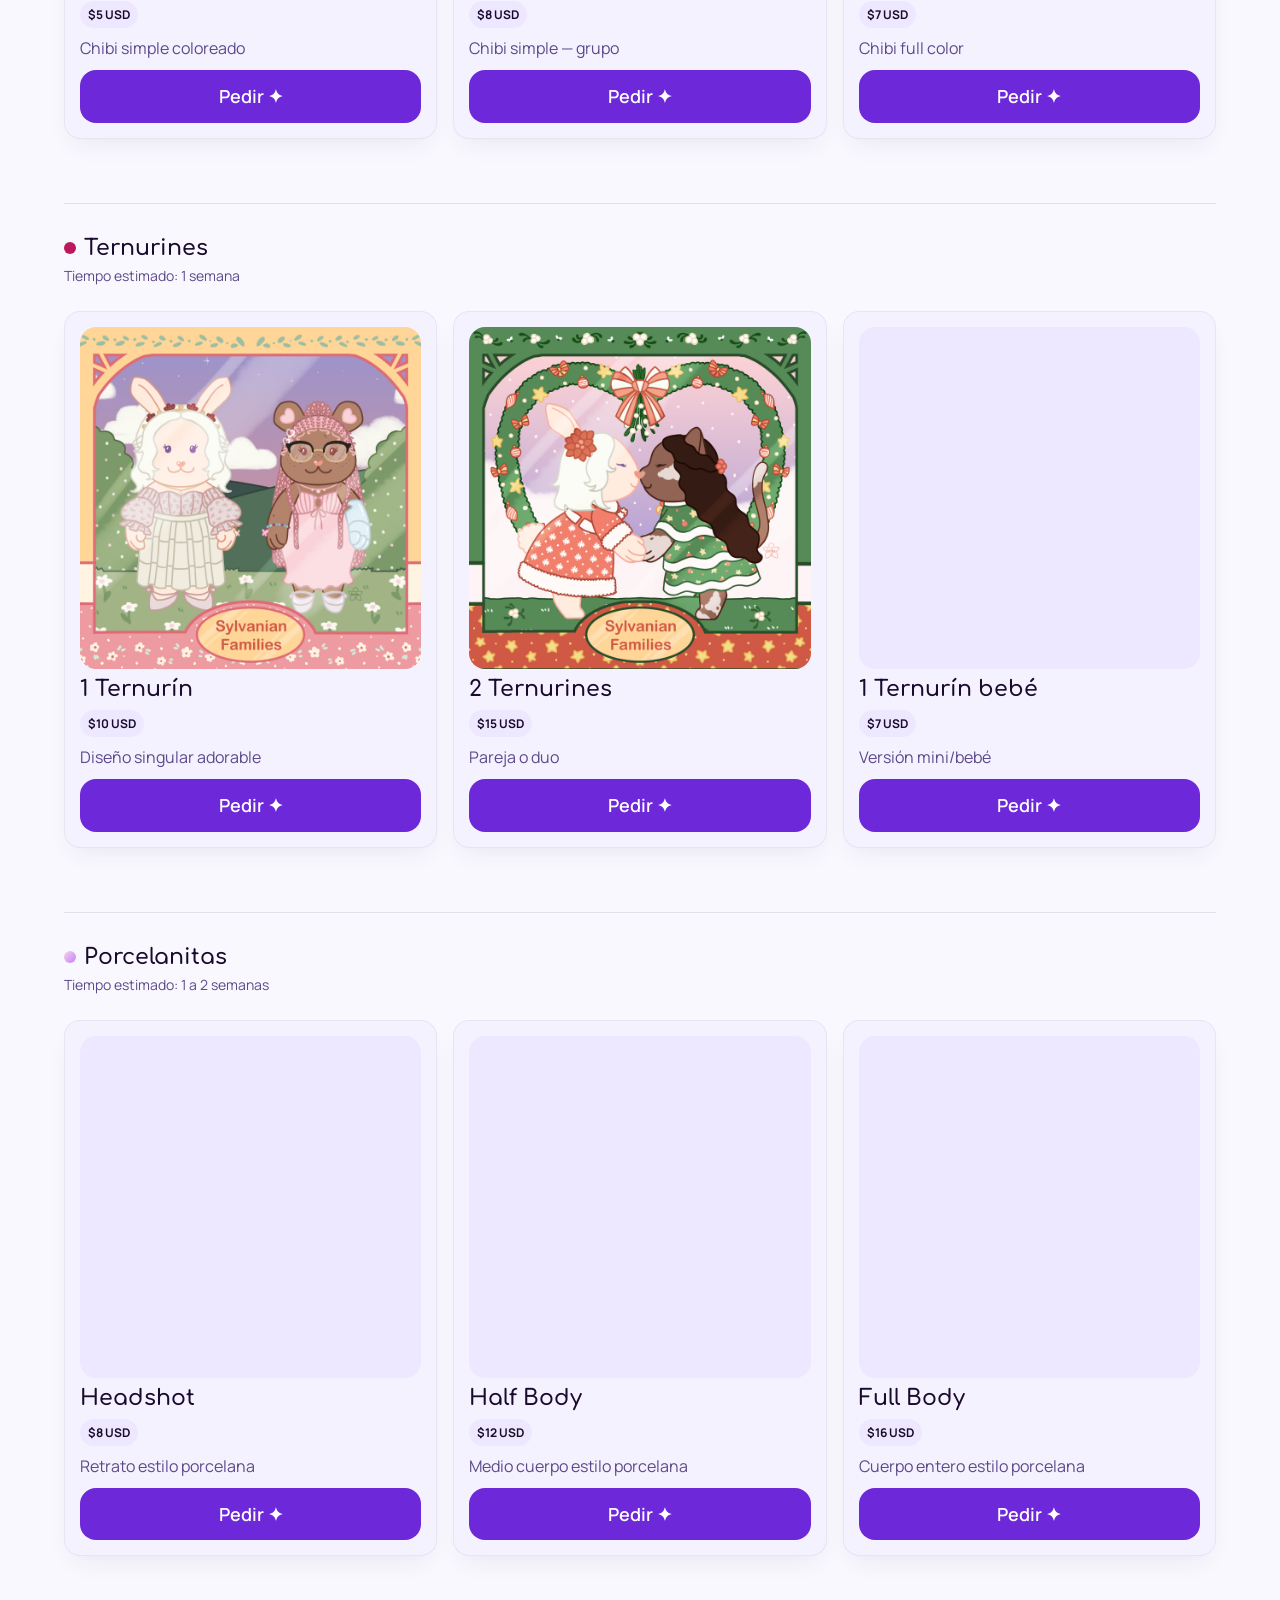
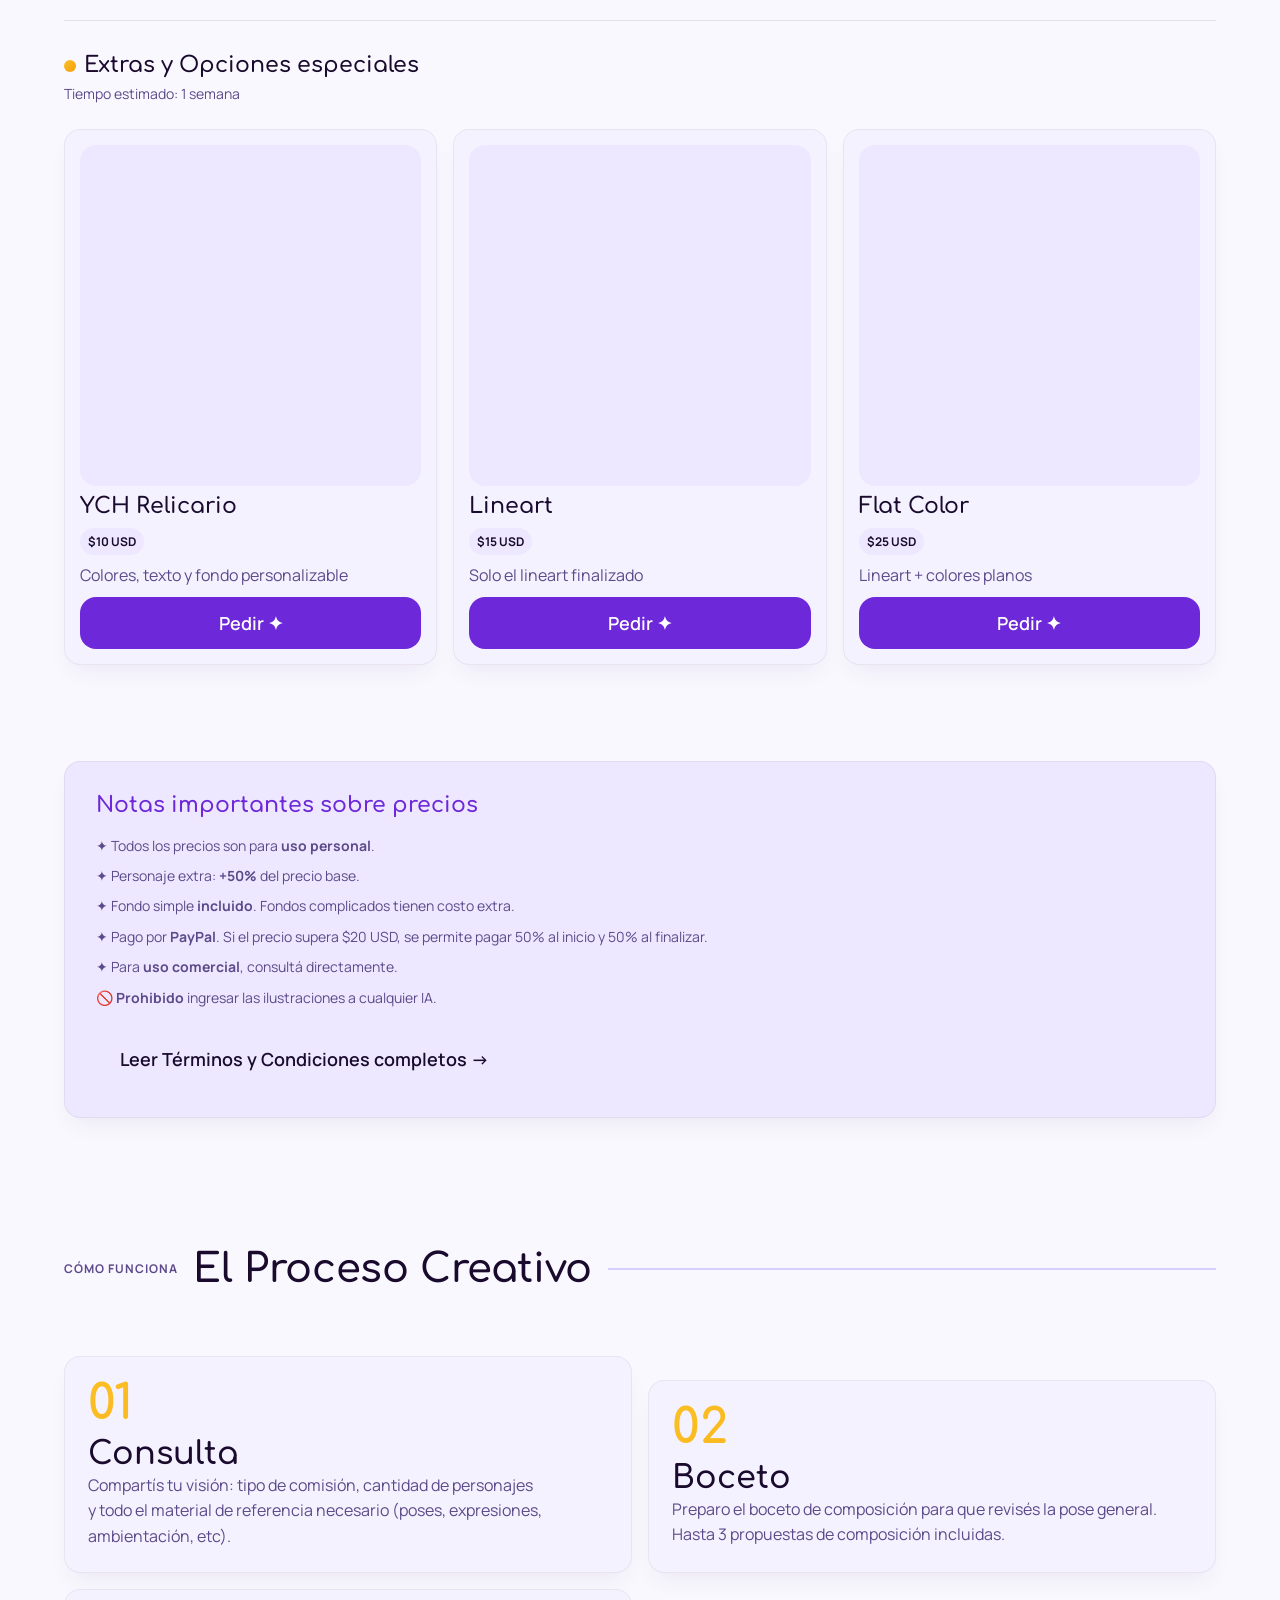
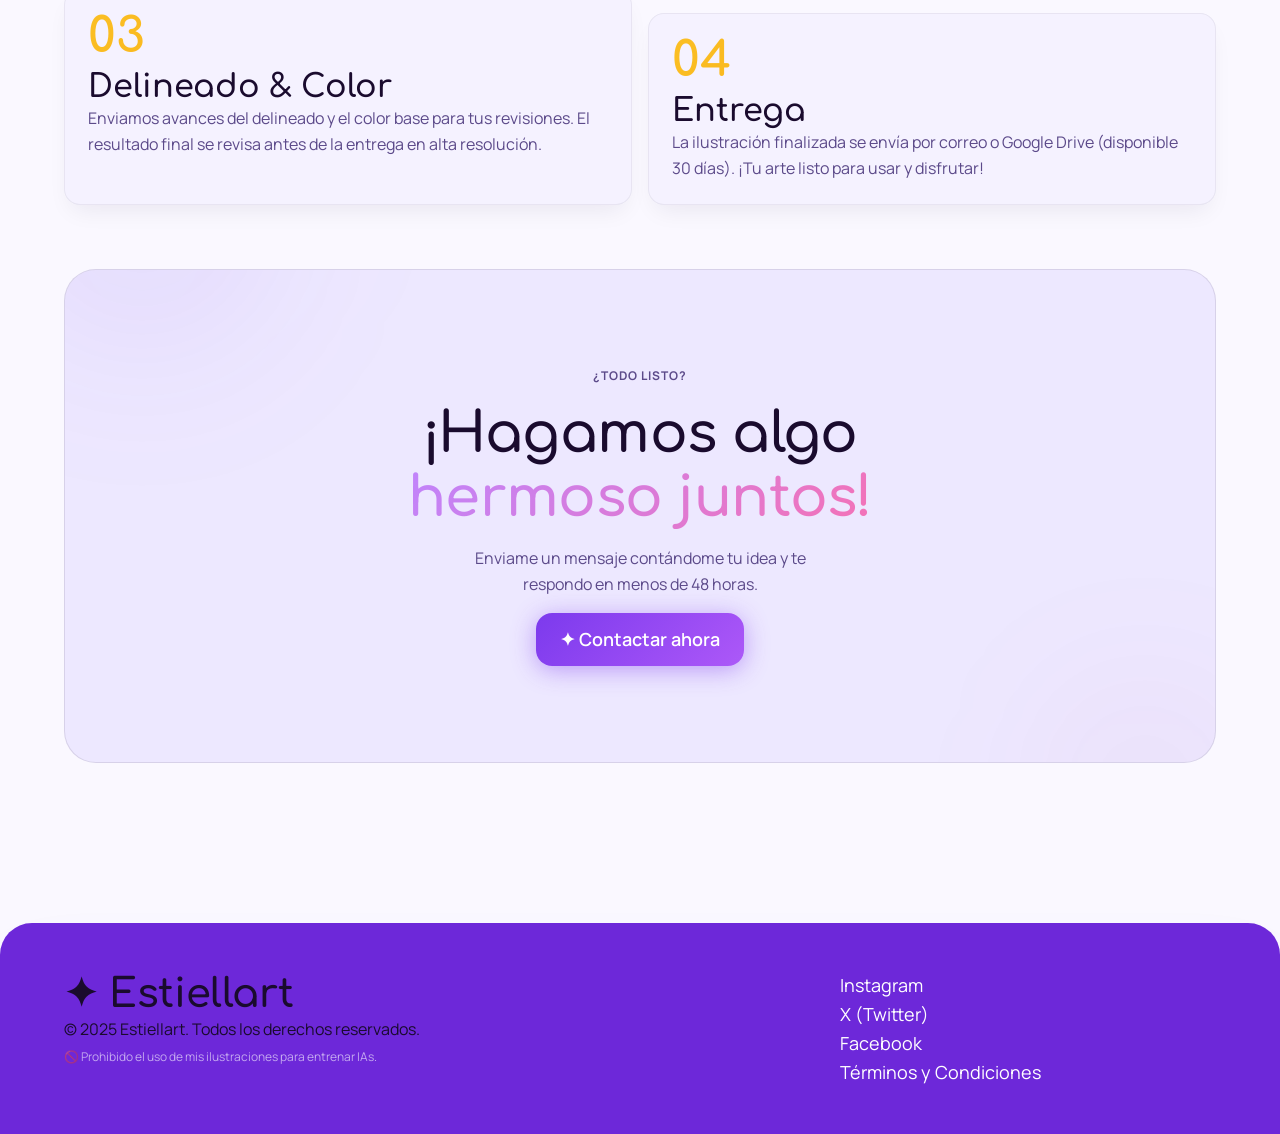
==== commit 3b915fa0: "feat: implement core site functionality including form validation, scroll animations, and component " ====
--- a/comisiones.html
+++ b/comisiones.html
@@ -5,6 +5,25 @@
     <meta name="viewport" content="width=device-width, initial-scale=1.0" />
     <title>Encargos & Precios | Estiellart</title>
     <meta name="description" content="Tabla de precios de encargos de Estiellart. Full color, sketch, chibis, ternurines, porcelanitas y más. Pago por PayPal." />
+
+    <link rel="preconnect" href="https://fonts.googleapis.com" />
+    <link rel="preconnect" href="https://fonts.gstatic.com" crossorigin />
+    <link rel="stylesheet" href="https://fonts.googleapis.com/css2?family=Comfortaa:wght@300;400;500;600;700&family=Manrope:wght@200;300;400;500;600;700;800&display=swap" />
+    <link rel="stylesheet" href="https://fonts.googleapis.com/css2?family=Material+Symbols+Outlined:opsz,wght,FILL,GRAD@24,300,0,0&display=swap" />
+
+    <script>
+      (function () {
+        var t = 'light';
+        try {
+          t = localStorage.getItem('estiellart-theme') ||
+            (window.matchMedia('(prefers-color-scheme: dark)').matches ? 'dark' : 'light');
+        } catch (error) {
+          t = window.matchMedia('(prefers-color-scheme: dark)').matches ? 'dark' : 'light';
+        }
+        document.documentElement.setAttribute('data-theme', t);
+        document.documentElement.style.colorScheme = t;
+      })();
+    </script>
 
     <link rel="stylesheet" href="css/variables.css" />
     <link rel="stylesheet" href="css/base.css" />
@@ -29,11 +48,11 @@
         </div>
 
         <div class="nav__controls">
-          <button class="nav__icon-btn" id="theme-toggle" title="Toggle theme" type="button">
-            <span id="theme-icon">☀️</span>
+          <button class="nav__icon-btn" id="theme-toggle" type="button" aria-label="Cambiar tema">
+            <span id="theme-icon" aria-hidden="true">☀️</span>
           </button>
-          <button class="nav__lang-btn" id="lang-toggle" title="Switch language" type="button">
-            <span id="lang-label">EN</span>
+          <button class="nav__lang-btn" id="lang-toggle" type="button" aria-label="Cambiar idioma">
+            <span id="lang-label" aria-hidden="true">EN</span>
           </button>
         </div>
 
@@ -53,8 +72,8 @@
     <main>
       <!-- =================== HEADER =================== -->
       <section class="store-header reveal" aria-labelledby="store-title">
-        <div class="orb orb--primary" style="width: 45vw; height: 45vw; top: -20%; right: -10%;"></div>
-        <div class="orb orb--secondary" style="width: 30vw; height: 30vw; bottom: 0%; left: -5%;"></div>
+        <div class="orb orb--primary orb--commissions-primary"></div>
+        <div class="orb orb--secondary orb--commissions-secondary"></div>
 
         <div class="container store-header__container">
           <article class="store-header__content">
@@ -87,20 +106,20 @@
           <!-- FULL COLOR -->
           <article class="price-block" id="price-full-color">
             <h3 class="price-block__title">
-              <span class="price-block__dot" style="background: var(--gradient-accent);"></span>
+              <span class="price-block__dot price-block__dot--accent"></span>
               Full Color
             </h3>
             <p class="price-block__note">Tiempo estimado: 1 a 4 semanas</p>
             <div class="tiers__grid">
               <article class="tier-card card" id="tier-fullcolor-bust">
-                <img src="img/Sketch-headshot/459a0000-f36d-40c7-bda0-5cb036ae59d2.jpg" alt="Ejemplo bust full color" class="tier-card__image" style="aspect-ratio: 1/1; width: 100%; object-fit: cover; display: block;" loading="lazy" />
+                <img src="img/Sketch-headshot/459a0000-f36d-40c7-bda0-5cb036ae59d2.jpg" alt="Ejemplo bust full color" class="tier-card__image" loading="lazy" />
                 <h4 class="tier-card__title">Bust</h4>
                 <p class="tier-card__price badge">$15 USD</p>
                 <p class="tier-card__description">Retrato desde el pecho/busto</p>
                 <a class="btn btn--primary tier-card__cta" href="contacto.html">Pedir ✦</a>
               </article>
               <article class="tier-card card" id="tier-fullcolor-half">
-                <img src="img/fullcolor-halfbody/844c4656-e7a6-4606-8ca0-71544a35da4d.jpg" alt="Ejemplo half body full color" class="tier-card__image" style="aspect-ratio: 1/1; width: 100%; object-fit: cover; display: block;" loading="lazy" />
+                <img src="img/fullcolor-halfbody/844c4656-e7a6-4606-8ca0-71544a35da4d.jpg" alt="Ejemplo half body full color" class="tier-card__image" loading="lazy" />
                 <h4 class="tier-card__title">Half Body</h4>
                 <p class="tier-card__price badge">$20 USD</p>
                 <p class="tier-card__description">Personaje hasta la cintura</p>
@@ -108,7 +127,7 @@
               </article>
               <article class="tier-card tier-card--popular card" id="tier-fullcolor-full">
                 <span class="tier-card__badge badge">Más completo</span>
-                <img src="img/fullbody-fullcolor/629ee5fc-29e2-45df-8f4e-5b467afcd114.jpg" alt="Ejemplo full body full color" class="tier-card__image" style="aspect-ratio: 1/1; width: 100%; object-fit: cover; display: block;" loading="lazy" />
+                <img src="img/fullbody-fullcolor/629ee5fc-29e2-45df-8f4e-5b467afcd114.jpg" alt="Ejemplo full body full color" class="tier-card__image" loading="lazy" />
                 <h4 class="tier-card__title">Full Body</h4>
                 <p class="tier-card__price badge">$25 USD</p>
                 <p class="tier-card__description">Personaje de cuerpo entero</p>
@@ -120,27 +139,27 @@
           <!-- SKETCH B&W -->
           <article class="price-block" id="price-sketch-bw">
             <h3 class="price-block__title">
-              <span class="price-block__dot" style="background: #e5e7eb;"></span>
+              <span class="price-block__dot price-block__dot--neutral"></span>
               <span>Sketch en Blanco y Negro</span>
             </h3>
             <p class="price-block__note">Tiempo estimado: 1 a 2 semanas</p>
             <div class="tiers__grid">
               <article class="tier-card card" id="tier-sketchbw-bust">
-                <img src="img/Sketch-headshot/459a0000-f36d-40c7-bda0-5cb036ae59d2.jpg" alt="Ejemplo bust sketch" class="tier-card__image" style="aspect-ratio: 1/1; width: 100%; object-fit: cover; display: block; filter: grayscale(0.3);" loading="lazy" />
+                <img src="img/Sketch-headshot/459a0000-f36d-40c7-bda0-5cb036ae59d2.jpg" alt="Ejemplo bust sketch" class="tier-card__image tier-card__image--muted" loading="lazy" />
                 <h4 class="tier-card__title">Bust</h4>
                 <p class="tier-card__price badge">$5 USD</p>
                 <p class="tier-card__description">Boceto desde el pecho</p>
                 <a class="btn btn--primary tier-card__cta" href="contacto.html">Pedir ✦</a>
               </article>
               <article class="tier-card card" id="tier-sketchbw-half">
-                <img src="img/Skeatch-halfbody/1ccc4c1b-7454-4a24-b92b-17efc473d897.jpg" alt="Ejemplo half body sketch" class="tier-card__image" style="aspect-ratio: 1/1; width: 100%; object-fit: cover; display: block;" loading="lazy" />
+                <img src="img/Skeatch-halfbody/1ccc4c1b-7454-4a24-b92b-17efc473d897.jpg" alt="Ejemplo half body sketch" class="tier-card__image" loading="lazy" />
                 <h4 class="tier-card__title">Half Body</h4>
                 <p class="tier-card__price badge">$10 USD</p>
                 <p class="tier-card__description">Boceto hasta la cintura</p>
                 <a class="btn btn--primary tier-card__cta" href="contacto.html">Pedir ✦</a>
               </article>
               <article class="tier-card card" id="tier-sketchbw-full">
-                <img src="img/Sketch-fullbody/dd0bf2e9-6e49-4d44-88ef-d4a10b9a95c6.jpg" alt="Ejemplo full body sketch" class="tier-card__image" style="aspect-ratio: 1/1; width: 100%; object-fit: cover; display: block;" loading="lazy" />
+                <img src="img/Sketch-fullbody/dd0bf2e9-6e49-4d44-88ef-d4a10b9a95c6.jpg" alt="Ejemplo full body sketch" class="tier-card__image" loading="lazy" />
                 <h4 class="tier-card__title">Full Body</h4>
                 <p class="tier-card__price badge">$15 USD</p>
                 <p class="tier-card__description">Boceto de cuerpo entero</p>
@@ -152,27 +171,27 @@
           <!-- SKETCH COLOR -->
           <article class="price-block" id="price-sketch-color">
             <h3 class="price-block__title">
-              <span class="price-block__dot" style="background: var(--gradient-cta);"></span>
+              <span class="price-block__dot price-block__dot--cta"></span>
               <span>Sketch con Color</span>
             </h3>
             <p class="price-block__note">Tiempo estimado: 1 a 2 semanas</p>
             <div class="tiers__grid">
               <article class="tier-card card" id="tier-sketchcolor-bust">
-                <div class="placeholder tier-card__image" style="aspect-ratio: 1/1"></div>
+                <div class="placeholder tier-card__image"></div>
                 <h4 class="tier-card__title">Bust</h4>
                 <p class="tier-card__price badge">$10 USD</p>
                 <p class="tier-card__description">Boceto coloreado (busto)</p>
                 <a class="btn btn--primary tier-card__cta" href="contacto.html">Pedir ✦</a>
               </article>
               <article class="tier-card card" id="tier-sketchcolor-half">
-                <div class="placeholder tier-card__image" style="aspect-ratio: 1/1"></div>
+                <div class="placeholder tier-card__image"></div>
                 <h4 class="tier-card__title">Half Body</h4>
                 <p class="tier-card__price badge">$15 USD</p>
                 <p class="tier-card__description">Boceto coloreado (medio cuerpo)</p>
                 <a class="btn btn--primary tier-card__cta" href="contacto.html">Pedir ✦</a>
               </article>
               <article class="tier-card card" id="tier-sketchcolor-full">
-                <div class="placeholder tier-card__image" style="aspect-ratio: 1/1"></div>
+                <div class="placeholder tier-card__image"></div>
                 <h4 class="tier-card__title">Full Body</h4>
                 <p class="tier-card__price badge">$20 USD</p>
                 <p class="tier-card__description">Boceto coloreado (cuerpo entero)</p>
@@ -184,27 +203,27 @@
           <!-- CHIBIS -->
           <article class="price-block" id="price-chibis">
             <h3 class="price-block__title">
-              <span class="price-block__dot" style="background: var(--color-tertiary);"></span>
+              <span class="price-block__dot price-block__dot--tertiary"></span>
               Chibis
             </h3>
             <p class="price-block__note">Tiempo estimado: 1 semana</p>
             <div class="tiers__grid">
               <article class="tier-card card" id="tier-chibi-simple-1-2">
-                <img src="img/Chibi/9767e5ab-9eb8-48ac-8d87-8022c32f184b.jpg" alt="Ejemplo chibi simple color" class="tier-card__image" style="aspect-ratio: 1/1; width: 100%; object-fit: cover; display: block;" loading="lazy" />
+                <img src="img/Chibi/9767e5ab-9eb8-48ac-8d87-8022c32f184b.jpg" alt="Ejemplo chibi simple color" class="tier-card__image" loading="lazy" />
                 <h4 class="tier-card__title">Simple Color — 1 o 2 per.</h4>
                 <p class="tier-card__price badge">$5 USD</p>
                 <p class="tier-card__description">Chibi simple coloreado</p>
                 <a class="btn btn--primary tier-card__cta" href="contacto.html">Pedir ✦</a>
               </article>
               <article class="tier-card card" id="tier-chibi-simple-3-4">
-                <img src="img/Chibi/e73e88b0-4e67-45c7-a0e0-c87105d996a0.jpg" alt="Ejemplo chibi grupo" class="tier-card__image" style="aspect-ratio: 1/1; width: 100%; object-fit: cover; display: block;" loading="lazy" />
+                <img src="img/Chibi/e73e88b0-4e67-45c7-a0e0-c87105d996a0.jpg" alt="Ejemplo chibi grupo" class="tier-card__image" loading="lazy" />
                 <h4 class="tier-card__title">Simple Color — 3 o 4 per.</h4>
                 <p class="tier-card__price badge">$8 USD</p>
                 <p class="tier-card__description">Chibi simple — grupo</p>
                 <a class="btn btn--primary tier-card__cta" href="contacto.html">Pedir ✦</a>
               </article>
               <article class="tier-card card" id="tier-chibi-full-1-2">
-                <div class="placeholder tier-card__image" style="aspect-ratio: 1/1"></div>
+                <div class="placeholder tier-card__image"></div>
                 <h4 class="tier-card__title">Full Color — 1 o 2 per.</h4>
                 <p class="tier-card__price badge">$7 USD</p>
                 <p class="tier-card__description">Chibi full color</p>
@@ -216,27 +235,27 @@
           <!-- TERNURINES -->
           <article class="price-block" id="price-ternurines">
             <h3 class="price-block__title">
-              <span class="price-block__dot" style="background: var(--color-secondary);"></span>
+              <span class="price-block__dot price-block__dot--secondary"></span>
               Ternurines
             </h3>
             <p class="price-block__note">Tiempo estimado: 1 semana</p>
             <div class="tiers__grid">
               <article class="tier-card card" id="tier-ternurin-1">
-                <img src="img/Ternuri/990c20b7-6f8f-425c-b1c4-0d412402f761.jpg" alt="Ejemplo 1 ternurín" class="tier-card__image" style="aspect-ratio: 1/1; width: 100%; object-fit: cover; display: block;" loading="lazy" />
+                <img src="img/Ternuri/990c20b7-6f8f-425c-b1c4-0d412402f761.jpg" alt="Ejemplo 1 ternurín" class="tier-card__image" loading="lazy" />
                 <h4 class="tier-card__title">1 Ternurín</h4>
                 <p class="tier-card__price badge">$10 USD</p>
                 <p class="tier-card__description">Diseño singular adorable</p>
                 <a class="btn btn--primary tier-card__cta" href="contacto.html">Pedir ✦</a>
               </article>
               <article class="tier-card card" id="tier-ternurin-2">
-                <img src="img/Ternuri/b0d77772-de0b-4d78-a9bc-1de51d17e6d4.jpg" alt="Ejemplo 2 ternurines" class="tier-card__image" style="aspect-ratio: 1/1; width: 100%; object-fit: cover; display: block;" loading="lazy" />
+                <img src="img/Ternuri/b0d77772-de0b-4d78-a9bc-1de51d17e6d4.jpg" alt="Ejemplo 2 ternurines" class="tier-card__image" loading="lazy" />
                 <h4 class="tier-card__title">2 Ternurines</h4>
                 <p class="tier-card__price badge">$15 USD</p>
                 <p class="tier-card__description">Pareja o duo</p>
                 <a class="btn btn--primary tier-card__cta" href="contacto.html">Pedir ✦</a>
               </article>
               <article class="tier-card card" id="tier-ternurin-bebe">
-                <div class="placeholder tier-card__image" style="aspect-ratio: 1/1"></div>
+                <div class="placeholder tier-card__image"></div>
                 <h4 class="tier-card__title">1 Ternurín bebé</h4>
                 <p class="tier-card__price badge">$7 USD</p>
                 <p class="tier-card__description">Versión mini/bebé</p>
@@ -248,27 +267,27 @@
           <!-- PORCELANITAS -->
           <article class="price-block" id="price-porcelanitas">
             <h3 class="price-block__title">
-              <span class="price-block__dot" style="background: linear-gradient(135deg, #fbcfe8, #c084fc);"></span>
+              <span class="price-block__dot price-block__dot--porcelain"></span>
               Porcelanitas
             </h3>
             <p class="price-block__note">Tiempo estimado: 1 a 2 semanas</p>
             <div class="tiers__grid">
               <article class="tier-card card" id="tier-porce-headshot">
-                <div class="placeholder tier-card__image" style="aspect-ratio: 1/1"></div>
+                <div class="placeholder tier-card__image"></div>
                 <h4 class="tier-card__title">Headshot</h4>
                 <p class="tier-card__price badge">$8 USD</p>
                 <p class="tier-card__description">Retrato estilo porcelana</p>
                 <a class="btn btn--primary tier-card__cta" href="contacto.html">Pedir ✦</a>
               </article>
               <article class="tier-card card" id="tier-porce-half">
-                <div class="placeholder tier-card__image" style="aspect-ratio: 1/1"></div>
+                <div class="placeholder tier-card__image"></div>
                 <h4 class="tier-card__title">Half Body</h4>
                 <p class="tier-card__price badge">$12 USD</p>
                 <p class="tier-card__description">Medio cuerpo estilo porcelana</p>
                 <a class="btn btn--primary tier-card__cta" href="contacto.html">Pedir ✦</a>
               </article>
               <article class="tier-card card" id="tier-porce-full">
-                <div class="placeholder tier-card__image" style="aspect-ratio: 1/1"></div>
+                <div class="placeholder tier-card__image"></div>
                 <h4 class="tier-card__title">Full Body</h4>
                 <p class="tier-card__price badge">$16 USD</p>
                 <p class="tier-card__description">Cuerpo entero estilo porcelana</p>
@@ -280,27 +299,27 @@
           <!-- YCH + Lineart -->
           <article class="price-block" id="price-extras">
             <h3 class="price-block__title">
-              <span class="price-block__dot" style="background: var(--gradient-gold);"></span>
+              <span class="price-block__dot price-block__dot--gold"></span>
               <span>Extras y Opciones especiales</span>
             </h3>
             <p class="price-block__note">Tiempo estimado: 1 semana</p>
             <div class="tiers__grid">
               <article class="tier-card card" id="tier-ych-relicario">
-                <div class="placeholder tier-card__image" style="aspect-ratio: 1/1"></div>
+                <div class="placeholder tier-card__image"></div>
                 <h4 class="tier-card__title">YCH Relicario</h4>
                 <p class="tier-card__price badge">$10 USD</p>
                 <p class="tier-card__description">Colores, texto y fondo personalizable</p>
                 <a class="btn btn--primary tier-card__cta" href="contacto.html">Pedir ✦</a>
               </article>
               <article class="tier-card card" id="tier-lineart">
-                <div class="placeholder tier-card__image" style="aspect-ratio: 1/1"></div>
+                <div class="placeholder tier-card__image"></div>
                 <h4 class="tier-card__title">Lineart</h4>
                 <p class="tier-card__price badge">$15 USD</p>
                 <p class="tier-card__description">Solo el lineart finalizado</p>
                 <a class="btn btn--primary tier-card__cta" href="contacto.html">Pedir ✦</a>
               </article>
               <article class="tier-card card" id="tier-flatcolor">
-                <div class="placeholder tier-card__image" style="aspect-ratio: 1/1"></div>
+                <div class="placeholder tier-card__image"></div>
                 <h4 class="tier-card__title">Flat Color</h4>
                 <p class="tier-card__price badge">$25 USD</p>
                 <p class="tier-card__description">Lineart + colores planos</p>
@@ -374,8 +393,8 @@
       <section class="commission-cta reveal" aria-labelledby="cta-title">
         <div class="container">
           <div class="commission-cta__card">
-            <div class="orb orb--primary" style="width: 30vw; height: 30vw; top: -50%; left: -10%;"></div>
-            <div class="orb orb--secondary" style="width: 20vw; height: 20vw; bottom: -30%; right: -5%;"></div>
+            <div class="orb orb--primary orb--cta-primary"></div>
+            <div class="orb orb--secondary orb--cta-secondary"></div>
             <p class="label">¿Todo listo?</p>
             <h2 class="commission-cta__title" id="cta-title">
               ¡Hagamos algo<br /><span class="hero__title--accent">hermoso juntos!</span>
@@ -402,13 +421,13 @@
         <article class="footer__meta">
           <ul class="footer__socials" aria-label="Redes sociales">
             <li>
-              <a class="footer__link" href="https://www.instagram.com/estiellart/" target="_blank" rel="noopener">Instagram</a>
+              <a class="footer__link" href="https://www.instagram.com/estiellart/" target="_blank" rel="noopener noreferrer">Instagram</a>
             </li>
             <li>
-              <a class="footer__link" href="https://x.com/estiellart" target="_blank" rel="noopener">X (Twitter)</a>
+              <a class="footer__link" href="https://x.com/estiellart" target="_blank" rel="noopener noreferrer">X (Twitter)</a>
             </li>
             <li>
-              <a class="footer__link" href="https://www.facebook.com/Estiellart/" target="_blank" rel="noopener">Facebook</a>
+              <a class="footer__link" href="https://www.facebook.com/Estiellart/" target="_blank" rel="noopener noreferrer">Facebook</a>
             </li>
           </ul>
           <a class="footer__link footer__link--privacy" href="contacto.html#tos">Términos y Condiciones</a>
--- a/css/base.css
+++ b/css/base.css
@@ -1,6 +1,3 @@
-@import url('https://fonts.googleapis.com/css2?family=Comfortaa:wght@300;400;500;600;700&family=Manrope:wght@200;300;400;500;600;700;800&display=swap');
-@import url('https://fonts.googleapis.com/css2?family=Material+Symbols+Outlined:opsz,wght,FILL,GRAD@24,300,0,0&display=swap');
-
 /* === RESET === */
 *,
 *::before,
@@ -14,7 +11,7 @@
 
 html {
   -webkit-text-size-adjust: 100%;
-  color-scheme: light;
+  color-scheme: light dark;
 }
 
 body {
--- a/css/layout.css
+++ b/css/layout.css
@@ -340,20 +340,6 @@
   transition: background-color 0.3s ease, color 0.3s ease;
 }
 
-*, *::before, *::after {
-  transition-property: background-color, border-color, color, box-shadow;
-  transition-duration: 0.25s;
-  transition-timing-function: ease;
-}
-
-/* Excepción: animaciones propias no deben verse afectadas */
-.orb,
-.animate-pulse,
-[class*="gallery__item"],
-.btn--commission {
-  transition: unset;
-}
-
 .gallery__item {
   transition: transform 0.4s cubic-bezier(0.22, 1, 0.36, 1),
               box-shadow 0.4s cubic-bezier(0.22, 1, 0.36, 1);
--- a/css/components.css
+++ b/css/components.css
@@ -229,9 +229,34 @@
 }
 
 .hero__image {
+  width: 100%;
+  aspect-ratio: 4 / 5;
+  object-fit: cover;
+  display: block;
   border-radius: var(--radius-squircle-lg);
   box-shadow: var(--shadow-hero), inset 0 0 0 1px var(--color-outline-soft);
   background: var(--color-surface-container-high);
+}
+
+.orb--home-primary {
+  width: 50vw;
+  height: 50vw;
+  top: -15%;
+  left: -15%;
+}
+
+.orb--home-secondary {
+  width: 35vw;
+  height: 35vw;
+  top: 10%;
+  right: -10%;
+}
+
+.orb--home-gold {
+  width: 25vw;
+  height: 25vw;
+  bottom: 5%;
+  left: 30%;
 }
 
 .hero__deco-circle {
@@ -296,6 +321,24 @@
   height: 100%;
 }
 
+.gallery__media--landscape {
+  aspect-ratio: 16 / 9;
+  object-fit: cover;
+  display: block;
+}
+
+.gallery__media--square {
+  aspect-ratio: 1 / 1;
+  object-fit: cover;
+  display: block;
+}
+
+.gallery__media--portrait {
+  aspect-ratio: 3 / 4;
+  object-fit: cover;
+  display: block;
+}
+
 .gallery__item:hover .gallery__overlay {
   opacity: 1;
 }
@@ -340,8 +383,18 @@
 }
 
 .shop-bento__media {
+  aspect-ratio: 1 / 1;
+  position: relative;
+  overflow: hidden;
   border-radius: inherit;
   background: color-mix(in srgb, var(--color-on-primary) 8%, transparent);
+}
+
+.shop-bento__image {
+  width: 100%;
+  height: 100%;
+  object-fit: cover;
+  display: block;
 }
 
 .bento__item:nth-child(even),
@@ -389,6 +442,16 @@
   aspect-ratio: 1 / 1;
   border-radius: var(--radius-squircle);
   background: var(--color-surface-container-high);
+}
+
+.tier-card__image {
+  width: 100%;
+  object-fit: cover;
+  display: block;
+}
+
+.tier-card__image--muted {
+  filter: grayscale(0.3);
 }
 
 .tier:hover .tier__image,
@@ -486,6 +549,35 @@
   display: block;
 }
 
+.form__consent {
+  font-size: var(--text-sm);
+  color: var(--color-on-surface-variant);
+  margin-top: var(--space-xs);
+}
+
+.form__group--hidden {
+  position: absolute;
+  width: 1px;
+  height: 1px;
+  overflow: hidden;
+  clip: rect(0, 0, 0, 0);
+  white-space: nowrap;
+  clip-path: inset(50%);
+}
+
+.contact-details__value--open {
+  color: var(--color-success-700);
+}
+
+.contact-details__dot {
+  display: inline-block;
+  width: 8px;
+  height: 8px;
+  border-radius: 50%;
+  background: var(--color-success-700);
+  margin-right: 6px;
+}
+
 .input,
 .select,
 .textarea {
@@ -713,6 +805,10 @@
 .contact-featured {
   position: relative;
   border-radius: var(--radius-squircle);
+}
+
+.contact-featured__image {
+  aspect-ratio: 4 / 3;
 }
 
 .featured-image__caption,
@@ -729,22 +825,6 @@
   text-align: center;
   font-family: var(--font-headline);
   font-size: var(--text-sm);
-}
-
-/* === INTERACTIVE ELEMENTS: SHARED TRANSITIONS === */
-a,
-button,
-.btn,
-.card,
-.shop-item,
-.filter-btn,
-.social-btn,
-.nav__link,
-.nav__toggle,
-input,
-select,
-textarea {
-  transition: var(--transition-hover), var(--transition-tonal), var(--transition-overlay);
 }
 
 /* === HERO OVERRIDES (dark theme) === */
@@ -861,6 +941,34 @@
   flex-shrink: 0;
 }
 
+.price-block__dot--accent {
+  background: var(--gradient-accent);
+}
+
+.price-block__dot--neutral {
+  background: #e5e7eb;
+}
+
+.price-block__dot--cta {
+  background: var(--gradient-cta);
+}
+
+.price-block__dot--tertiary {
+  background: var(--color-tertiary);
+}
+
+.price-block__dot--secondary {
+  background: var(--color-secondary);
+}
+
+.price-block__dot--porcelain {
+  background: linear-gradient(135deg, #fbcfe8, #c084fc);
+}
+
+.price-block__dot--gold {
+  background: var(--gradient-gold);
+}
+
 .price-block__note {
   font-size: var(--text-sm);
   color: var(--color-on-surface-variant);
@@ -1059,6 +1167,48 @@
   padding-top: calc(var(--space-4xl) + 4.5rem);
 }
 
+.orb--commissions-primary {
+  width: 45vw;
+  height: 45vw;
+  top: -20%;
+  right: -10%;
+}
+
+.orb--commissions-secondary {
+  width: 30vw;
+  height: 30vw;
+  bottom: 0%;
+  left: -5%;
+}
+
+.orb--contact-primary {
+  width: 40vw;
+  height: 40vw;
+  top: -20%;
+  right: -10%;
+}
+
+.orb--contact-gold {
+  width: 25vw;
+  height: 25vw;
+  bottom: 0;
+  left: 0;
+}
+
+.orb--cta-primary {
+  width: 30vw;
+  height: 30vw;
+  top: -50%;
+  left: -10%;
+}
+
+.orb--cta-secondary {
+  width: 20vw;
+  height: 20vw;
+  bottom: -30%;
+  right: -5%;
+}
+
 .store-header__container,
 .contact-header__container {
   position: relative;
@@ -1100,4 +1250,3 @@
   font-weight: 600;
   margin-bottom: var(--space-md);
 }
-
--- a/css/animations.css
+++ b/css/animations.css
@@ -129,19 +129,32 @@
   box-shadow: 0 8px 32px rgba(124, 58, 237, 0.65);
 }
 
-/* === SMOOTH GLOBAL TRANSITIONS === */
-a,
-button,
-.btn,
-.card,
-.shop-item,
-.filter-btn,
-.nav__link,
-.nav__toggle,
-.social-btn,
-.contact-socials__pill,
-input,
-select,
-textarea {
-  transition: var(--transition-hover), var(--transition-tonal), var(--transition-overlay);
+@media (prefers-reduced-motion: reduce) {
+  html:focus-within {
+    scroll-behavior: auto;
+  }
+
+  *,
+  *::before,
+  *::after {
+    animation-duration: 0.01ms !important;
+    animation-iteration-count: 1 !important;
+    transition-duration: 0.01ms !important;
+    scroll-behavior: auto !important;
+  }
+
+  .orb,
+  .animate-pulse,
+  .btn--commission,
+  .fab-cta,
+  .placeholder {
+    animation: none !important;
+  }
+
+  .gallery__item:hover,
+  .tier-card:hover,
+  .btn--commission:hover,
+  .fab-cta:hover {
+    transform: none;
+  }
 }
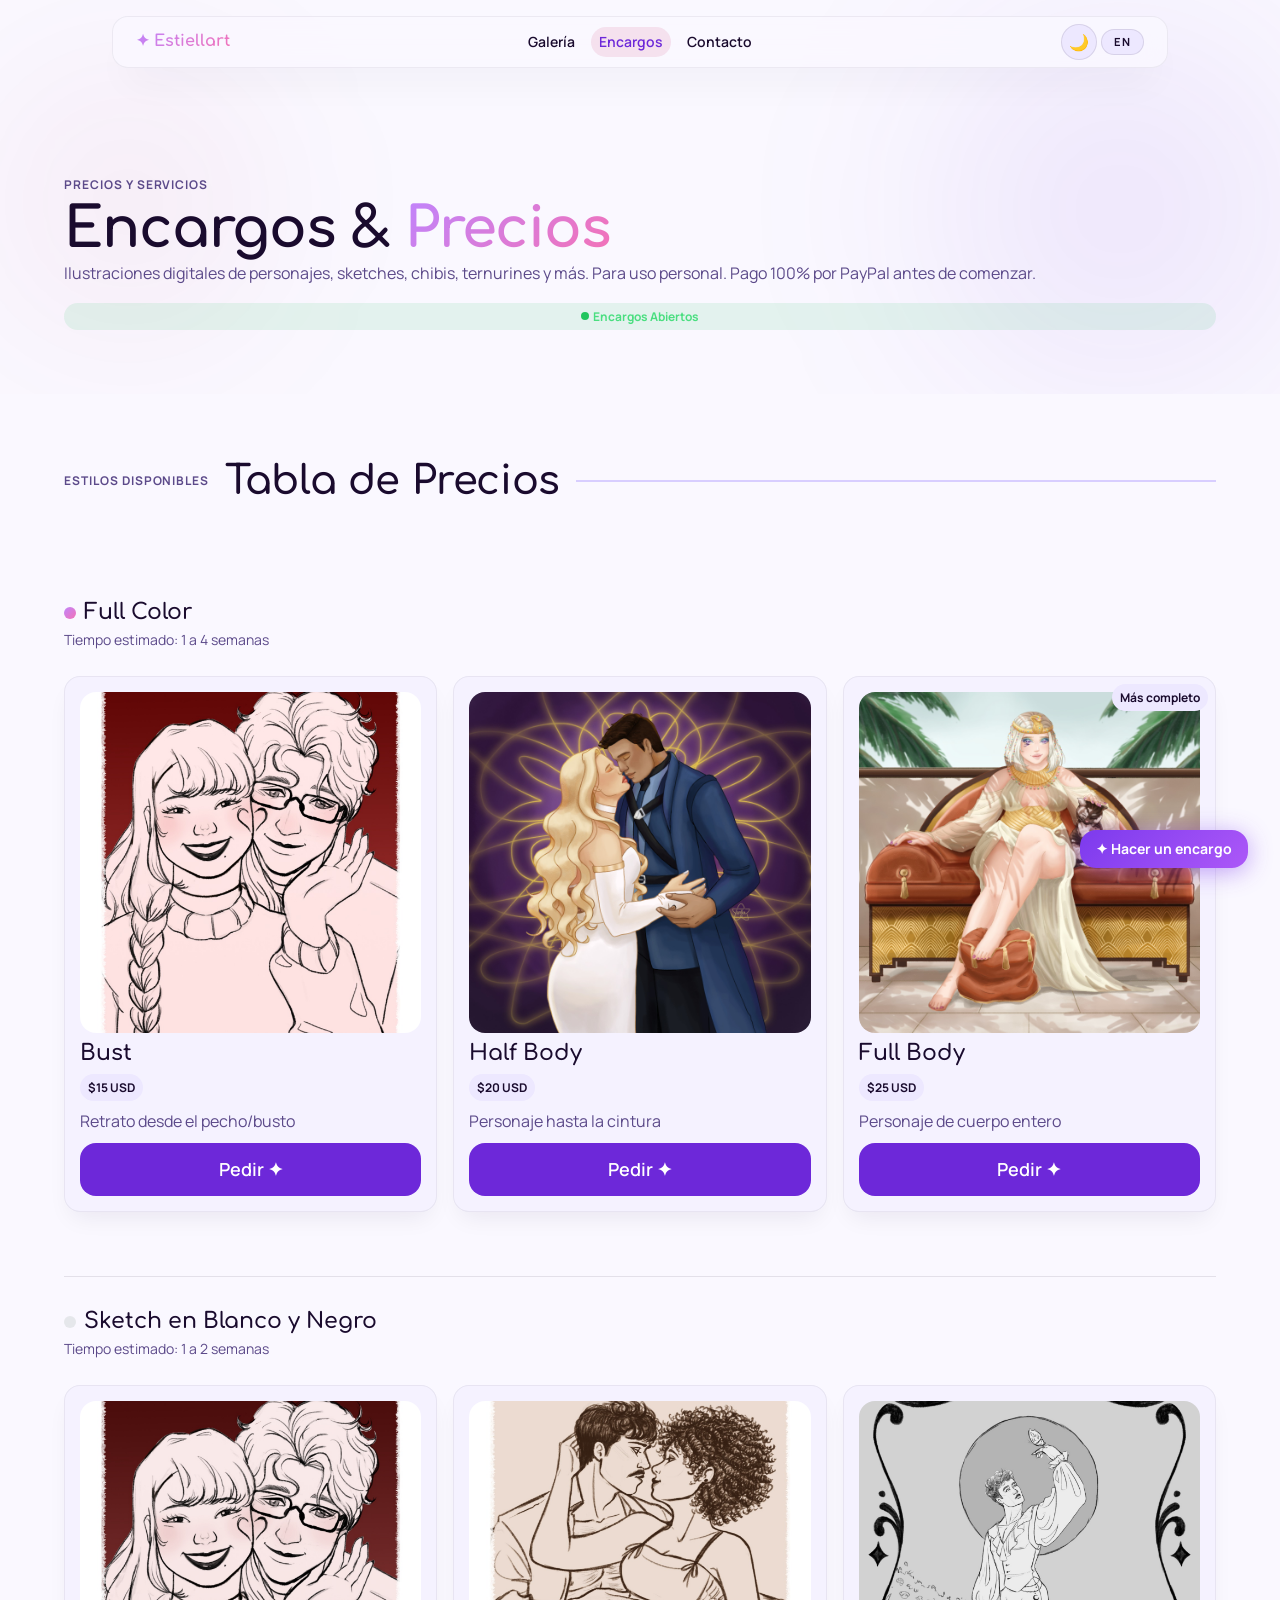
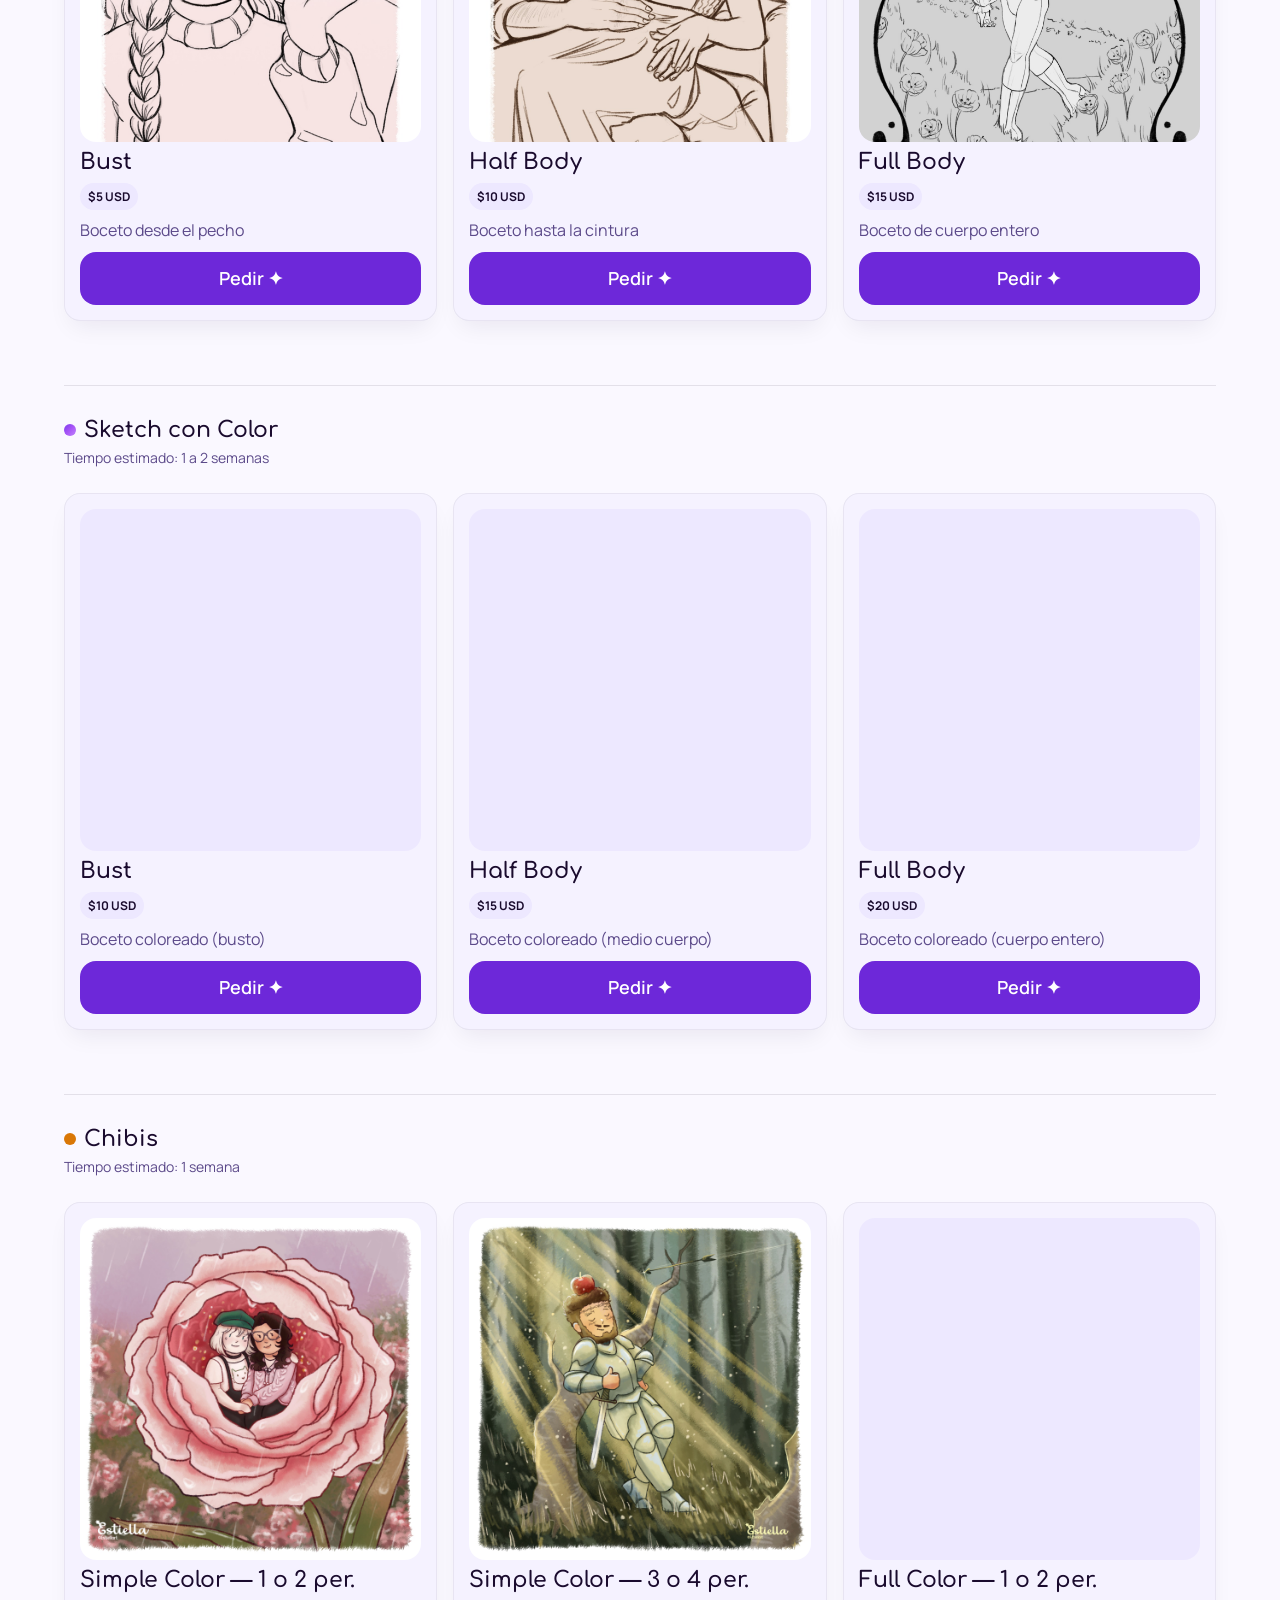
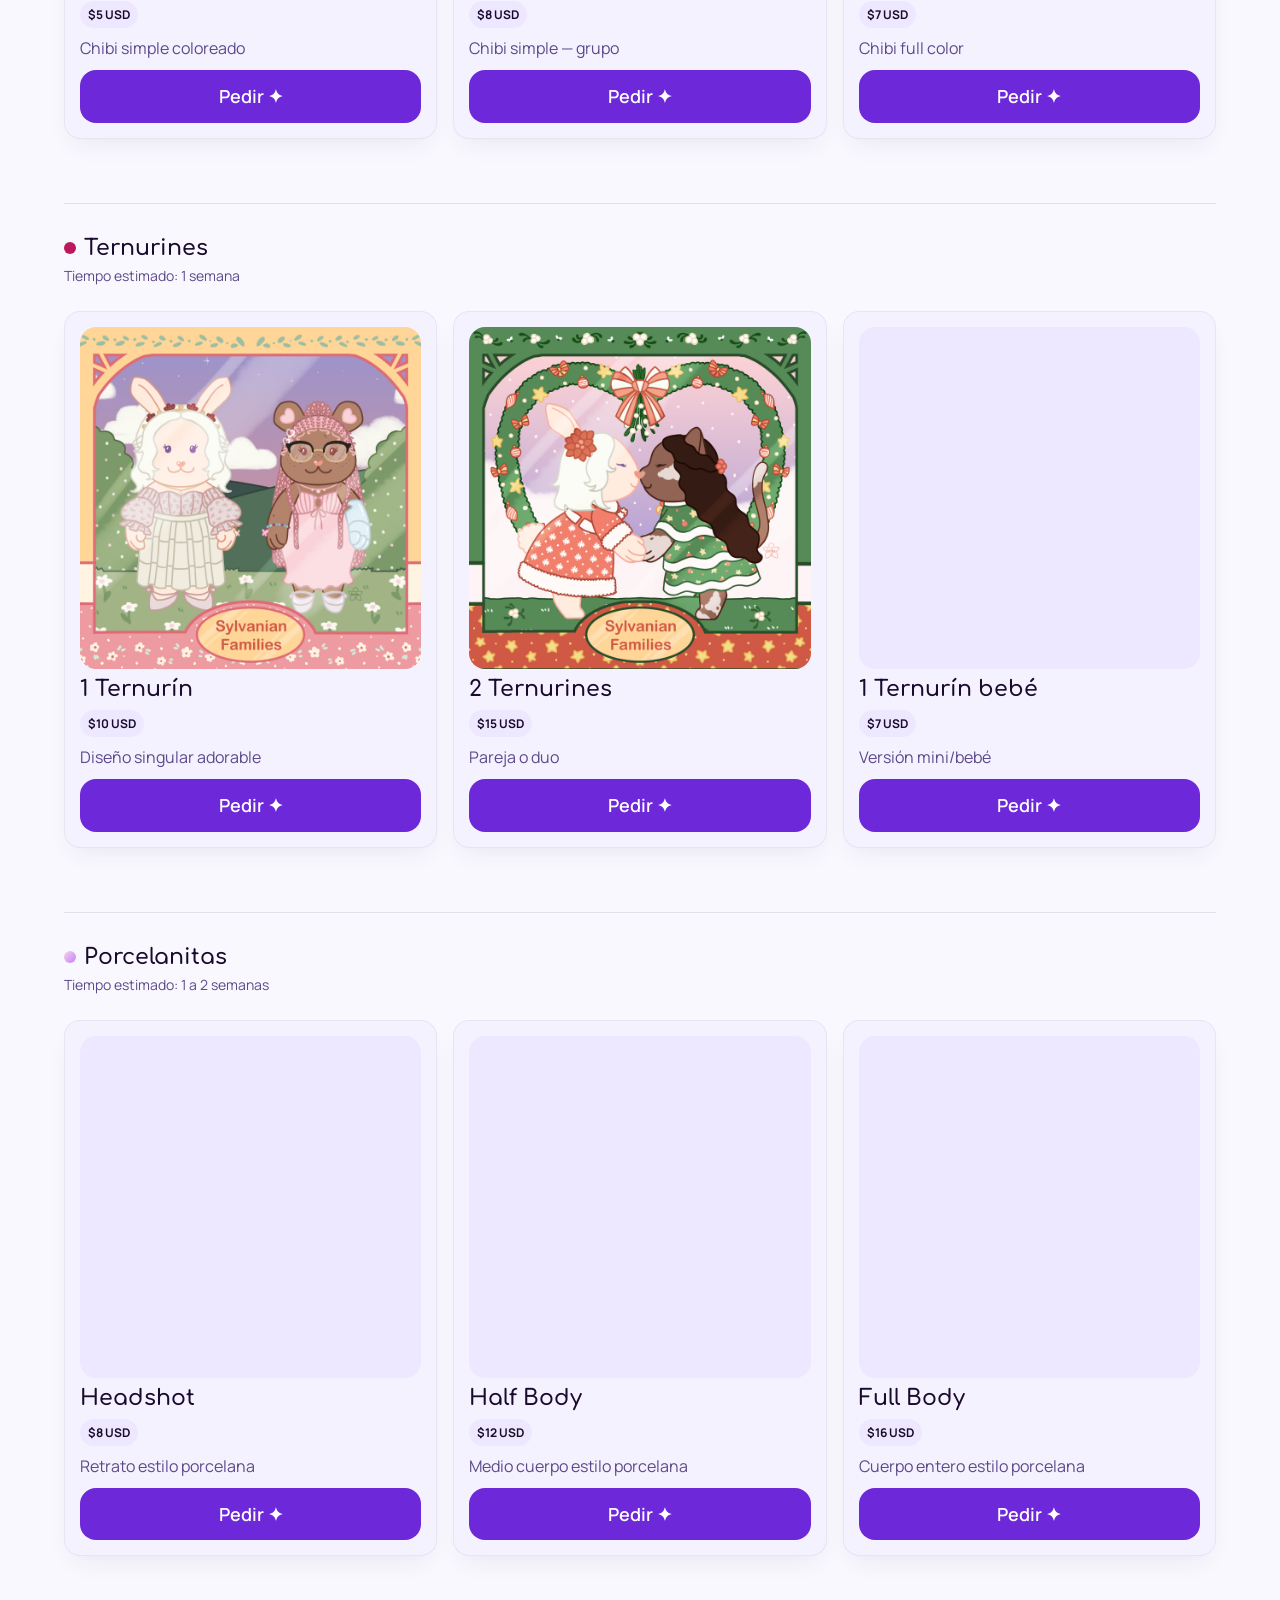
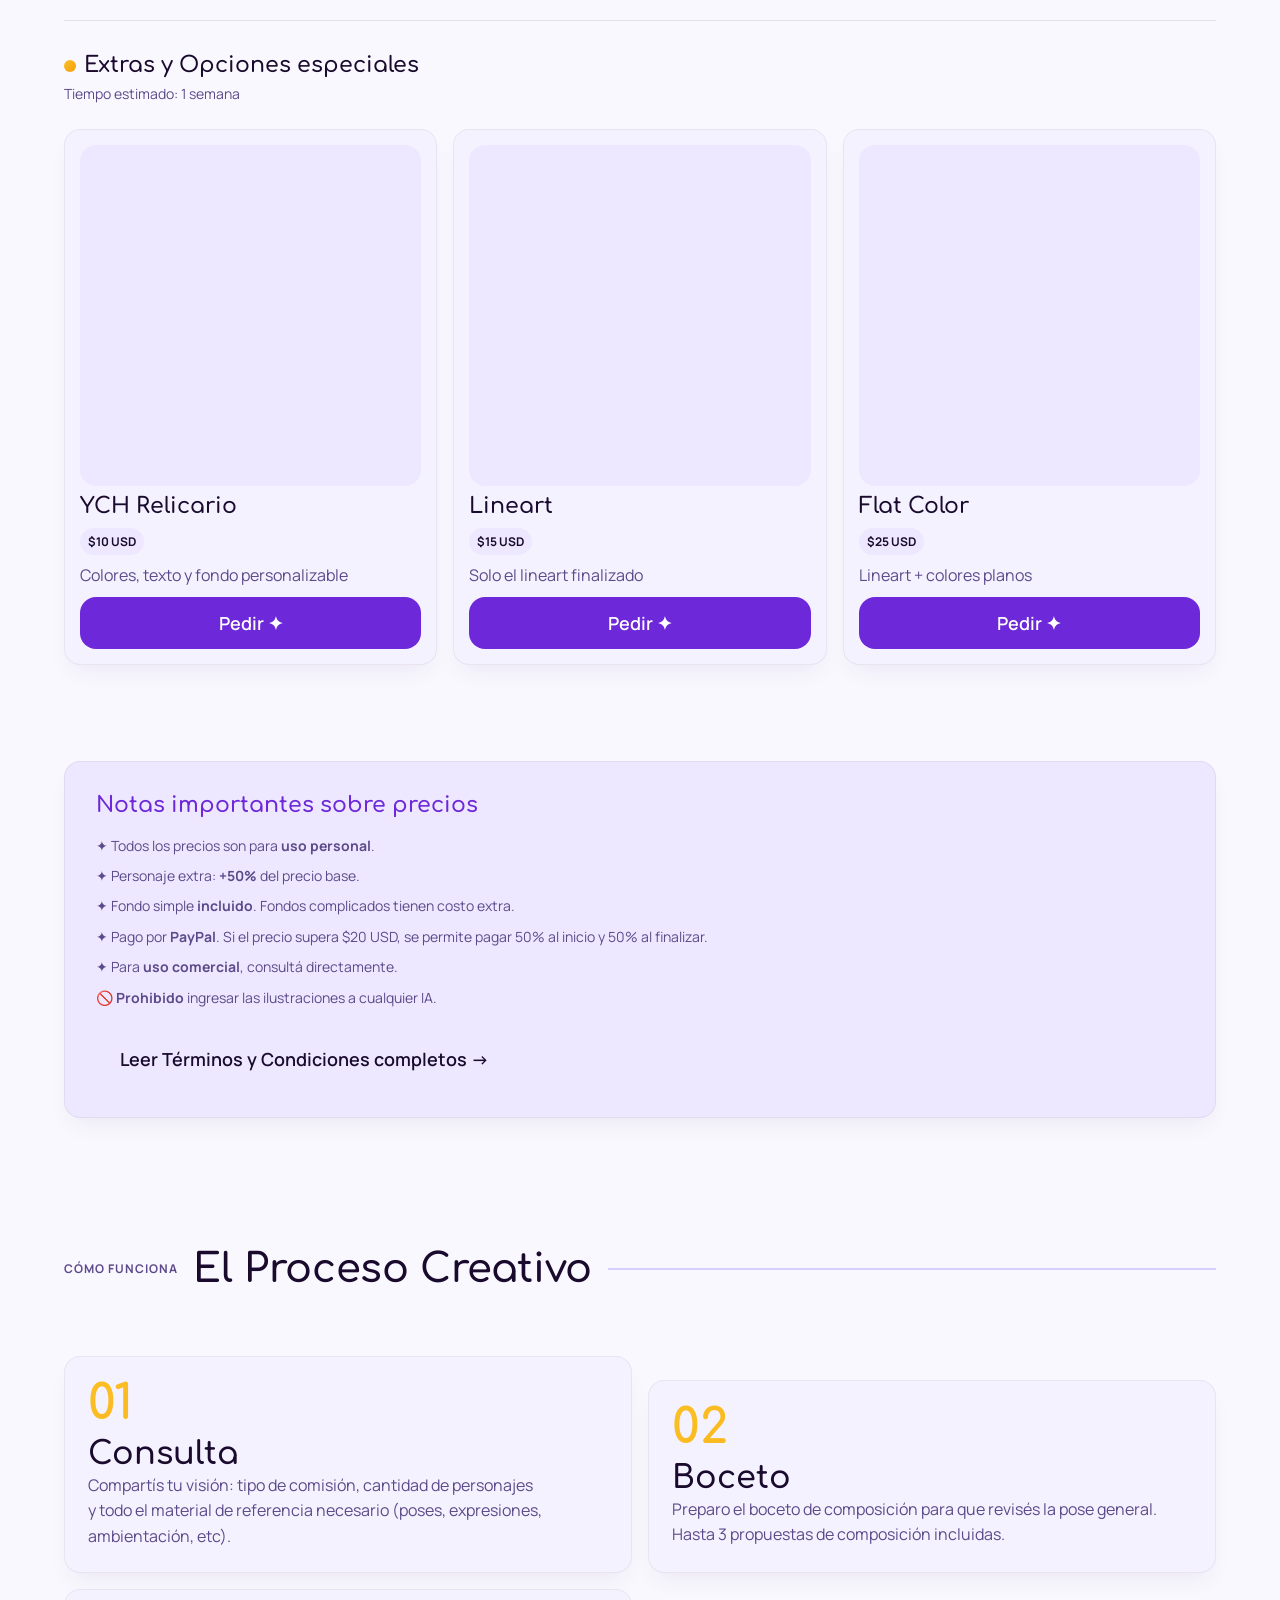
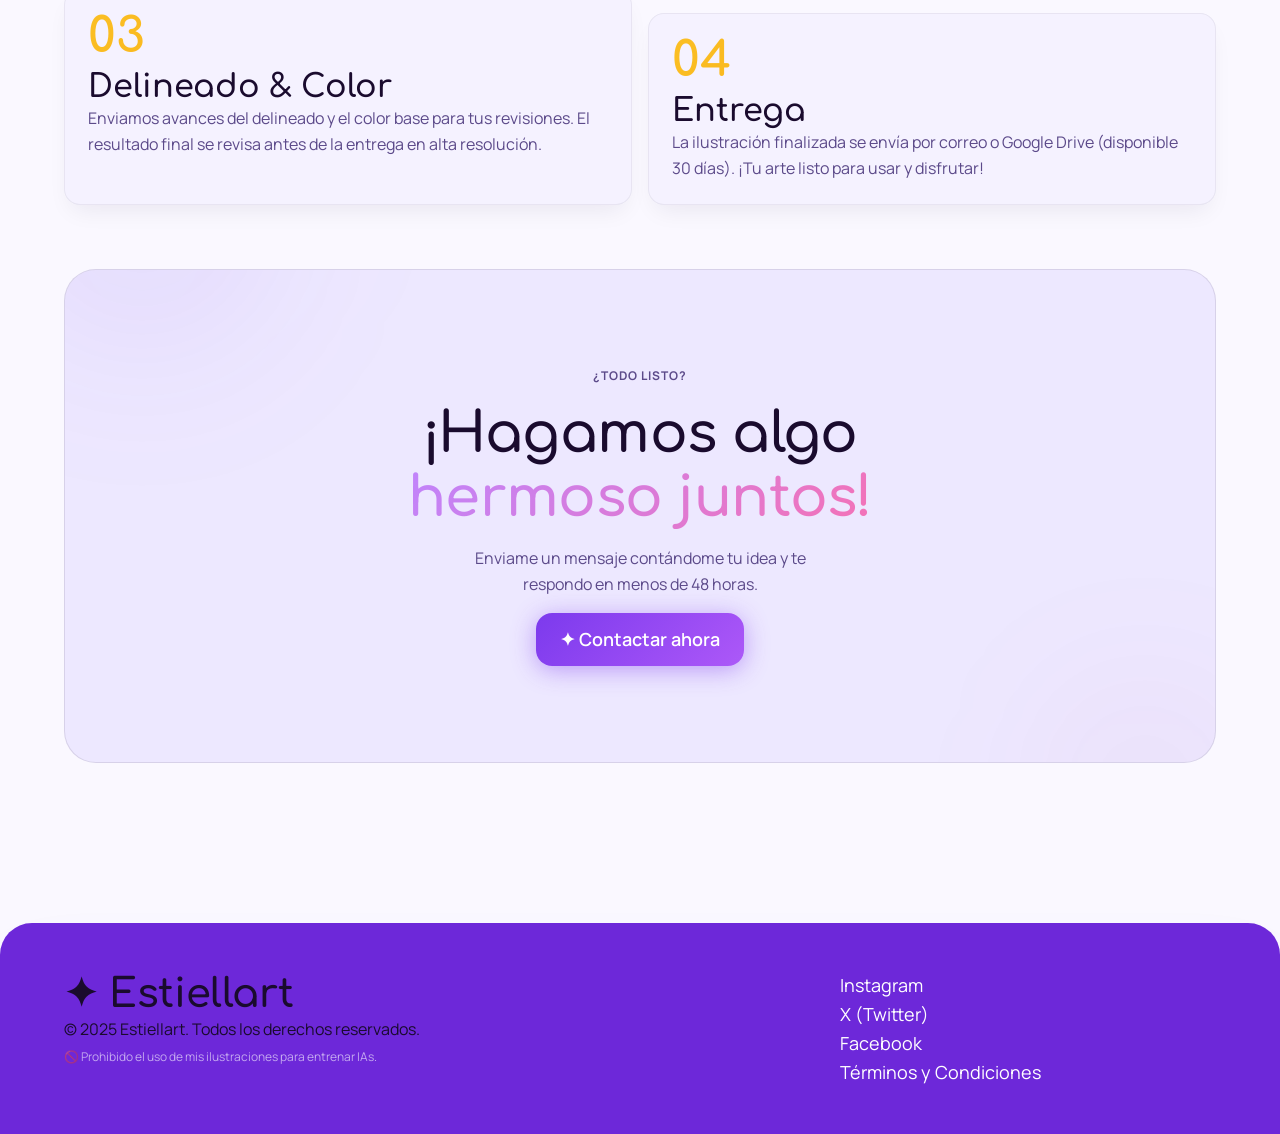
==== commit cbd56f9e: "feat: implement modular component and layout styling for portfolio sections" ====
--- a/comisiones.html
+++ b/comisiones.html
@@ -27,8 +27,8 @@
 
     <link rel="stylesheet" href="css/variables.css" />
     <link rel="stylesheet" href="css/base.css" />
+    <link rel="stylesheet" href="css/components.css" />
     <link rel="stylesheet" href="css/layout.css" />
-    <link rel="stylesheet" href="css/components.css" />
     <link rel="stylesheet" href="css/animations.css" />
 
     <script src="js/nav.js" defer></script>
--- a/css/components.css
+++ b/css/components.css
@@ -193,7 +193,8 @@
 }
 
 /* === HERO / HOME === */
-.hero {
+.hero,
+.store-header {
   padding-top: calc(var(--space-4xl) + 4.5rem);
 }
 
@@ -828,7 +829,8 @@
 }
 
 /* === HERO OVERRIDES (dark theme) === */
-.hero {
+.hero,
+.store-header {
   position: relative;
   overflow: hidden;
   padding-top: calc(var(--space-4xl) + 4.5rem);
--- a/css/layout.css
+++ b/css/layout.css
@@ -240,6 +240,7 @@
     top: calc(100% + var(--space-sm));
     left: 0;
     right: 0;
+    transform: none; /* Fix: reset desktop centering */
     background: color-mix(in srgb, var(--color-surface-container-lowest) 95%, transparent);
     backdrop-filter: blur(24px);
     -webkit-backdrop-filter: blur(24px);
